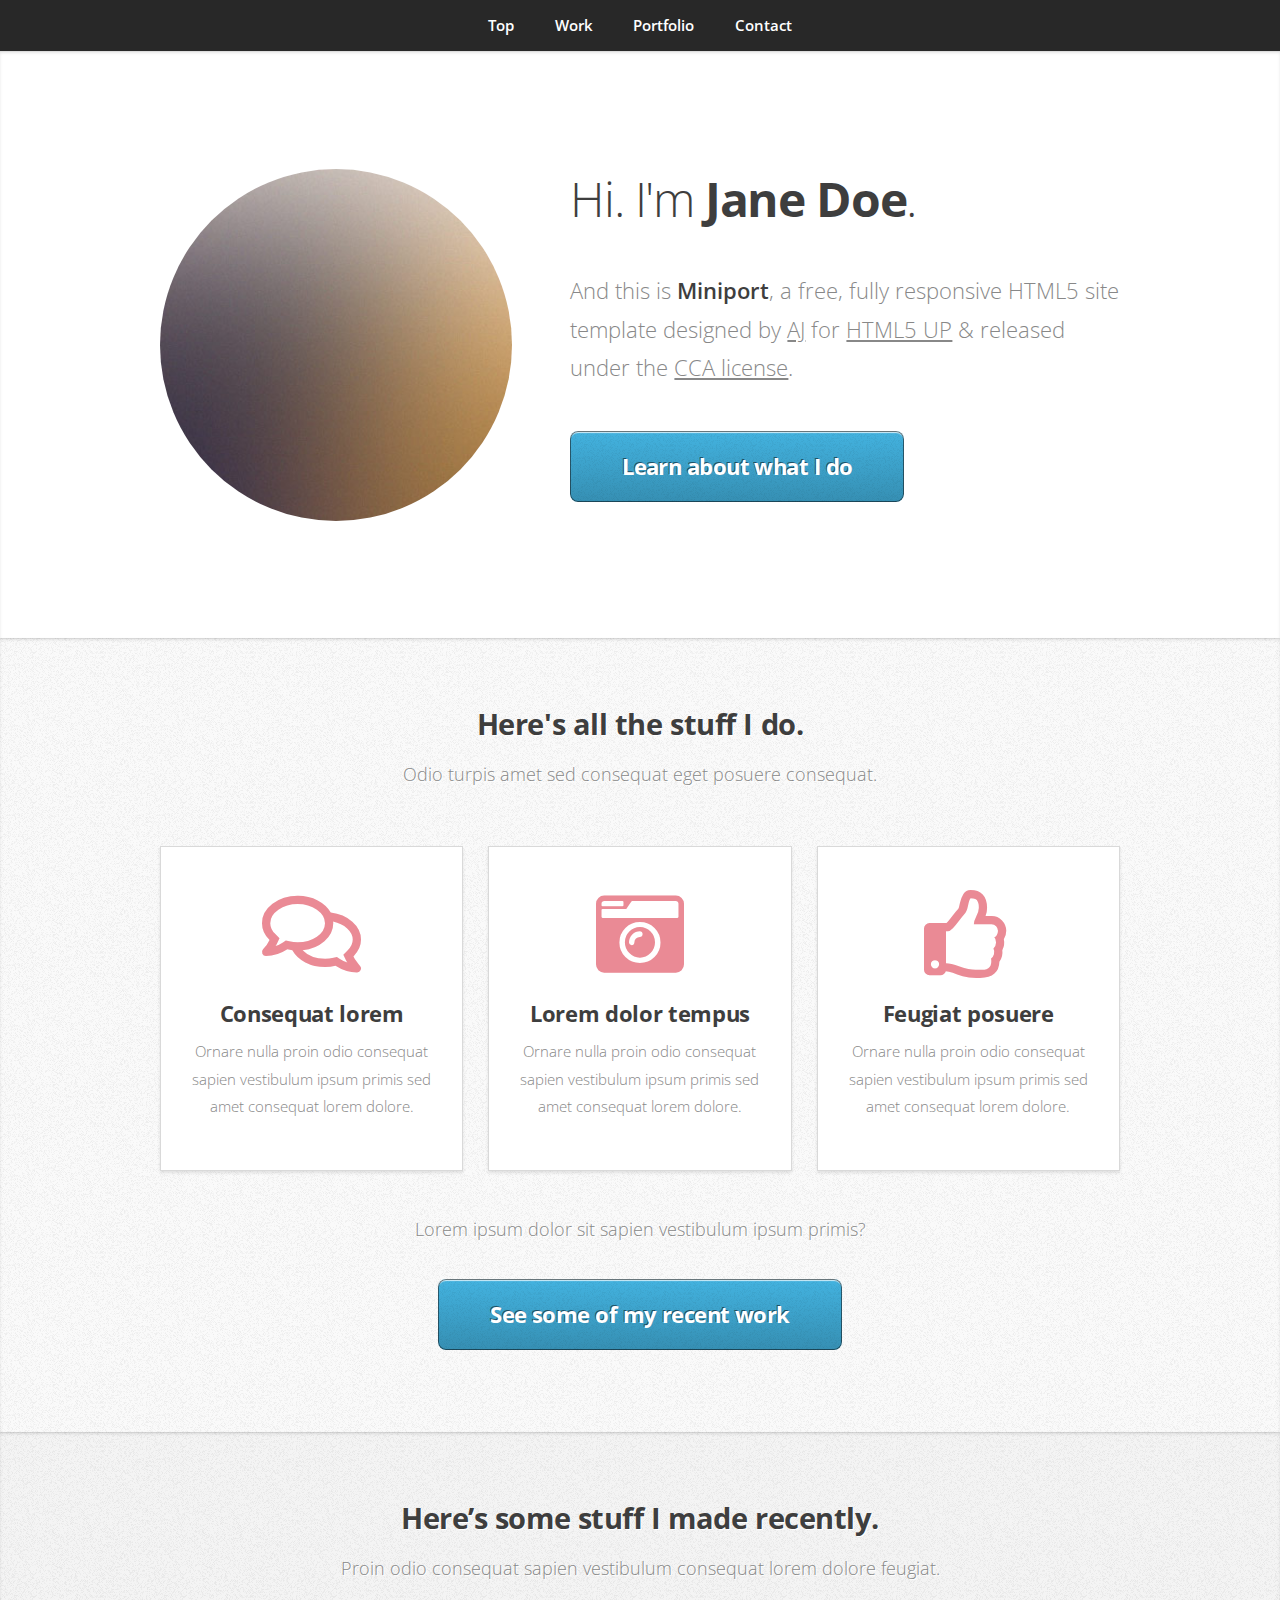
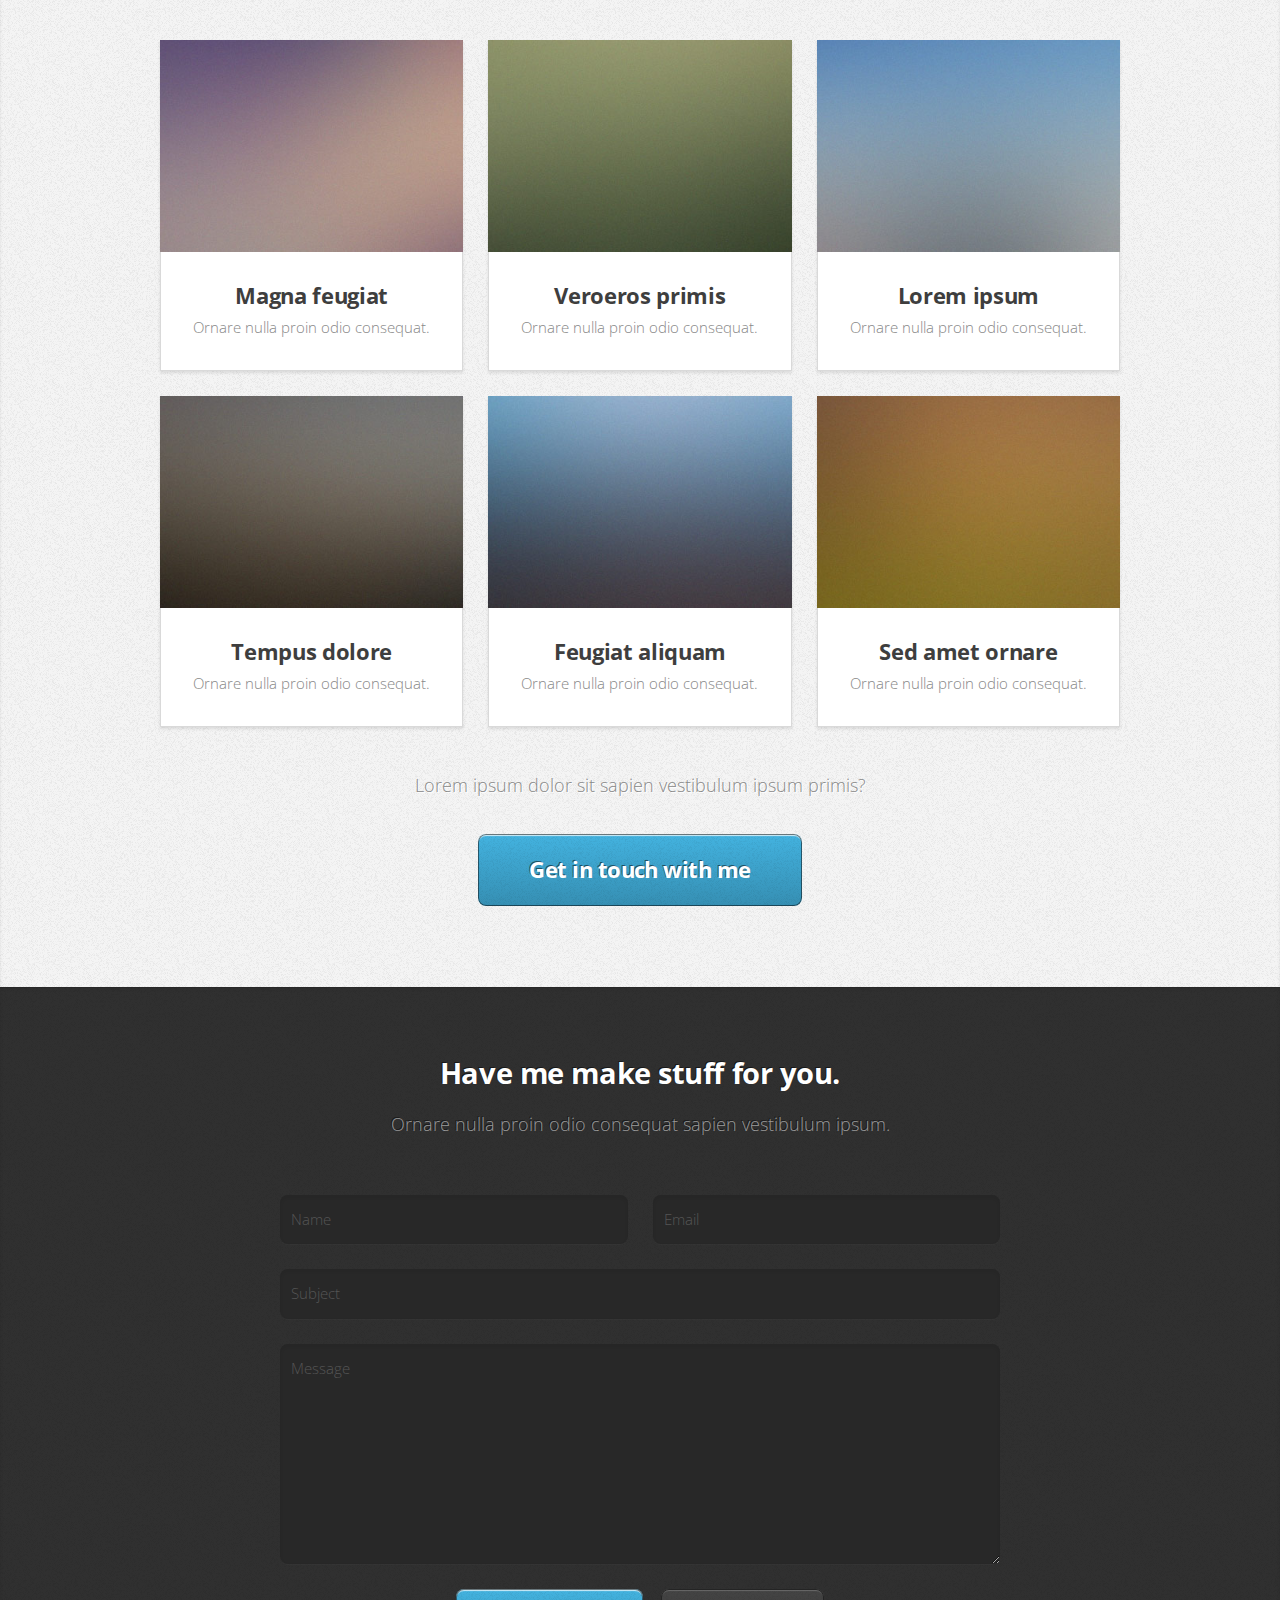
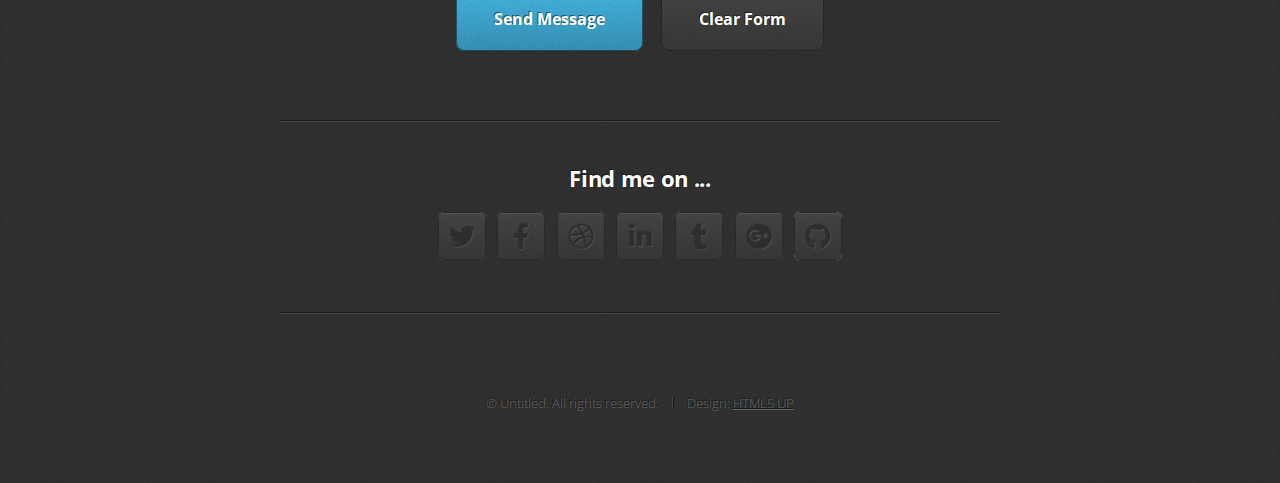
==== index.html @ 238ea759 "set up the new platform" ====
<!DOCTYPE HTML>
<!--
	Miniport by HTML5 UP
	html5up.net | @ajlkn
	Free for personal and commercial use under the CCA 3.0 license (html5up.net/license)
-->
<html>
	<head>
		<title>Miniport by HTML5 UP</title>
		<meta charset="utf-8" />
		<meta name="viewport" content="width=device-width, initial-scale=1, user-scalable=no" />
		<link rel="stylesheet" href="assets/css/main.css" />
	</head>
	<body class="is-preload">

		<!-- Nav -->
			<nav id="nav">
				<ul class="container">
					<li><a href="#top">Top</a></li>
					<li><a href="#work">Work</a></li>
					<li><a href="#portfolio">Portfolio</a></li>
					<li><a href="#contact">Contact</a></li>
				</ul>
			</nav>

		<!-- Home -->
			<article id="top" class="wrapper style1">
				<div class="container">
					<div class="row">
						<div class="col-4 col-5-large col-12-medium">
							<span class="image fit"><img src="images/pic00.jpg" alt="" /></span>
						</div>
						<div class="col-8 col-7-large col-12-medium">
							<header>
								<h1>Hi. I'm <strong>Jane Doe</strong>.</h1>
							</header>
							<p>And this is <strong>Miniport</strong>, a free, fully responsive HTML5 site template designed by <a href="http://twitter.com/ajlkn">AJ</a> for <a href="http://html5up.net">HTML5 UP</a> &amp; released under the <a href="http://html5up.net/license">CCA license</a>.</p>
							<a href="#work" class="button large scrolly">Learn about what I do</a>
						</div>
					</div>
				</div>
			</article>

		<!-- Work -->
			<article id="work" class="wrapper style2">
				<div class="container">
					<header>
						<h2>Here's all the stuff I do.</h2>
						<p>Odio turpis amet sed consequat eget posuere consequat.</p>
					</header>
					<div class="row aln-center">
						<div class="col-4 col-6-medium col-12-small">
							<section class="box style1">
								<span class="icon featured fa-comments"></span>
								<h3>Consequat lorem</h3>
								<p>Ornare nulla proin odio consequat sapien vestibulum ipsum primis sed amet consequat lorem dolore.</p>
							</section>
						</div>
						<div class="col-4 col-6-medium col-12-small">
							<section class="box style1">
								<span class="icon solid featured fa-camera-retro"></span>
								<h3>Lorem dolor tempus</h3>
								<p>Ornare nulla proin odio consequat sapien vestibulum ipsum primis sed amet consequat lorem dolore.</p>
							</section>
						</div>
						<div class="col-4 col-6-medium col-12-small">
							<section class="box style1">
								<span class="icon featured fa-thumbs-up"></span>
								<h3>Feugiat posuere</h3>
								<p>Ornare nulla proin odio consequat sapien vestibulum ipsum primis sed amet consequat lorem dolore.</p>
							</section>
						</div>
					</div>
					<footer>
						<p>Lorem ipsum dolor sit sapien vestibulum ipsum primis?</p>
						<a href="#portfolio" class="button large scrolly">See some of my recent work</a>
					</footer>
				</div>
			</article>

		<!-- Portfolio -->
			<article id="portfolio" class="wrapper style3">
				<div class="container">
					<header>
						<h2>Here’s some stuff I made recently.</h2>
						<p>Proin odio consequat  sapien vestibulum consequat lorem dolore feugiat.</p>
					</header>
					<div class="row">
						<div class="col-4 col-6-medium col-12-small">
							<article class="box style2">
								<a href="#" class="image featured"><img src="images/pic01.jpg" alt="" /></a>
								<h3><a href="#">Magna feugiat</a></h3>
								<p>Ornare nulla proin odio consequat.</p>
							</article>
						</div>
						<div class="col-4 col-6-medium col-12-small">
							<article class="box style2">
								<a href="#" class="image featured"><img src="images/pic02.jpg" alt="" /></a>
								<h3><a href="#">Veroeros primis</a></h3>
								<p>Ornare nulla proin odio consequat.</p>
							</article>
						</div>
						<div class="col-4 col-6-medium col-12-small">
							<article class="box style2">
								<a href="#" class="image featured"><img src="images/pic03.jpg" alt="" /></a>
								<h3><a href="#">Lorem ipsum</a></h3>
								<p>Ornare nulla proin odio consequat.</p>
							</article>
						</div>
						<div class="col-4 col-6-medium col-12-small">
							<article class="box style2">
								<a href="#" class="image featured"><img src="images/pic04.jpg" alt="" /></a>
								<h3><a href="#">Tempus dolore</a></h3>
								<p>Ornare nulla proin odio consequat.</p>
							</article>
						</div>
						<div class="col-4 col-6-medium col-12-small">
							<article class="box style2">
								<a href="#" class="image featured"><img src="images/pic05.jpg" alt="" /></a>
								<h3><a href="#">Feugiat aliquam</a></h3>
								<p>Ornare nulla proin odio consequat.</p>
							</article>
						</div>
						<div class="col-4 col-6-medium col-12-small">
							<article class="box style2">
								<a href="#" class="image featured"><img src="images/pic06.jpg" alt="" /></a>
								<h3><a href="#">Sed amet ornare</a></h3>
								<p>Ornare nulla proin odio consequat.</p>
							</article>
						</div>
					</div>
					<footer>
						<p>Lorem ipsum dolor sit sapien vestibulum ipsum primis?</p>
						<a href="#contact" class="button large scrolly">Get in touch with me</a>
					</footer>
				</div>
			</article>

		<!-- Contact -->
			<article id="contact" class="wrapper style4">
				<div class="container medium">
					<header>
						<h2>Have me make stuff for you.</h2>
						<p>Ornare nulla proin odio consequat sapien vestibulum ipsum.</p>
					</header>
					<div class="row">
						<div class="col-12">
							<form method="post" action="#">
								<div class="row">
									<div class="col-6 col-12-small">
										<input type="text" name="name" id="name" placeholder="Name" />
									</div>
									<div class="col-6 col-12-small">
										<input type="text" name="email" id="email" placeholder="Email" />
									</div>
									<div class="col-12">
										<input type="text" name="subject" id="subject" placeholder="Subject" />
									</div>
									<div class="col-12">
										<textarea name="message" id="message" placeholder="Message"></textarea>
									</div>
									<div class="col-12">
										<ul class="actions">
											<li><input type="submit" value="Send Message" /></li>
											<li><input type="reset" value="Clear Form" class="alt" /></li>
										</ul>
									</div>
								</div>
							</form>
						</div>
						<div class="col-12">
							<hr />
							<h3>Find me on ...</h3>
							<ul class="social">
								<li><a href="#" class="icon brands fa-twitter"><span class="label">Twitter</span></a></li>
								<li><a href="#" class="icon brands fa-facebook-f"><span class="label">Facebook</span></a></li>
								<li><a href="#" class="icon brands fa-dribbble"><span class="label">Dribbble</span></a></li>
								<li><a href="#" class="icon brands fa-linkedin-in"><span class="label">LinkedIn</span></a></li>
								<li><a href="#" class="icon brands fa-tumblr"><span class="label">Tumblr</span></a></li>
								<li><a href="#" class="icon brands fa-google-plus"><span class="label">Google+</span></a></li>
								<li><a href="#" class="icon brands fa-github"><span class="label">Github</span></a></li>
								<!--
								<li><a href="#" class="icon solid fa-rss"><span>RSS</span></a></li>
								<li><a href="#" class="icon brands fa-instagram"><span>Instagram</span></a></li>
								<li><a href="#" class="icon brands fa-foursquare"><span>Foursquare</span></a></li>
								<li><a href="#" class="icon brands fa-skype"><span>Skype</span></a></li>
								<li><a href="#" class="icon brands fa-soundcloud"><span>Soundcloud</span></a></li>
								<li><a href="#" class="icon brands fa-youtube"><span>YouTube</span></a></li>
								<li><a href="#" class="icon brands fa-blogger"><span>Blogger</span></a></li>
								<li><a href="#" class="icon brands fa-flickr"><span>Flickr</span></a></li>
								<li><a href="#" class="icon brands fa-vimeo"><span>Vimeo</span></a></li>
								-->
							</ul>
							<hr />
						</div>
					</div>
					<footer>
						<ul id="copyright">
							<li>&copy; Untitled. All rights reserved.</li><li>Design: <a href="http://html5up.net">HTML5 UP</a></li>
						</ul>
					</footer>
				</div>
			</article>

		<!-- Scripts -->
			<script src="assets/js/jquery.min.js"></script>
			<script src="assets/js/jquery.scrolly.min.js"></script>
			<script src="assets/js/browser.min.js"></script>
			<script src="assets/js/breakpoints.min.js"></script>
			<script src="assets/js/util.js"></script>
			<script src="assets/js/main.js"></script>

	</body>
</html>
---- assets/css/main.css ----
@import url("https://fonts.googleapis.com/css?family=Open+Sans:300,300italic,600,600italic,700");
@import url("fontawesome-all.min.css");

/*
	Miniport by HTML5 UP
	html5up.net | @ajlkn
	Free for personal and commercial use under the CCA 3.0 license (html5up.net/license)
*/

html, body, div, span, applet, object,
iframe, h1, h2, h3, h4, h5, h6, p, blockquote,
pre, a, abbr, acronym, address, big, cite,
code, del, dfn, em, img, ins, kbd, q, s, samp,
small, strike, strong, sub, sup, tt, var, b,
u, i, center, dl, dt, dd, ol, ul, li, fieldset,
form, label, legend, table, caption, tbody,
tfoot, thead, tr, th, td, article, aside,
canvas, details, embed, figure, figcaption,
footer, header, hgroup, menu, nav, output, ruby,
section, summary, time, mark, audio, video {
	margin: 0;
	padding: 0;
	border: 0;
	font-size: 100%;
	font: inherit;
	vertical-align: baseline;}

article, aside, details, figcaption, figure,
footer, header, hgroup, menu, nav, section {
	display: block;}

body {
	line-height: 1;
}

ol, ul {
	list-style: none;
}

blockquote, q {
	quotes: none;
}

	blockquote:before, blockquote:after, q:before, q:after {
		content: '';
		content: none;
	}

table {
	border-collapse: collapse;
	border-spacing: 0;
}

body {
	-webkit-text-size-adjust: none;
}

mark {
	background-color: transparent;
	color: inherit;
}

input::-moz-focus-inner {
	border: 0;
	padding: 0;
}

input, select, textarea {
	-moz-appearance: none;
	-webkit-appearance: none;
	-ms-appearance: none;
	appearance: none;
}

/* Basic */

	html {
		box-sizing: border-box;
	}

	*, *:before, *:after {
		box-sizing: inherit;
	}

	body {
		padding-top: 3.5em;
	}

		body.is-preload *, body.is-preload *:before, body.is-preload *:after {
			-moz-animation: none !important;
			-webkit-animation: none !important;
			-ms-animation: none !important;
			animation: none !important;
			-moz-transition: none !important;
			-webkit-transition: none !important;
			-ms-transition: none !important;
			transition: none !important;
		}

	body, input, textarea, select {
		font-family: 'Open Sans', sans-serif;
		line-height: 1.85em;
		color: #888;
		font-weight: 300;
		font-size: 13pt;
	}

	a {
		-moz-transition: color .2s ease-in-out;
		-webkit-transition: color .2s ease-in-out;
		-ms-transition: color .2s ease-in-out;
		transition: color .2s ease-in-out;
		color: #43B3E0;
		text-decoration: underline;
	}

		a:hover {
			color: #43bff0 !important;
		}

		a img {
			border: 0;
		}

	b, strong {
		font-weight: 600;
		color: #3e3e3e;
	}

	i, em {
		font-style: italic;
	}

	sub {
		position: relative;
		top: 0.5em;
		font-size: 0.8em;
	}

	sup {
		position: relative;
		top: -0.5em;
		font-size: 0.8em;
	}

	blockquote {
		border-left: solid 0.75em #eee;
		padding: 1em 0 1em 1.5em;
		font-style: italic;
	}

	h1, h2, h3, h4, h5, h6 {
		color: #3e3e3e;
		margin: 0 0 0.75em 0;
	}

	h1 a, h2 a, h3 a, h4 a, h5 a, h6 a {
		text-decoration: none;
		color: inherit;
	}

	h2, h3, h4, h5, h6 {
		font-weight: 700;
	}

	h1 {
		font-size: 3.25em;
		letter-spacing: -0.025em;
		font-weight: 300;
	}

		h1 strong {
			font-weight: 700;
		}

	h2 {
		font-size: 2em;
		letter-spacing: -0.015em;
	}

	h3 {
		font-size: 1.5em;
		letter-spacing: -0.015em;
	}

	em, i {
		font-style: italic;
	}

	br.clear {
		clear: both;
	}

	hr {
		border: 0;
		border-top: solid 1px #444;
		border-top-color: rgba(0, 0, 0, 0.35);
		box-shadow: 0px 1px 0px 0px rgba(255, 255, 255, 0.1);
		height: 1px;
		margin: 3em 0;
	}

	p, ul, ol, dl, table {
		margin-bottom: 2em;
	}

	header {
		margin: 0 0 3em 0;
	}

		header > p {
			font-size: 1.25em;
			margin: 0;
		}

	footer {
		margin: 3em 0 0 0;
	}

		footer > p {
			font-size: 1.25em;
		}

/* Container */

	.container {
		margin: 0 auto;
		max-width: calc(100% - 50px);
		width: 1200px;
	}

		.container.medium {
			width: 900px;
		}

		@media screen and (max-width: 1680px) {

			.container {
				width: 1200px;
			}

				.container.medium {
					width: 900px;
				}

		}

		@media screen and (max-width: 1280px) {

			.container {
				width: 960px;
			}

				.container.medium {
					width: 720px;
				}

		}

		@media screen and (max-width: 980px) {

			.container {
				width: 100%;
			}

				.container.medium {
					width: 75%;
				}

		}

		@media screen and (max-width: 736px) {

			.container {
				width: 100%;
				max-width: calc(100% - 30px);
			}

				.container.medium {
					width: 100%;
				}

		}

/* Row */

	.row {
		display: flex;
		flex-wrap: wrap;
		box-sizing: border-box;
		align-items: stretch;
	}

		.row > * {
			box-sizing: border-box;
		}

		.row.gtr-uniform > * > :last-child {
			margin-bottom: 0;
		}

		.row.aln-left {
			justify-content: flex-start;
		}

		.row.aln-center {
			justify-content: center;
		}

		.row.aln-right {
			justify-content: flex-end;
		}

		.row.aln-top {
			align-items: flex-start;
		}

		.row.aln-middle {
			align-items: center;
		}

		.row.aln-bottom {
			align-items: flex-end;
		}

		.row > .imp {
			order: -1;
		}

		.row > .col-1 {
			width: 8.33333%;
		}

		.row > .off-1 {
			margin-left: 8.33333%;
		}

		.row > .col-2 {
			width: 16.66667%;
		}

		.row > .off-2 {
			margin-left: 16.66667%;
		}

		.row > .col-3 {
			width: 25%;
		}

		.row > .off-3 {
			margin-left: 25%;
		}

		.row > .col-4 {
			width: 33.33333%;
		}

		.row > .off-4 {
			margin-left: 33.33333%;
		}

		.row > .col-5 {
			width: 41.66667%;
		}

		.row > .off-5 {
			margin-left: 41.66667%;
		}

		.row > .col-6 {
			width: 50%;
		}

		.row > .off-6 {
			margin-left: 50%;
		}

		.row > .col-7 {
			width: 58.33333%;
		}

		.row > .off-7 {
			margin-left: 58.33333%;
		}

		.row > .col-8 {
			width: 66.66667%;
		}

		.row > .off-8 {
			margin-left: 66.66667%;
		}

		.row > .col-9 {
			width: 75%;
		}

		.row > .off-9 {
			margin-left: 75%;
		}

		.row > .col-10 {
			width: 83.33333%;
		}

		.row > .off-10 {
			margin-left: 83.33333%;
		}

		.row > .col-11 {
			width: 91.66667%;
		}

		.row > .off-11 {
			margin-left: 91.66667%;
		}

		.row > .col-12 {
			width: 100%;
		}

		.row > .off-12 {
			margin-left: 100%;
		}

		.row.gtr-0 {
			margin-top: 0px;
			margin-left: 0px;
		}

			.row.gtr-0 > * {
				padding: 0px 0 0 0px;
			}

			.row.gtr-0.gtr-uniform {
				margin-top: 0px;
			}

				.row.gtr-0.gtr-uniform > * {
					padding-top: 0px;
				}

		.row.gtr-25 {
			margin-top: -6.25px;
			margin-left: -6.25px;
		}

			.row.gtr-25 > * {
				padding: 6.25px 0 0 6.25px;
			}

			.row.gtr-25.gtr-uniform {
				margin-top: -6.25px;
			}

				.row.gtr-25.gtr-uniform > * {
					padding-top: 6.25px;
				}

		.row.gtr-50 {
			margin-top: -12.5px;
			margin-left: -12.5px;
		}

			.row.gtr-50 > * {
				padding: 12.5px 0 0 12.5px;
			}

			.row.gtr-50.gtr-uniform {
				margin-top: -12.5px;
			}

				.row.gtr-50.gtr-uniform > * {
					padding-top: 12.5px;
				}

		.row {
			margin-top: -25px;
			margin-left: -25px;
		}

			.row > * {
				padding: 25px 0 0 25px;
			}

			.row.gtr-uniform {
				margin-top: -25px;
			}

				.row.gtr-uniform > * {
					padding-top: 25px;
				}

		.row.gtr-150 {
			margin-top: -37.5px;
			margin-left: -37.5px;
		}

			.row.gtr-150 > * {
				padding: 37.5px 0 0 37.5px;
			}

			.row.gtr-150.gtr-uniform {
				margin-top: -37.5px;
			}

				.row.gtr-150.gtr-uniform > * {
					padding-top: 37.5px;
				}

		.row.gtr-200 {
			margin-top: -50px;
			margin-left: -50px;
		}

			.row.gtr-200 > * {
				padding: 50px 0 0 50px;
			}

			.row.gtr-200.gtr-uniform {
				margin-top: -50px;
			}

				.row.gtr-200.gtr-uniform > * {
					padding-top: 50px;
				}

		@media screen and (max-width: 1680px) {

			.row {
				display: flex;
				flex-wrap: wrap;
				box-sizing: border-box;
				align-items: stretch;
			}

				.row > * {
					box-sizing: border-box;
				}

				.row.gtr-uniform > * > :last-child {
					margin-bottom: 0;
				}

				.row.aln-left {
					justify-content: flex-start;
				}

				.row.aln-center {
					justify-content: center;
				}

				.row.aln-right {
					justify-content: flex-end;
				}

				.row.aln-top {
					align-items: flex-start;
				}

				.row.aln-middle {
					align-items: center;
				}

				.row.aln-bottom {
					align-items: flex-end;
				}

				.row > .imp-xlarge {
					order: -1;
				}

				.row > .col-1-xlarge {
					width: 8.33333%;
				}

				.row > .off-1-xlarge {
					margin-left: 8.33333%;
				}

				.row > .col-2-xlarge {
					width: 16.66667%;
				}

				.row > .off-2-xlarge {
					margin-left: 16.66667%;
				}

				.row > .col-3-xlarge {
					width: 25%;
				}

				.row > .off-3-xlarge {
					margin-left: 25%;
				}

				.row > .col-4-xlarge {
					width: 33.33333%;
				}

				.row > .off-4-xlarge {
					margin-left: 33.33333%;
				}

				.row > .col-5-xlarge {
					width: 41.66667%;
				}

				.row > .off-5-xlarge {
					margin-left: 41.66667%;
				}

				.row > .col-6-xlarge {
					width: 50%;
				}

				.row > .off-6-xlarge {
					margin-left: 50%;
				}

				.row > .col-7-xlarge {
					width: 58.33333%;
				}

				.row > .off-7-xlarge {
					margin-left: 58.33333%;
				}

				.row > .col-8-xlarge {
					width: 66.66667%;
				}

				.row > .off-8-xlarge {
					margin-left: 66.66667%;
				}

				.row > .col-9-xlarge {
					width: 75%;
				}

				.row > .off-9-xlarge {
					margin-left: 75%;
				}

				.row > .col-10-xlarge {
					width: 83.33333%;
				}

				.row > .off-10-xlarge {
					margin-left: 83.33333%;
				}

				.row > .col-11-xlarge {
					width: 91.66667%;
				}

				.row > .off-11-xlarge {
					margin-left: 91.66667%;
				}

				.row > .col-12-xlarge {
					width: 100%;
				}

				.row > .off-12-xlarge {
					margin-left: 100%;
				}

				.row.gtr-0 {
					margin-top: 0px;
					margin-left: 0px;
				}

					.row.gtr-0 > * {
						padding: 0px 0 0 0px;
					}

					.row.gtr-0.gtr-uniform {
						margin-top: 0px;
					}

						.row.gtr-0.gtr-uniform > * {
							padding-top: 0px;
						}

				.row.gtr-25 {
					margin-top: -6.25px;
					margin-left: -6.25px;
				}

					.row.gtr-25 > * {
						padding: 6.25px 0 0 6.25px;
					}

					.row.gtr-25.gtr-uniform {
						margin-top: -6.25px;
					}

						.row.gtr-25.gtr-uniform > * {
							padding-top: 6.25px;
						}

				.row.gtr-50 {
					margin-top: -12.5px;
					margin-left: -12.5px;
				}

					.row.gtr-50 > * {
						padding: 12.5px 0 0 12.5px;
					}

					.row.gtr-50.gtr-uniform {
						margin-top: -12.5px;
					}

						.row.gtr-50.gtr-uniform > * {
							padding-top: 12.5px;
						}

				.row {
					margin-top: -25px;
					margin-left: -25px;
				}

					.row > * {
						padding: 25px 0 0 25px;
					}

					.row.gtr-uniform {
						margin-top: -25px;
					}

						.row.gtr-uniform > * {
							padding-top: 25px;
						}

				.row.gtr-150 {
					margin-top: -37.5px;
					margin-left: -37.5px;
				}

					.row.gtr-150 > * {
						padding: 37.5px 0 0 37.5px;
					}

					.row.gtr-150.gtr-uniform {
						margin-top: -37.5px;
					}

						.row.gtr-150.gtr-uniform > * {
							padding-top: 37.5px;
						}

				.row.gtr-200 {
					margin-top: -50px;
					margin-left: -50px;
				}

					.row.gtr-200 > * {
						padding: 50px 0 0 50px;
					}

					.row.gtr-200.gtr-uniform {
						margin-top: -50px;
					}

						.row.gtr-200.gtr-uniform > * {
							padding-top: 50px;
						}

		}

		@media screen and (max-width: 1280px) {

			.row {
				display: flex;
				flex-wrap: wrap;
				box-sizing: border-box;
				align-items: stretch;
			}

				.row > * {
					box-sizing: border-box;
				}

				.row.gtr-uniform > * > :last-child {
					margin-bottom: 0;
				}

				.row.aln-left {
					justify-content: flex-start;
				}

				.row.aln-center {
					justify-content: center;
				}

				.row.aln-right {
					justify-content: flex-end;
				}

				.row.aln-top {
					align-items: flex-start;
				}

				.row.aln-middle {
					align-items: center;
				}

				.row.aln-bottom {
					align-items: flex-end;
				}

				.row > .imp-large {
					order: -1;
				}

				.row > .col-1-large {
					width: 8.33333%;
				}

				.row > .off-1-large {
					margin-left: 8.33333%;
				}

				.row > .col-2-large {
					width: 16.66667%;
				}

				.row > .off-2-large {
					margin-left: 16.66667%;
				}

				.row > .col-3-large {
					width: 25%;
				}

				.row > .off-3-large {
					margin-left: 25%;
				}

				.row > .col-4-large {
					width: 33.33333%;
				}

				.row > .off-4-large {
					margin-left: 33.33333%;
				}

				.row > .col-5-large {
					width: 41.66667%;
				}

				.row > .off-5-large {
					margin-left: 41.66667%;
				}

				.row > .col-6-large {
					width: 50%;
				}

				.row > .off-6-large {
					margin-left: 50%;
				}

				.row > .col-7-large {
					width: 58.33333%;
				}

				.row > .off-7-large {
					margin-left: 58.33333%;
				}

				.row > .col-8-large {
					width: 66.66667%;
				}

				.row > .off-8-large {
					margin-left: 66.66667%;
				}

				.row > .col-9-large {
					width: 75%;
				}

				.row > .off-9-large {
					margin-left: 75%;
				}

				.row > .col-10-large {
					width: 83.33333%;
				}

				.row > .off-10-large {
					margin-left: 83.33333%;
				}

				.row > .col-11-large {
					width: 91.66667%;
				}

				.row > .off-11-large {
					margin-left: 91.66667%;
				}

				.row > .col-12-large {
					width: 100%;
				}

				.row > .off-12-large {
					margin-left: 100%;
				}

				.row.gtr-0 {
					margin-top: 0px;
					margin-left: 0px;
				}

					.row.gtr-0 > * {
						padding: 0px 0 0 0px;
					}

					.row.gtr-0.gtr-uniform {
						margin-top: 0px;
					}

						.row.gtr-0.gtr-uniform > * {
							padding-top: 0px;
						}

				.row.gtr-25 {
					margin-top: -6.25px;
					margin-left: -6.25px;
				}

					.row.gtr-25 > * {
						padding: 6.25px 0 0 6.25px;
					}

					.row.gtr-25.gtr-uniform {
						margin-top: -6.25px;
					}

						.row.gtr-25.gtr-uniform > * {
							padding-top: 6.25px;
						}

				.row.gtr-50 {
					margin-top: -12.5px;
					margin-left: -12.5px;
				}

					.row.gtr-50 > * {
						padding: 12.5px 0 0 12.5px;
					}

					.row.gtr-50.gtr-uniform {
						margin-top: -12.5px;
					}

						.row.gtr-50.gtr-uniform > * {
							padding-top: 12.5px;
						}

				.row {
					margin-top: -25px;
					margin-left: -25px;
				}

					.row > * {
						padding: 25px 0 0 25px;
					}

					.row.gtr-uniform {
						margin-top: -25px;
					}

						.row.gtr-uniform > * {
							padding-top: 25px;
						}

				.row.gtr-150 {
					margin-top: -37.5px;
					margin-left: -37.5px;
				}

					.row.gtr-150 > * {
						padding: 37.5px 0 0 37.5px;
					}

					.row.gtr-150.gtr-uniform {
						margin-top: -37.5px;
					}

						.row.gtr-150.gtr-uniform > * {
							padding-top: 37.5px;
						}

				.row.gtr-200 {
					margin-top: -50px;
					margin-left: -50px;
				}

					.row.gtr-200 > * {
						padding: 50px 0 0 50px;
					}

					.row.gtr-200.gtr-uniform {
						margin-top: -50px;
					}

						.row.gtr-200.gtr-uniform > * {
							padding-top: 50px;
						}

		}

		@media screen and (max-width: 980px) {

			.row {
				display: flex;
				flex-wrap: wrap;
				box-sizing: border-box;
				align-items: stretch;
			}

				.row > * {
					box-sizing: border-box;
				}

				.row.gtr-uniform > * > :last-child {
					margin-bottom: 0;
				}

				.row.aln-left {
					justify-content: flex-start;
				}

				.row.aln-center {
					justify-content: center;
				}

				.row.aln-right {
					justify-content: flex-end;
				}

				.row.aln-top {
					align-items: flex-start;
				}

				.row.aln-middle {
					align-items: center;
				}

				.row.aln-bottom {
					align-items: flex-end;
				}

				.row > .imp-medium {
					order: -1;
				}

				.row > .col-1-medium {
					width: 8.33333%;
				}

				.row > .off-1-medium {
					margin-left: 8.33333%;
				}

				.row > .col-2-medium {
					width: 16.66667%;
				}

				.row > .off-2-medium {
					margin-left: 16.66667%;
				}

				.row > .col-3-medium {
					width: 25%;
				}

				.row > .off-3-medium {
					margin-left: 25%;
				}

				.row > .col-4-medium {
					width: 33.33333%;
				}

				.row > .off-4-medium {
					margin-left: 33.33333%;
				}

				.row > .col-5-medium {
					width: 41.66667%;
				}

				.row > .off-5-medium {
					margin-left: 41.66667%;
				}

				.row > .col-6-medium {
					width: 50%;
				}

				.row > .off-6-medium {
					margin-left: 50%;
				}

				.row > .col-7-medium {
					width: 58.33333%;
				}

				.row > .off-7-medium {
					margin-left: 58.33333%;
				}

				.row > .col-8-medium {
					width: 66.66667%;
				}

				.row > .off-8-medium {
					margin-left: 66.66667%;
				}

				.row > .col-9-medium {
					width: 75%;
				}

				.row > .off-9-medium {
					margin-left: 75%;
				}

				.row > .col-10-medium {
					width: 83.33333%;
				}

				.row > .off-10-medium {
					margin-left: 83.33333%;
				}

				.row > .col-11-medium {
					width: 91.66667%;
				}

				.row > .off-11-medium {
					margin-left: 91.66667%;
				}

				.row > .col-12-medium {
					width: 100%;
				}

				.row > .off-12-medium {
					margin-left: 100%;
				}

				.row.gtr-0 {
					margin-top: 0px;
					margin-left: 0px;
				}

					.row.gtr-0 > * {
						padding: 0px 0 0 0px;
					}

					.row.gtr-0.gtr-uniform {
						margin-top: 0px;
					}

						.row.gtr-0.gtr-uniform > * {
							padding-top: 0px;
						}

				.row.gtr-25 {
					margin-top: -6.25px;
					margin-left: -6.25px;
				}

					.row.gtr-25 > * {
						padding: 6.25px 0 0 6.25px;
					}

					.row.gtr-25.gtr-uniform {
						margin-top: -6.25px;
					}

						.row.gtr-25.gtr-uniform > * {
							padding-top: 6.25px;
						}

				.row.gtr-50 {
					margin-top: -12.5px;
					margin-left: -12.5px;
				}

					.row.gtr-50 > * {
						padding: 12.5px 0 0 12.5px;
					}

					.row.gtr-50.gtr-uniform {
						margin-top: -12.5px;
					}

						.row.gtr-50.gtr-uniform > * {
							padding-top: 12.5px;
						}

				.row {
					margin-top: -25px;
					margin-left: -25px;
				}

					.row > * {
						padding: 25px 0 0 25px;
					}

					.row.gtr-uniform {
						margin-top: -25px;
					}

						.row.gtr-uniform > * {
							padding-top: 25px;
						}

				.row.gtr-150 {
					margin-top: -37.5px;
					margin-left: -37.5px;
				}

					.row.gtr-150 > * {
						padding: 37.5px 0 0 37.5px;
					}

					.row.gtr-150.gtr-uniform {
						margin-top: -37.5px;
					}

						.row.gtr-150.gtr-uniform > * {
							padding-top: 37.5px;
						}

				.row.gtr-200 {
					margin-top: -50px;
					margin-left: -50px;
				}

					.row.gtr-200 > * {
						padding: 50px 0 0 50px;
					}

					.row.gtr-200.gtr-uniform {
						margin-top: -50px;
					}

						.row.gtr-200.gtr-uniform > * {
							padding-top: 50px;
						}

		}

		@media screen and (max-width: 736px) {

			.row {
				display: flex;
				flex-wrap: wrap;
				box-sizing: border-box;
				align-items: stretch;
			}

				.row > * {
					box-sizing: border-box;
				}

				.row.gtr-uniform > * > :last-child {
					margin-bottom: 0;
				}

				.row.aln-left {
					justify-content: flex-start;
				}

				.row.aln-center {
					justify-content: center;
				}

				.row.aln-right {
					justify-content: flex-end;
				}

				.row.aln-top {
					align-items: flex-start;
				}

				.row.aln-middle {
					align-items: center;
				}

				.row.aln-bottom {
					align-items: flex-end;
				}

				.row > .imp-small {
					order: -1;
				}

				.row > .col-1-small {
					width: 8.33333%;
				}

				.row > .off-1-small {
					margin-left: 8.33333%;
				}

				.row > .col-2-small {
					width: 16.66667%;
				}

				.row > .off-2-small {
					margin-left: 16.66667%;
				}

				.row > .col-3-small {
					width: 25%;
				}

				.row > .off-3-small {
					margin-left: 25%;
				}

				.row > .col-4-small {
					width: 33.33333%;
				}

				.row > .off-4-small {
					margin-left: 33.33333%;
				}

				.row > .col-5-small {
					width: 41.66667%;
				}

				.row > .off-5-small {
					margin-left: 41.66667%;
				}

				.row > .col-6-small {
					width: 50%;
				}

				.row > .off-6-small {
					margin-left: 50%;
				}

				.row > .col-7-small {
					width: 58.33333%;
				}

				.row > .off-7-small {
					margin-left: 58.33333%;
				}

				.row > .col-8-small {
					width: 66.66667%;
				}

				.row > .off-8-small {
					margin-left: 66.66667%;
				}

				.row > .col-9-small {
					width: 75%;
				}

				.row > .off-9-small {
					margin-left: 75%;
				}

				.row > .col-10-small {
					width: 83.33333%;
				}

				.row > .off-10-small {
					margin-left: 83.33333%;
				}

				.row > .col-11-small {
					width: 91.66667%;
				}

				.row > .off-11-small {
					margin-left: 91.66667%;
				}

				.row > .col-12-small {
					width: 100%;
				}

				.row > .off-12-small {
					margin-left: 100%;
				}

				.row.gtr-0 {
					margin-top: 0px;
					margin-left: 0px;
				}

					.row.gtr-0 > * {
						padding: 0px 0 0 0px;
					}

					.row.gtr-0.gtr-uniform {
						margin-top: 0px;
					}

						.row.gtr-0.gtr-uniform > * {
							padding-top: 0px;
						}

				.row.gtr-25 {
					margin-top: -3.75px;
					margin-left: -3.75px;
				}

					.row.gtr-25 > * {
						padding: 3.75px 0 0 3.75px;
					}

					.row.gtr-25.gtr-uniform {
						margin-top: -3.75px;
					}

						.row.gtr-25.gtr-uniform > * {
							padding-top: 3.75px;
						}

				.row.gtr-50 {
					margin-top: -7.5px;
					margin-left: -7.5px;
				}

					.row.gtr-50 > * {
						padding: 7.5px 0 0 7.5px;
					}

					.row.gtr-50.gtr-uniform {
						margin-top: -7.5px;
					}

						.row.gtr-50.gtr-uniform > * {
							padding-top: 7.5px;
						}

				.row {
					margin-top: -15px;
					margin-left: -15px;
				}

					.row > * {
						padding: 15px 0 0 15px;
					}

					.row.gtr-uniform {
						margin-top: -15px;
					}

						.row.gtr-uniform > * {
							padding-top: 15px;
						}

				.row.gtr-150 {
					margin-top: -22.5px;
					margin-left: -22.5px;
				}

					.row.gtr-150 > * {
						padding: 22.5px 0 0 22.5px;
					}

					.row.gtr-150.gtr-uniform {
						margin-top: -22.5px;
					}

						.row.gtr-150.gtr-uniform > * {
							padding-top: 22.5px;
						}

				.row.gtr-200 {
					margin-top: -30px;
					margin-left: -30px;
				}

					.row.gtr-200 > * {
						padding: 30px 0 0 30px;
					}

					.row.gtr-200.gtr-uniform {
						margin-top: -30px;
					}

						.row.gtr-200.gtr-uniform > * {
							padding-top: 30px;
						}

		}

/* Form */

	form label {
		color: #3e3e3e;
		font-weight: 700;
		display: block;
		margin: 0 0 0.5em 0;
	}

	form input[type=text],
	form input[type=email],
	form input[type=password],
	form select,
	form textarea {
		-moz-transition: background .2s ease-in-out, box-shadow .2s ease-in-out;
		-webkit-transition: background .2s ease-in-out, box-shadow .2s ease-in-out;
		-ms-transition: background .2s ease-in-out, box-shadow .2s ease-in-out;
		transition: background .2s ease-in-out, box-shadow .2s ease-in-out;
		-webkit-appearance: none;
		display: block;
		border: 0;
		padding: 0.75em;
		font-size: 1em;
		border-radius: 8px;
		border: solid 1px #ddd;
		background: #fff;
		color: #bbb;
		box-shadow: inset 0px 2px 3px 1px rgba(0, 0, 0, 0.05), 0px 1px 0px 0px rgba(255, 255, 255, 0.025);
		width: 100%;
	}

		form input[type=text]:focus,
		form input[type=email]:focus,
		form input[type=password]:focus,
		form select:focus,
		form textarea:focus {
			background: #fafafa;
			box-shadow: inset 0px 2px 5px 0px rgba(0, 0, 0, 0.05), 0px 1px 0px 0px rgba(255, 255, 255, 0.025), inset 0px 0px 2px 1px #43bff0;
		}

	form textarea {
		height: 15em;
	}

	form .actions:last-child {
		margin-bottom: 0;
	}

	form ::-webkit-input-placeholder {
		color: #555 !important;
	}

	form :-moz-placeholder {
		color: #555 !important;
	}

	form ::-moz-placeholder {
		color: #555 !important;
	}

	form :-ms-input-placeholder {
		color: #555 !important;
	}

	form ::-moz-focus-inner {
		border: 0;
	}

/* Tables */

	table {
		width: 100%;
	}

		table.default {
			width: 100%;
		}

			table.default tr {
				border-top: solid 1px #eee;
			}

				table.default tr:first-child {
					border-top: 0;
				}

			table.default td {
				padding: 0.5em 1em 0.5em 1em;
			}

			table.default th {
				text-align: left;
				padding: 0.5em 1em 0.5em 1em;
				font-weight: 600;
				margin: 0 0 1em 0;
			}

			table.default thead {
				background: #4f4f4f;
				color: #fff;
			}

/* Section/Article */

	section, article {
		margin-bottom: 3em;
	}

	section > :last-child,
	article > :last-child,
	section:last-child,
	article:last-child {
		margin-bottom: 0;
	}

/* Image */

	.image {
		display: inline-block;
		position: relative;
	}

		.image img {
			display: block;
			width: 100%;
		}

		.image.fit {
			display: block;
			width: 100%;
		}

		.image.featured {
			display: block;
			width: 100%;
			margin: 0 0 2em 0;
		}

		.image.left {
			float: left;
			margin: 0 2em 2em 0;
		}

		.image.centered {
			display: block;
			margin: 0 0 2em 0;
		}

			.image.centered img {
				margin: 0 auto;
				width: auto;
			}

/* Button */

	input[type="button"],
	input[type="submit"],
	input[type="reset"],
	button,
	.button {
		background-image: url("images/bg.png"), -moz-linear-gradient(top, rgba(0, 0, 0, 0), rgba(0, 0, 0, 0.2));
		background-image: url("images/bg.png"), -webkit-linear-gradient(top, rgba(0, 0, 0, 0), rgba(0, 0, 0, 0.2));
		background-image: url("images/bg.png"), -ms-linear-gradient(top, rgba(0, 0, 0, 0), rgba(0, 0, 0, 0.2));
		background-image: url("images/bg.png"), linear-gradient(top, rgba(0, 0, 0, 0), rgba(0, 0, 0, 0.2));
		-moz-transition: background-color .2s ease-in-out;
		-webkit-transition: background-color .2s ease-in-out;
		-ms-transition: background-color .2s ease-in-out;
		transition: background-color .2s ease-in-out;
		-webkit-appearance: none;
		position: relative;
		display: inline-block;
		color: #fff !important;
		text-decoration: none;
		font-weight: 700;
		border: 0;
		outline: 0;
		cursor: pointer;
		border-radius: 8px;
		text-shadow: -1px -1px 0.5px rgba(0, 0, 0, 0.5);
		overflow: hidden;
		box-shadow: inset 0px 0px 0px 1px rgba(0, 0, 0, 0.5), inset 0px 2px 1px 0px rgba(255, 255, 255, 0.75);
		background-color: #43B3E0;
		padding: 1em 2.35em 1em 2.35em;
		font-size: 1.1em;
		max-width: 24em;
	}

		input[type="button"]:hover,
		input[type="submit"]:hover,
		input[type="reset"]:hover,
		button:hover,
		.button:hover {
			background-color: #43bff0;
			color: #fff !important;
		}

		input[type="button"]:active,
		input[type="submit"]:active,
		input[type="reset"]:active,
		button:active,
		.button:active {
			background-color: #3BA8D3;
			top: 1px;
		}

		input[type="button"].large,
		input[type="submit"].large,
		input[type="reset"].large,
		button.large,
		.button.large {
			font-size: 1.5em;
			letter-spacing: -0.025em;
		}

		input[type="button"].alt,
		input[type="submit"].alt,
		input[type="reset"].alt,
		button.alt,
		.button.alt {
			background-color: #444;
			box-shadow: inset 0px 0px 0px 1px #242424, inset 0px 2px 1px 0px rgba(255, 255, 255, 0.2);
		}

			input[type="button"].alt:hover,
			input[type="submit"].alt:hover,
			input[type="reset"].alt:hover,
			button.alt:hover,
			.button.alt:hover {
				background-color: #4f4f4f;
				color: #fff !important;
			}

			input[type="button"].alt:active,
			input[type="submit"].alt:active,
			input[type="reset"].alt:active,
			button.alt:active,
			.button.alt:active {
				background-color: #3f3f3f;
			}

/* List */

	ul {
		list-style: disc;
		padding-left: 1em;
	}

		ul li {
			padding-left: 0.5em;
		}

	ol {
		list-style: decimal;
		padding-left: 1.25em;
	}

		ol li {
			padding-left: 0.25em;
		}

/* Social */

	ul.social {
		cursor: default;
		margin: 0;
		list-style: none;
		padding-left: 0;
	}

		ul.social li {
			position: relative;
			display: inline-block;
			margin: 0.25em;
			top: 0;
			padding-left: 0;
		}

			ul.social li a {
				-moz-transition: top .2s ease-in-out;
				-webkit-transition: top .2s ease-in-out;
				-ms-transition: top .2s ease-in-out;
				transition: top .2s ease-in-out;
				display: block;
				width: 48px;
				height: 48px;
				border-radius: 6px;
				top: 0;
				position: relative;
			}

				ul.social li a:before {
					background-image: url("images/bg.png"), -moz-linear-gradient(top, rgba(0, 0, 0, 0), rgba(0, 0, 0, 0.2));
					background-image: url("images/bg.png"), -webkit-linear-gradient(top, rgba(0, 0, 0, 0), rgba(0, 0, 0, 0.2));
					background-image: url("images/bg.png"), -ms-linear-gradient(top, rgba(0, 0, 0, 0), rgba(0, 0, 0, 0.2));
					background-image: url("images/bg.png"), linear-gradient(top, rgba(0, 0, 0, 0), rgba(0, 0, 0, 0.2));
					-moz-transition: background-color .2s ease-in-out;
					-webkit-transition: background-color .2s ease-in-out;
					-ms-transition: background-color .2s ease-in-out;
					transition: background-color .2s ease-in-out;
					background-color: #444;
					border-radius: 6px;
					box-shadow: inset 0px 0px 0px 1px #282828, inset 0px 2px 1px 0px rgba(255, 255, 255, 0.1);
					color: #2E2E2E !important;
					display: block;
					font-size: 26px;
					height: 48px;
					line-height: 48px;
					text-align: center;
					outline: 0;
					overflow: hidden;
					text-shadow: 1px 1px 0px rgba(255, 255, 255, 0.1);
					width: 48px;
				}

				ul.social li a.fa-twitter {
					background-color: #2DAAE4;
				}

				ul.social li a.fa-facebook-f {
					background-color: #3C5A98;
				}

				ul.social li a.fa-dribbble {
					background-color: #C4376B;
				}

				ul.social li a.fa-linkedin-in {
					background-color: #006599;
				}

				ul.social li a.fa-tumblr {
					background-color: #51718A;
				}

				ul.social li a.fa-google-plus {
					background-color: #DA2713;
				}

				ul.social li a.fa-github {
					background-color: #FAFAFA;
				}

				ul.social li a.fa-rss {
					background-color: #F2600B;
				}

				ul.social li a.fa-instagram {
					background-color: #E0D7C8;
				}

				ul.social li a.fa-foursquare {
					background-color: #39A3D4;
				}

				ul.social li a.fa-skype {
					background-color: #10BEF1;
				}

				ul.social li a.fa-soundcloud {
					background-color: #FE5419;
				}

				ul.social li a.fa-youtube {
					background-color: #BF2E25;
				}

				ul.social li a.fa-blogger {
					background-color: #FF6501;
				}

				ul.social li a.fa-flickr {
					background-color: #0062DB;
				}

				ul.social li a.fa-vimeo {
					background-color: #4C8AB0;
				}

				ul.social li a:hover {
					top: -5px;
				}

					ul.social li a:hover:before {
						background-color: transparent;
					}

/* Actions */

	ul.actions {
		list-style: none;
		padding-left: 0;
	}

		ul.actions li {
			display: inline-block;
			margin: 0 0 0 1em;
			padding-left: 0;
		}

			ul.actions li:first-child {
				margin-left: 0;
			}

/* Box */

	.box {
		background: #fff;
		box-shadow: inset 0px 0px 0px 1px rgba(0, 0, 0, 0.15), 0px 2px 3px 0px rgba(0, 0, 0, 0.1);
		text-align: center;
		padding: 2em;
	}

		.box.style1 {
			padding: 3em 2em 3.5em 2em;
		}

			.box.style1 h3 {
				margin-bottom: 0.5em;
			}

		.box.style2 h3 {
			margin-bottom: 0.25em;
		}

		.box.style2 .image {
			position: relative;
			left: 2em;
			top: 2em;
			margin: -4em 0 4em -4em;
			width: auto;
		}

/* Icons */

	.icon {
		text-decoration: none;
		text-decoration: none;
	}

		.icon:before {
			-moz-osx-font-smoothing: grayscale;
			-webkit-font-smoothing: antialiased;
			display: inline-block;
			font-style: normal;
			font-variant: normal;
			text-rendering: auto;
			line-height: 1;
			text-transform: none !important;
			font-family: 'Font Awesome 5 Free';
			font-weight: 400;
		}

		.icon:before {
			font-size: 1.25em;
		}

		.icon > .label {
			display: none;
		}

		.icon.solid:before {
			font-weight: 900;
		}

		.icon.brands:before {
			font-family: 'Font Awesome 5 Brands';
		}

		.icon.featured {
			color: #EA8A95;
			display: block;
			margin: 0 0 1.5em 0;
			cursor: default;
		}

			.icon.featured:before {
				font-size: 6em;
			}

/* Wrappers */

	.wrapper {
		background-image: url("images/bg.png");
		box-shadow: inset 0px 1px 0px 0px rgba(0, 0, 0, 0.05), inset 0px 2px 3px 0px rgba(0, 0, 0, 0.1);
		padding: 8em 0 8em 0;
		text-align: center;
	}

		.wrapper.style1 {
			background-image: none;
			background-color: #fff;
		}

		.wrapper.style2 {
			background-color: #fafafa;
			text-shadow: 1px 1px 0px #fff;
		}

		.wrapper.style3 {
			background-color: #f4f4f4;
			text-shadow: 1px 1px 0px #fff;
		}

		.wrapper.style4 {
			background-color: #303030;
			color: #999;
			text-shadow: -1px -1px 0px #181818;
		}

			.wrapper.style4 h1, .wrapper.style4 h2, .wrapper.style4 h3, .wrapper.style4 h4, .wrapper.style4 h5, .wrapper.style4 h6 {
				color: #fff;
			}

			.wrapper.style4 form input[type=text],
			.wrapper.style4 form input[type=password],
			.wrapper.style4 form select,
			.wrapper.style4 form textarea {
				border: none;
				background: #282828;
			}

				.wrapper.style4 form input[type=text]:focus,
				.wrapper.style4 form input[type=password]:focus,
				.wrapper.style4 form select:focus,
				.wrapper.style4 form textarea:focus {
					background: #252525;
				}

/* Nav */

	#nav {
		background-color: #282828;
		text-align: center;
		position: fixed;
		left: 0;
		top: 0;
		width: 100%;
		z-index: 10000;
		cursor: default;
		height: 3.5em;
		line-height: 3.5em;
	}

		#nav ul {
			margin-bottom: 0;
			list-style: none;
			padding-left: 0;
		}

		#nav li {
			display: inline-block;
			padding-left: 0;
		}

		#nav a {
			-moz-transition: background-color .2s ease-in-out;
			-webkit-transition: background-color .2s ease-in-out;
			-ms-transition: background-color .2s ease-in-out;
			transition: background-color .2s ease-in-out;
			position: relative;
			display: block;
			color: #fff;
			text-decoration: none;
			outline: 0;
			font-weight: 600;
			border-radius: 8px;
			color: #fff;
			height: 2.5em;
			line-height: 2.5em;
			padding: 0 1.25em;
		}

			#nav a:hover {
				color: #fff !important;
				background: #383838;
			}

			#nav a.active {
				background: #484848;
			}

				#nav a.active:before {
					content: '';
					display: block;
					position: absolute;
					bottom: -0.6em;
					left: 50%;
					margin-left: -0.75em;
					border-left: solid 0.75em transparent;
					border-right: solid 0.75em transparent;
					border-top: solid 0.6em #282828;
				}

/* Articles */

	body > article {
		margin-bottom: 0;
	}

	#top {
		padding: 10em 0 10em 0;
		text-align: left;
	}

		#top .image {
			border-radius: 100%;
			width: 20em;
			height: 20em;
			margin: 0;
		}

			#top .image img {
				border-radius: 100%;
			}

		#top h1 {
			margin-top: 0.35em;
		}

		#top p {
			font-size: 1.5em;
			line-height: 1.75em;
		}

			#top p a {
				color: inherit;
			}

	#contact footer {
		font-size: 0.9em;
	}

/* Copyright */

	#copyright {
		color: #666;
		font-size: 1em;
		line-height: 1em;
		list-style: none;
		padding-left: 0;
		margin-bottom: 0;
	}

		#copyright li {
			display: inline-block;
			border-left: solid 1px rgba(0, 0, 0, 0.5);
			box-shadow: -1px 0px 0px 0px rgba(255, 255, 255, 0.1);
			padding: 0 0 0 1em;
			margin: 0 0 0 1em;
		}

			#copyright li:first-child {
				border: 0;
				box-shadow: none;
				padding-left: 0;
				margin-left: 0;
			}

		#copyright a {
			-moz-transition: color .2s ease-in-out;
			-webkit-transition: color .2s ease-in-out;
			-ms-transition: color .2s ease-in-out;
			transition: color .2s ease-in-out;
			color: inherit;
		}

			#copyright a:hover {
				color: #777;
			}

/* Large */

	@media screen and (max-width: 1280px) {

		/* Basic */

			body {
				font-size: 11pt;
			}

			input, textarea, select {
				font-size: 11pt;
			}

			header {
				margin: 0 0 4em 0;
			}

		/* Wrappers */

			.wrapper {
				padding: 5em 0 5em 0;
				text-align: center;
			}

				.wrapper.style4 .row-special {
					margin: 2em 0 0 0;
					padding: 2em 0 2em 0;
				}

		/* Articles */

			#top {
				padding: 8em 0;
			}

				#top .image {
					width: 24em;
					height: 24em;
					margin: 0;
				}

	}

/* Medium */

	@media screen and (max-width: 980px) {

		/* Articles */

			#top {
				text-align: center;
				padding: 5em 0;
			}

				#top .image {
					margin: 0 auto 2em auto;
				}

	}

/* Small */

	@media screen and (max-width: 736px) {

		/* Basic */

			body {
				padding-top: 44px;
			}

			body, input, textarea, select {
				line-height: 1.75em;
				font-size: 10pt;
				letter-spacing: 0;
			}

			h1, h2, h3, h4, h5, h6 {
				font-size: 1.25em;
				margin: 0 0 0.4em 0;
			}

			h1 {
				font-size: 2.25em;
				line-height: 1.25em;
			}

			header {
				margin: 0 0 2em 0;
			}

				header > p {
					font-size: 1.25em;
				}

			footer {
				margin: 2.5em 0 0 0;
			}

				footer > p {
					font-size: 1.25em;
				}

			hr {
				margin: 1.5em 0 2em 0;
			}

		/* Section/Article */

			section, article {
				clear: both;
			}

		/* Button */

			input[type="button"],
			input[type="submit"],
			input[type="reset"],
			button,
			.button {
				text-align: center;
				font-size: 1.2em;
				width: 100%;
				padding: 1em 0 1em 0;
			}

				input[type="button"].large,
				input[type="submit"].large,
				input[type="reset"].large,
				button.large,
				.button.large {
					font-size: 1.2em;
					letter-spacing: 0;
				}

		/* Social */

			ul.social {
				padding: 1em 0.5em 0 0.5em;
			}

				ul.social li {
					margin: 0.5em 0.5em 0.5em 0.5em;
				}

					ul.social li a {
						top: 0 !important;
					}

						ul.social li a:before {
							background-color: transparent !important;
						}

		/* Actions */

			ul.actions {
				margin: 0;
			}

				ul.actions li {
					display: block;
					margin: 15px 0 0 0;
				}

					ul.actions li:first-child {
						margin-top: 0;
					}

		/* Box */

			.box {
				padding: 30px 20px 30px 20px;
				margin: 0 0 20px 0 !important;
			}

				.box h3 {
					margin-bottom: 0.25em;
				}

				.box .image.centered {
					margin-bottom: 1em;
				}

				.box .image.featured {
					position: relative;
					left: 20px;
					top: 20px;
					margin: -50px 0 50px -40px;
					width: auto;
				}

				.box.style1 {
					max-width: 32em;
					margin-left: auto !important;
					margin-right: auto !important;
				}

				.box.style2 {
					max-width: 32em;
					margin-left: auto !important;
					margin-right: auto !important;
				}

		/* Wrappers */

			.wrapper {
				padding: 3em 0;
				text-align: center;
			}

		/* Nav */

			#nav {
				height: 44px;
				line-height: 44px;
			}

				#nav a {
					padding: 0 0.75em;
					height: inherit;
					line-height: inherit;
					border-radius: 0;
				}

					#nav a:hover {
						background-color: transparent;
					}

		/* Articles */

			#top {
				padding: 3em 0;
			}

				#top .image {
					width: 15em;
					height: 15em;
					margin-bottom: 0;
				}

				#top p {
					font-size: 1em;
				}

			#contact footer {
				margin: 0;
			}

		/* Copyright */

			#copyright {
				font-size: 1em;
				margin: 0;
			}

				#copyright li {
					display: block;
					margin: 1em 0 0 0;
					padding: 0;
					box-shadow: none;
					border-left: 0;
				}

					#copyright li:first-child {
						margin-top: 0;
					}

	}
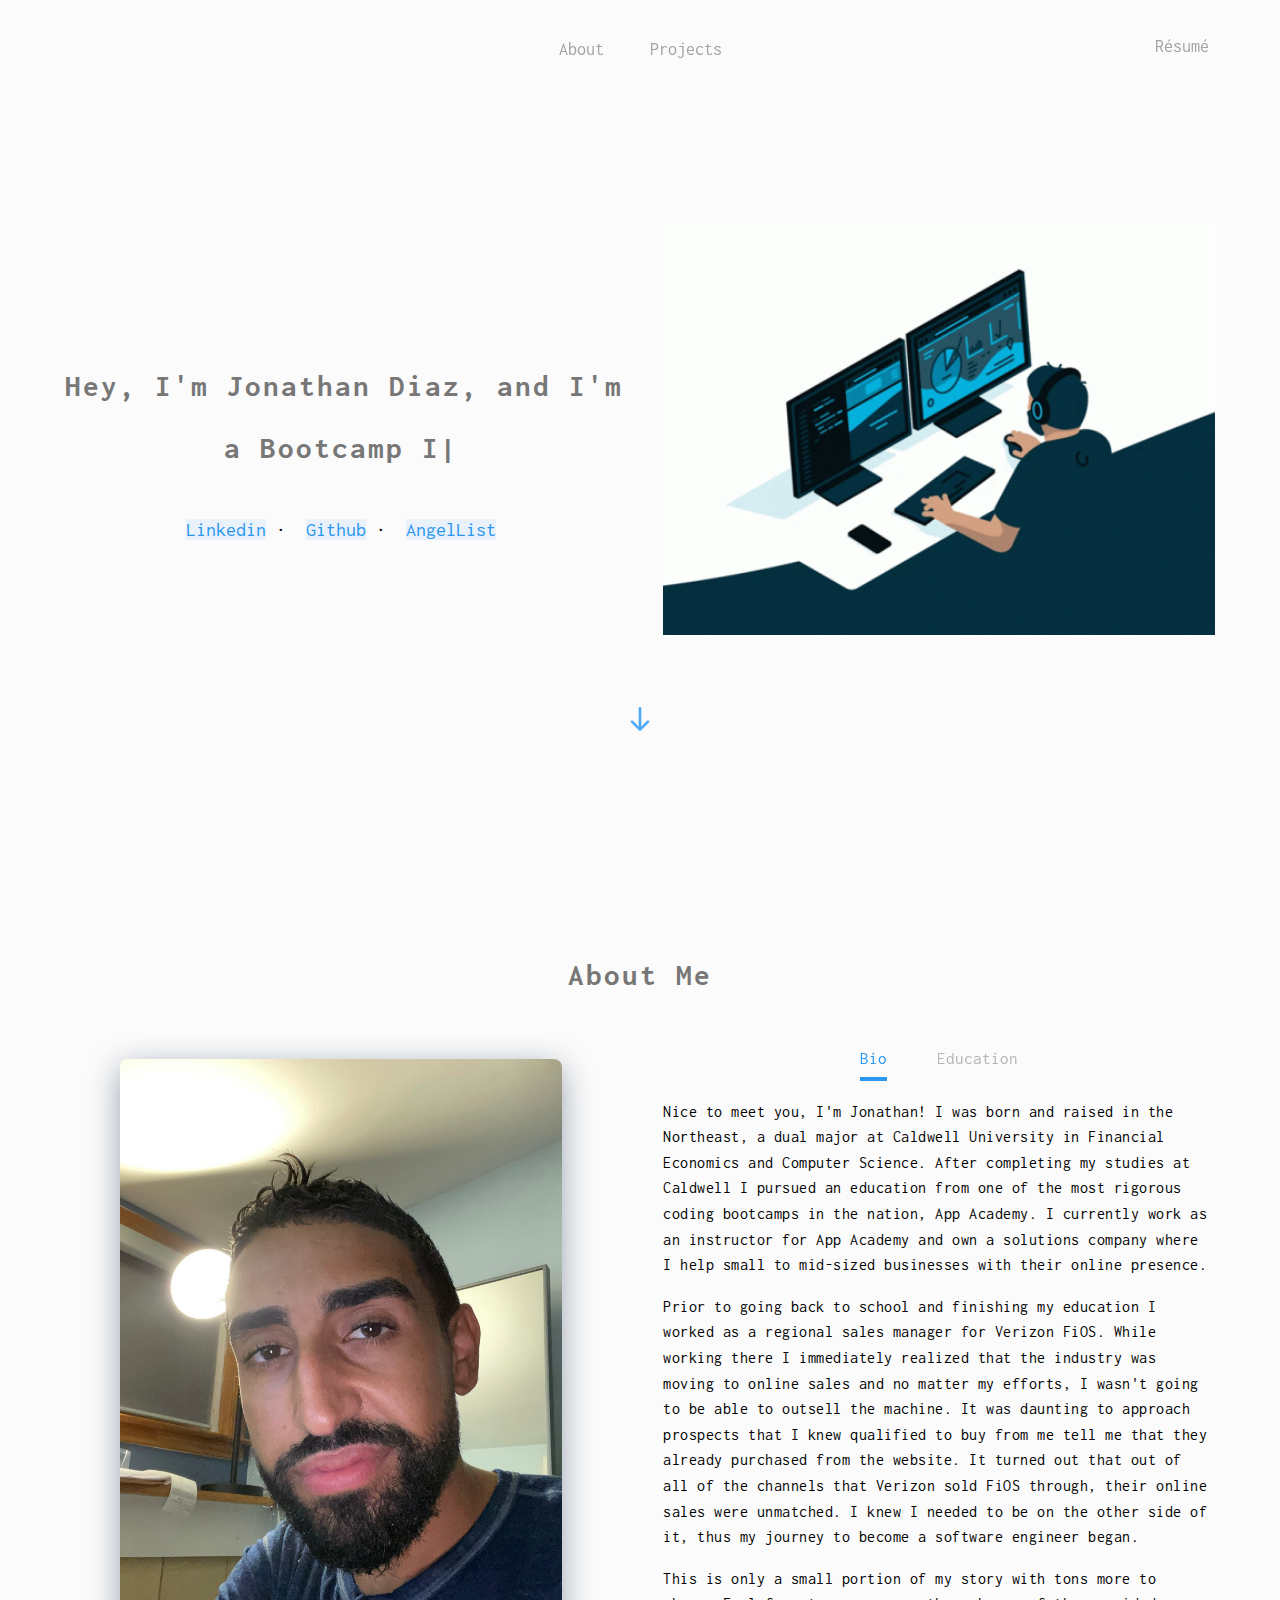
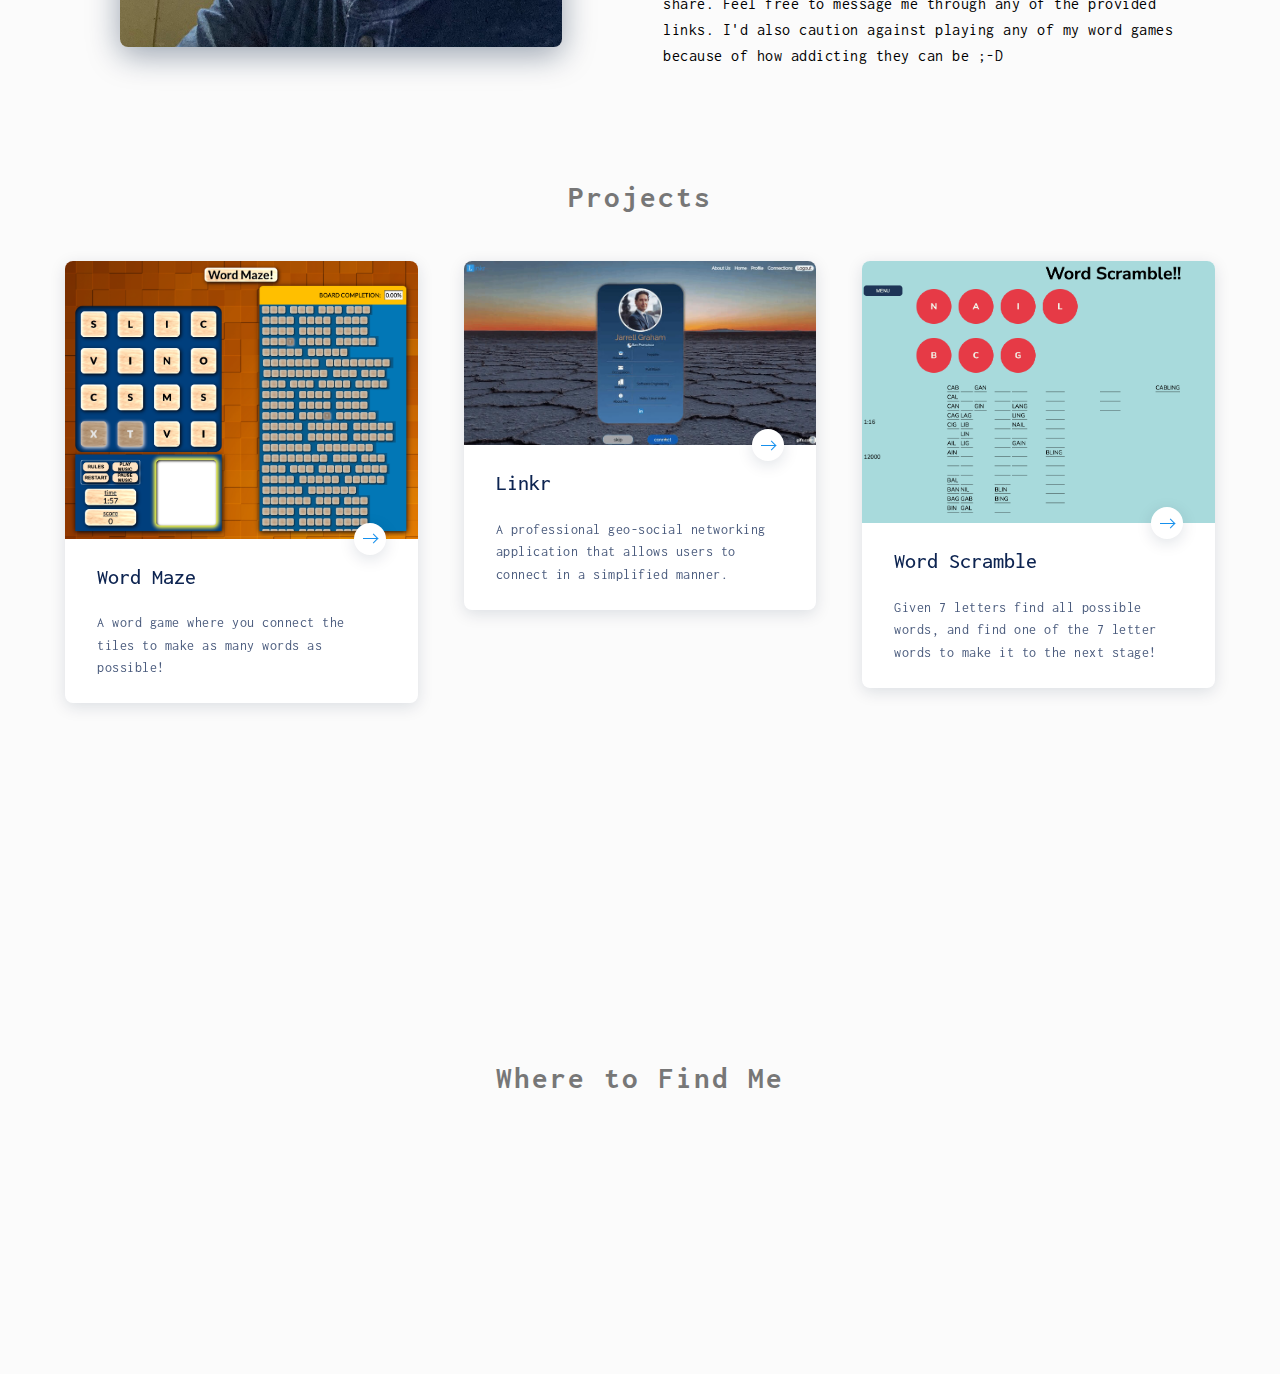
==== commit fb007a7e: "set up project with proper template" ====
--- a/index.html
+++ b/index.html
@@ -1,214 +1,201 @@
-<!DOCTYPE HTML>
-<!--
-	Miniport by HTML5 UP
-	html5up.net | @ajlkn
-	Free for personal and commercial use under the CCA 3.0 license (html5up.net/license)
--->
-<html>
-	<head>
-		<title>Miniport by HTML5 UP</title>
-		<meta charset="utf-8" />
-		<meta name="viewport" content="width=device-width, initial-scale=1, user-scalable=no" />
-		<link rel="stylesheet" href="assets/css/main.css" />
-	</head>
-	<body class="is-preload">
-
-		<!-- Nav -->
-			<nav id="nav">
-				<ul class="container">
-					<li><a href="#top">Top</a></li>
-					<li><a href="#work">Work</a></li>
-					<li><a href="#portfolio">Portfolio</a></li>
-					<li><a href="#contact">Contact</a></li>
-				</ul>
-			</nav>
-
-		<!-- Home -->
-			<article id="top" class="wrapper style1">
-				<div class="container">
-					<div class="row">
-						<div class="col-4 col-5-large col-12-medium">
-							<span class="image fit"><img src="images/pic00.jpg" alt="" /></span>
-						</div>
-						<div class="col-8 col-7-large col-12-medium">
-							<header>
-								<h1>Hi. I'm <strong>Jane Doe</strong>.</h1>
-							</header>
-							<p>And this is <strong>Miniport</strong>, a free, fully responsive HTML5 site template designed by <a href="http://twitter.com/ajlkn">AJ</a> for <a href="http://html5up.net">HTML5 UP</a> &amp; released under the <a href="http://html5up.net/license">CCA license</a>.</p>
-							<a href="#work" class="button large scrolly">Learn about what I do</a>
-						</div>
-					</div>
-				</div>
-			</article>
-
-		<!-- Work -->
-			<article id="work" class="wrapper style2">
-				<div class="container">
-					<header>
-						<h2>Here's all the stuff I do.</h2>
-						<p>Odio turpis amet sed consequat eget posuere consequat.</p>
-					</header>
-					<div class="row aln-center">
-						<div class="col-4 col-6-medium col-12-small">
-							<section class="box style1">
-								<span class="icon featured fa-comments"></span>
-								<h3>Consequat lorem</h3>
-								<p>Ornare nulla proin odio consequat sapien vestibulum ipsum primis sed amet consequat lorem dolore.</p>
-							</section>
-						</div>
-						<div class="col-4 col-6-medium col-12-small">
-							<section class="box style1">
-								<span class="icon solid featured fa-camera-retro"></span>
-								<h3>Lorem dolor tempus</h3>
-								<p>Ornare nulla proin odio consequat sapien vestibulum ipsum primis sed amet consequat lorem dolore.</p>
-							</section>
-						</div>
-						<div class="col-4 col-6-medium col-12-small">
-							<section class="box style1">
-								<span class="icon featured fa-thumbs-up"></span>
-								<h3>Feugiat posuere</h3>
-								<p>Ornare nulla proin odio consequat sapien vestibulum ipsum primis sed amet consequat lorem dolore.</p>
-							</section>
-						</div>
-					</div>
-					<footer>
-						<p>Lorem ipsum dolor sit sapien vestibulum ipsum primis?</p>
-						<a href="#portfolio" class="button large scrolly">See some of my recent work</a>
-					</footer>
-				</div>
-			</article>
-
-		<!-- Portfolio -->
-			<article id="portfolio" class="wrapper style3">
-				<div class="container">
-					<header>
-						<h2>Here’s some stuff I made recently.</h2>
-						<p>Proin odio consequat  sapien vestibulum consequat lorem dolore feugiat.</p>
-					</header>
-					<div class="row">
-						<div class="col-4 col-6-medium col-12-small">
-							<article class="box style2">
-								<a href="#" class="image featured"><img src="images/pic01.jpg" alt="" /></a>
-								<h3><a href="#">Magna feugiat</a></h3>
-								<p>Ornare nulla proin odio consequat.</p>
-							</article>
-						</div>
-						<div class="col-4 col-6-medium col-12-small">
-							<article class="box style2">
-								<a href="#" class="image featured"><img src="images/pic02.jpg" alt="" /></a>
-								<h3><a href="#">Veroeros primis</a></h3>
-								<p>Ornare nulla proin odio consequat.</p>
-							</article>
-						</div>
-						<div class="col-4 col-6-medium col-12-small">
-							<article class="box style2">
-								<a href="#" class="image featured"><img src="images/pic03.jpg" alt="" /></a>
-								<h3><a href="#">Lorem ipsum</a></h3>
-								<p>Ornare nulla proin odio consequat.</p>
-							</article>
-						</div>
-						<div class="col-4 col-6-medium col-12-small">
-							<article class="box style2">
-								<a href="#" class="image featured"><img src="images/pic04.jpg" alt="" /></a>
-								<h3><a href="#">Tempus dolore</a></h3>
-								<p>Ornare nulla proin odio consequat.</p>
-							</article>
-						</div>
-						<div class="col-4 col-6-medium col-12-small">
-							<article class="box style2">
-								<a href="#" class="image featured"><img src="images/pic05.jpg" alt="" /></a>
-								<h3><a href="#">Feugiat aliquam</a></h3>
-								<p>Ornare nulla proin odio consequat.</p>
-							</article>
-						</div>
-						<div class="col-4 col-6-medium col-12-small">
-							<article class="box style2">
-								<a href="#" class="image featured"><img src="images/pic06.jpg" alt="" /></a>
-								<h3><a href="#">Sed amet ornare</a></h3>
-								<p>Ornare nulla proin odio consequat.</p>
-							</article>
-						</div>
-					</div>
-					<footer>
-						<p>Lorem ipsum dolor sit sapien vestibulum ipsum primis?</p>
-						<a href="#contact" class="button large scrolly">Get in touch with me</a>
-					</footer>
-				</div>
-			</article>
-
-		<!-- Contact -->
-			<article id="contact" class="wrapper style4">
-				<div class="container medium">
-					<header>
-						<h2>Have me make stuff for you.</h2>
-						<p>Ornare nulla proin odio consequat sapien vestibulum ipsum.</p>
-					</header>
-					<div class="row">
-						<div class="col-12">
-							<form method="post" action="#">
-								<div class="row">
-									<div class="col-6 col-12-small">
-										<input type="text" name="name" id="name" placeholder="Name" />
-									</div>
-									<div class="col-6 col-12-small">
-										<input type="text" name="email" id="email" placeholder="Email" />
-									</div>
-									<div class="col-12">
-										<input type="text" name="subject" id="subject" placeholder="Subject" />
-									</div>
-									<div class="col-12">
-										<textarea name="message" id="message" placeholder="Message"></textarea>
-									</div>
-									<div class="col-12">
-										<ul class="actions">
-											<li><input type="submit" value="Send Message" /></li>
-											<li><input type="reset" value="Clear Form" class="alt" /></li>
-										</ul>
-									</div>
-								</div>
-							</form>
-						</div>
-						<div class="col-12">
-							<hr />
-							<h3>Find me on ...</h3>
-							<ul class="social">
-								<li><a href="#" class="icon brands fa-twitter"><span class="label">Twitter</span></a></li>
-								<li><a href="#" class="icon brands fa-facebook-f"><span class="label">Facebook</span></a></li>
-								<li><a href="#" class="icon brands fa-dribbble"><span class="label">Dribbble</span></a></li>
-								<li><a href="#" class="icon brands fa-linkedin-in"><span class="label">LinkedIn</span></a></li>
-								<li><a href="#" class="icon brands fa-tumblr"><span class="label">Tumblr</span></a></li>
-								<li><a href="#" class="icon brands fa-google-plus"><span class="label">Google+</span></a></li>
-								<li><a href="#" class="icon brands fa-github"><span class="label">Github</span></a></li>
-								<!--
-								<li><a href="#" class="icon solid fa-rss"><span>RSS</span></a></li>
-								<li><a href="#" class="icon brands fa-instagram"><span>Instagram</span></a></li>
-								<li><a href="#" class="icon brands fa-foursquare"><span>Foursquare</span></a></li>
-								<li><a href="#" class="icon brands fa-skype"><span>Skype</span></a></li>
-								<li><a href="#" class="icon brands fa-soundcloud"><span>Soundcloud</span></a></li>
-								<li><a href="#" class="icon brands fa-youtube"><span>YouTube</span></a></li>
-								<li><a href="#" class="icon brands fa-blogger"><span>Blogger</span></a></li>
-								<li><a href="#" class="icon brands fa-flickr"><span>Flickr</span></a></li>
-								<li><a href="#" class="icon brands fa-vimeo"><span>Vimeo</span></a></li>
-								-->
-							</ul>
-							<hr />
-						</div>
-					</div>
-					<footer>
-						<ul id="copyright">
-							<li>&copy; Untitled. All rights reserved.</li><li>Design: <a href="http://html5up.net">HTML5 UP</a></li>
-						</ul>
-					</footer>
-				</div>
-			</article>
-
-		<!-- Scripts -->
-			<script src="assets/js/jquery.min.js"></script>
-			<script src="assets/js/jquery.scrolly.min.js"></script>
-			<script src="assets/js/browser.min.js"></script>
-			<script src="assets/js/breakpoints.min.js"></script>
-			<script src="assets/js/util.js"></script>
-			<script src="assets/js/main.js"></script>
-
-	</body>
-</html>+<!DOCTYPE html>
+
+<!-- ORIGINAL PORTFOLIO CREATED BY BRIAN HO https://github.com/mrbrianhobo -->
+
+<!--[if IE 8]>      <html class="ie ie8"> <![endif]-->
+<!--[if IE 9]>      <html class="ie ie9"> <![endif]-->
+<!--[if gt IE 9]><!-->  <html lang="en"> <!--<![endif]-->
+<head>
+	<meta charset="utf-8">
+	<title>Jonathan Diaz</title>
+	<meta name="robots" content="noindex, nofollow" />
+	<meta name="description" content="" />
+	<meta name="keywords" content="" />
+	<meta name="viewport" content="width=device-width, initial-scale=1.0">
+	<link rel="stylesheet" href="css/animate.css">
+	<link rel="stylesheet" href="css/normalize.css">
+	<link rel="stylesheet" href="css/font-awesome.min.css">
+	<!-- <link rel="stylesheet" href="css/styles.min.css"> -->
+	<link rel="stylesheet" href="css/main.css">
+	<link rel="stylesheet" href="https://cdnjs.cloudflare.com/ajax/libs/font-awesome/6.1.1/css/all.min.css" integrity="sha512-KfkfwYDsLkIlwQp6LFnl8zNdLGxu9YAA1QvwINks4PhcElQSvqcyVLLD9aMhXd13uQjoXtEKNosOWaZqXgel0g==" crossorigin="anonymous" referrerpolicy="no-referrer" />
+
+	<!-- <link rel="stylesheet" href="https://use.fontawesome.com/releases/v5.1.0/css/all.css" integrity="sha384-lKuwvrZot6UHsBSfcMvOkWwlCMgc0TaWr+30HWe3a4ltaBwTZhyTEggF5tJv8tbt" crossorigin="anonymous"> -->
+	<link rel="stylesheet" href="https://fonts.googleapis.com/css?family=Inconsolata:400,700">
+	<link rel="shortcut icon" href="img/heh.jpeg">
+
+	<!-- Global site tag (gtag.js) - Google Analytics -->
+	<script async src="https://www.googletagmanager.com/gtag/js?id=UA-52373357-3"></script>
+	<script>
+	window.dataLayer = window.dataLayer || [];
+	function gtag(){dataLayer.push(arguments);}
+	gtag('js', new Date());
+
+	gtag('config', 'UA-52373357-3');
+	</script>
+</head>
+<body>
+	<svg xmlns="http://www.w3.org/2000/svg" style="position: absolute; width: 0px; height: 0px; display: none;"><symbol viewBox="0 0 24 24" id="icon--add"><path d="M13 11V5a1 1 0 0 0-2 0v6H5a1 1 0 0 0 0 2h6v6a1 1 0 0 0 2 0v-6h6a1 1 0 0 0 0-2h-6z"></path></symbol><symbol viewBox="0 0 24 24" id="icon--apple-filled"><path d="M17.822 13.288c.029 3.296 2.89 4.392 2.924 4.408-.026.077-.458 1.563-1.51 3.1-.908 1.328-1.85 2.65-3.334 2.676-1.461.027-1.929-.865-3.598-.865-1.668 0-2.189.838-3.57.892-1.432.055-2.525-1.432-3.439-2.755-1.873-2.707-3.304-7.648-1.383-10.982.953-1.657 2.659-2.704 4.51-2.733 1.406-.025 2.737.949 3.595.949.862 0 2.476-1.171 4.173-.999.71.03 2.705.287 3.986 2.159-.104.066-2.381 1.39-2.354 4.15zm-2.567-9.115c-.804.971-2.121 1.728-3.412 1.628-.174-1.323.477-2.698 1.221-3.56.83-.972 2.232-1.694 3.389-1.741.147 1.348-.395 2.699-1.198 3.673z"></path></symbol><symbol viewBox="0 0 24 24" id="icon--apple"><path d="M16.106 8.977l-.118-.008c-.377-.038-.849.069-1.618.364.203-.078-.748.295-.98.375-.5.174-.913.27-1.373.27-.456 0-.875-.091-1.356-.254a10.03 10.03 0 0 1-.5-.184l-.442-.174c-.632-.248-.99-.342-1.266-.337-1.127.017-2.196.667-2.808 1.731-1.26 2.188-.556 6.17 1.296 8.847.558.809.902 1.249 1.246 1.571.272.254.418.324.469.323.214-.009.37-.054.759-.218l.163-.07c.99-.42 1.683-.606 2.726-.606 1.015 0 1.691.184 2.647.596.085.038.085.038.162.07.388.167.526.204.754.2.334-.007.76-.404 1.719-1.807.257-.376.485-.77.683-1.17a7.164 7.164 0 0 1-.363-.322c-1.277-1.214-2.066-2.85-2.084-4.867A6.54 6.54 0 0 1 17.19 9.2a3.348 3.348 0 0 0-1.084-.224zm-1.744.36zm3.46 3.951c.029 3.296 2.89 4.392 2.924 4.408-.026.077-.458 1.563-1.51 3.1-.908 1.328-1.85 2.65-3.334 2.676-1.461.027-1.929-.865-3.598-.865-1.668 0-2.189.838-3.57.892-1.432.055-2.525-1.432-3.439-2.755-1.873-2.707-3.304-7.648-1.383-10.982.953-1.657 2.659-2.704 4.51-2.733 1.406-.025 2.737.949 3.595.949.862 0 2.476-1.171 4.173-.999.71.03 2.705.287 3.986 2.159-.104.066-2.381 1.39-2.354 4.15zM14.471 1.112A4.975 4.975 0 0 1 16.01.548L16.453.5l.023.557a4.75 4.75 0 0 1-.293 1.497c-.547.141-1.209.53-1.605.994-.459.531-.757 1.244-.763 1.798a4.254 4.254 0 0 1-.659.282l-1.313.173.115-1.486a4.89 4.89 0 0 1 .166-.506c.497-.023 1.146-.375 1.59-.91.44-.536.713-1.187.757-1.787zm.784 3.061c-.804.971-2.121 1.728-3.412 1.628-.174-1.323.477-2.698 1.221-3.56.83-.972 2.232-1.694 3.389-1.741.147 1.348-.395 2.699-1.198 3.673z"></path></symbol><symbol viewBox="0 0 24 24" id="icon--arrow-bottom"><path d="M13 17.586l4.293-4.293a1 1 0 0 1 1.414 1.414l-6 6a1 1 0 0 1-1.414 0l-6-6a1 1 0 0 1 1.414-1.414L11 17.586V4a1 1 0 0 1 2 0v13.586z"></path></symbol><symbol viewBox="0 0 24 24" id="icon--arrow-left"><path d="M6.414 13H20a1 1 0 0 0 0-2H6.414l4.293-4.293a1 1 0 1 0-1.414-1.414l-6 6a1 1 0 0 0 0 1.414l6 6a1 1 0 1 0 1.414-1.414L6.414 13z"></path></symbol><symbol viewBox="0 0 24 24" id="icon--arrow-right"><path d="M17.586 11H4a1 1 0 0 0 0 2h13.586l-4.293 4.293a1 1 0 0 0 1.414 1.414l6-6a1 1 0 0 0 0-1.414l-6-6a1 1 0 0 0-1.414 1.414L17.586 11z"></path></symbol><symbol viewBox="0 0 24 24" id="icon--arrow-top"><path d="M11 6.414l-4.293 4.293a1 1 0 1 1-1.414-1.414l6-6a1 1 0 0 1 1.414 0l6 6a1 1 0 1 1-1.414 1.414L13 6.414V20a1 1 0 0 1-2 0V6.414z"></path></symbol><symbol viewBox="0 0 24 24" id="icon--assign-to-me"><path d="M17 21a1 1 0 0 1-2 0v-2a3 3 0 0 0-3-3H5a3 3 0 0 0-3 3v2a1 1 0 0 1-2 0v-2a5 5 0 0 1 5-5h7a5 5 0 0 1 5 5v2zm-8.5-9a5 5 0 1 1 0-10 5 5 0 0 1 0 10zm0-2a3 3 0 1 0 0-6 3 3 0 0 0 0 6zm9.207.293L19 11.586l3.293-3.293a1 1 0 0 1 1.414 1.414l-4 4a1 1 0 0 1-1.414 0l-2-2a1 1 0 0 1 1.414-1.414z"></path></symbol><symbol viewBox="0 0 24 24" id="icon--attachment"><path d="M20.733 10.343l-9.19 9.19a5.003 5.003 0 1 1-7.076-7.076l9.19-9.19a3.002 3.002 0 0 1 4.246 4.246l-9.2 9.19a1.001 1.001 0 1 1-1.416-1.416l8.49-8.48a1 1 0 0 0-1.414-1.415l-8.49 8.48a3.001 3.001 0 1 0 4.244 4.245l9.2-9.19a5.002 5.002 0 1 0-7.074-7.074l-9.19 9.19a7.003 7.003 0 0 0 9.904 9.904l9.19-9.19a1 1 0 0 0-1.414-1.414z"></path></symbol><symbol viewBox="0 0 24 24" id="icon--award"><path fill-rule="evenodd" d="M9.015 15.425l-.75 5.65 3.22-1.932a1 1 0 0 1 1.03 0l3.22 1.932-.749-5.65A7.978 7.978 0 0 1 12 16a7.978 7.978 0 0 1-2.985-.575zm-1.876-1.07a8 8 0 1 1 9.722 0l1.13 8.513a1 1 0 0 1-1.505.99L12 21.165l-4.486 2.691a1 1 0 0 1-1.505-.989l1.13-8.513zm8.192-1.364A6 6 0 1 0 12 14a5.97 5.97 0 0 0 3.17-.905.995.995 0 0 1 .16-.104z"></path></symbol><symbol viewBox="0 0 24 24" id="icon--back"><path d="M6.414 8H16a5 5 0 0 1 5 5v7a1 1 0 0 1-2 0v-7a3 3 0 0 0-3-3H6.414l3.293 3.293a1 1 0 1 1-1.414 1.414l-5-5a1 1 0 0 1 0-1.414l5-5a1 1 0 0 1 1.414 1.414L6.414 8z"></path></symbol><symbol viewBox="0 0 24 24" id="icon--backlog"><path fill-rule="evenodd" d="M3 5a1 1 0 1 1 0-2h14a1 1 0 0 1 0 2H3zm4 5a1 1 0 1 1 0-2h14a1 1 0 0 1 0 2H7zm-4 5a1 1 0 0 1 0-2h14a1 1 0 0 1 0 2H3zm0 5a1 1 0 0 1 0-2h14a1 1 0 0 1 0 2H3z"></path></symbol><symbol viewBox="0 0 24 24" id="icon--billing"><path d="M13 4h4a1 1 0 0 1 0 2h-4v5h1.5a4.5 4.5 0 0 1 0 9H13v3a1 1 0 0 1-2 0v-3H6a1 1 0 0 1 0-2h5v-5H9.5a4.5 4.5 0 1 1 0-9H11V1a1 1 0 0 1 2 0v3zm0 9v5h1.5a2.5 2.5 0 0 0 0-5H13zm-2-2V6H9.5a2.5 2.5 0 1 0 0 5H11z"></path></symbol><symbol viewBox="0 0 24 24" id="icon--bold"><path d="M6 11h9a5 5 0 0 1 0 10H6a1 1 0 0 1-1-1v-8a1 1 0 0 1 1-1zm1 2v6h8a3 3 0 0 0 0-6H7zM6 3h8a5 5 0 0 1 0 10H6a1 1 0 0 1-1-1V4a1 1 0 0 1 1-1zm1 2v6h7a3 3 0 0 0 0-6H7z"></path></symbol><symbol viewBox="0 0 24 24" id="icon--bug"><path d="M22 10h-3.685a6.978 6.978 0 0 0-.262-.5L21 7.535V4h-2v2.465l-2.192 1.461A7.027 7.027 0 0 0 14.583 6.5c.258-.443.417-.951.417-1.5 0-1.654-1.346-3-3-3S9 3.346 9 5c0 .549.159 1.057.417 1.5a6.998 6.998 0 0 0-2.225 1.426L5 6.465V4H3v3.535L5.947 9.5c-.094.162-.18.33-.262.5H2v2h3.08c-.047.328-.08.66-.08 1 0 .34.033.672.08 1H2v2h3.685c.096.201.201.396.315.586l-2 2V22h2v-2.586l1.27-1.27a6.958 6.958 0 0 0 9.46.001l1.27 1.27V22h2v-3.414l-2-2c.114-.189.219-.385.314-.586H22v-2h-3.08c.047-.328.08-.66.08-1 0-.34-.033-.672-.08-1H22v-2zM11 5c0-.551.449-1 1-1 .551 0 1 .449 1 1 0 .551-.449 1-1 1-.551 0-1-.449-1-1zm1 13c-2.776 0-5-2.349-5-5 0-2.757 2.243-5 5-5s5 2.243 5 5c0 2.652-2.224 5-5 5z"></path></symbol><symbol viewBox="0 0 24 24" id="icon--calendar"><path fill-rule="evenodd" d="M20 9V6a1 1 0 0 0-1-1h-2v1a1 1 0 0 1-2 0V5H9v1a1 1 0 1 1-2 0V5H5a1 1 0 0 0-1 1v3h16zm0 2H4v9a1 1 0 0 0 1 1h14a1 1 0 0 0 1-1v-9zM9 3h6V2a1 1 0 0 1 2 0v1h2a3 3 0 0 1 3 3v14a3 3 0 0 1-3 3H5a3 3 0 0 1-3-3V6a3 3 0 0 1 3-3h2V2a1 1 0 1 1 2 0v1z"></path></symbol><symbol viewBox="0 0 24 24" id="icon--check-circle"><path d="M21 11.07a1 1 0 0 1 2 0V12a11 11 0 1 1-6.523-10.053 1 1 0 0 1-.814 1.826A9 9 0 1 0 21 12v-.93zm-9 1.516L22.293 2.293a1 1 0 0 1 1.414 1.414l-11 11a1 1 0 0 1-1.414 0l-3-3a1 1 0 0 1 1.414-1.414L12 12.586z"></path></symbol><symbol viewBox="0 0 24 24" id="icon--check"><path d="M4.707 11.293a1 1 0 1 0-1.414 1.414l5 5a1 1 0 0 0 1.414 0l11-11a1 1 0 1 0-1.414-1.414L9 15.586l-4.293-4.293z"></path></symbol><symbol viewBox="0 0 24 24" id="icon--clear-formatting"><path d="M21.414 8.394l-4.95-4.951c-.755-.752-2.071-.754-2.828.001L1.615 15.465c-.78.78-.78 2.049 0 2.828L3.322 20h9.313l8.778-8.778c.379-.378.587-.88.587-1.414 0-.534-.208-1.037-.586-1.414zM11.808 18H4.15l-1.121-1.121 4.804-4.804 4.95 4.951-.975.974zm2.389-2.389l-4.95-4.95 5.804-5.803L20 9.808l-5.803 5.803z"></path></symbol><symbol viewBox="0 0 24 24" id="icon--close"><path d="M13.414 12l5.293 5.293a1 1 0 0 1-1.414 1.414L12 13.414l-5.293 5.293a1 1 0 1 1-1.414-1.414L10.586 12 5.293 6.707a1 1 0 0 1 1.414-1.414L12 10.586l5.293-5.293a1 1 0 0 1 1.414 1.414L13.414 12z"></path></symbol><symbol viewBox="0 0 24 24" id="icon--command"><path d="M14 10h-4v4h4v-4zm0 4h4a4 4 0 1 1-4 4v-4zm-4 0v4a4 4 0 1 1-4-4h4zm0-4H6a4 4 0 1 1 4-4v4zm4 0V6a4 4 0 1 1 4 4h-4zm2-2v8H8V8h8zM8 8V6a2 2 0 1 0-2 2h2zm0 8H6a2 2 0 1 0 2 2v-2zm8 0v2a2 2 0 1 0 2-2h-2zm0-8h2a2 2 0 1 0-2-2v2z"></path></symbol><symbol viewBox="0 0 24 24" id="icon--comment"><path fill-rule="evenodd" d="M22 11.499a9.376 9.376 0 0 1-1.005 4.248A9.5 9.5 0 0 1 12.503 21a9.38 9.38 0 0 1-3.87-.824L3.317 21.95a1 1 0 0 1-1.265-1.265l1.773-5.318a9.498 9.498 0 0 1 4.424-12.36A9.377 9.377 0 0 1 12.5 2l.555.002C17.88 2.268 21.732 6.12 22 11v.499zm-17.419 7.92l3.803-1.268a1 1 0 0 1 .767.056A7.382 7.382 0 0 0 12.5 19a7.502 7.502 0 0 0 6.707-4.15A7.38 7.38 0 0 0 20 11.502l.002-.448C19.792 7.248 16.752 4.21 13 4h-.503a7.385 7.385 0 0 0-3.35.795A7.5 7.5 0 0 0 5 11.503a7.38 7.38 0 0 0 .793 3.346 1 1 0 0 1 .056.767L4.58 19.42z"></path></symbol><symbol viewBox="0 0 24 24" id="icon--construction"><path d="M4 6a1 1 0 0 0-1 1v4a1 1 0 0 0 1 1h16a1 1 0 0 0 1-1V7a1 1 0 0 0-1-1H4zm0-2h16a3 3 0 0 1 3 3v4a3 3 0 0 1-3 3H4a3 3 0 0 1-3-3V7a3 3 0 0 1 3-3zm-1.293 9.707l-1.414-1.414 8-8 1.414 1.414-8 8zm6 0l-1.414-1.414 8-8 1.414 1.414-8 8zm6 0l-1.414-1.414 8-8 1.414 1.414-8 8zM4 19h2a.5.5 0 1 0 1 0h2a2.5 2.5 0 1 1-5 0zm11 0h2a.5.5 0 1 0 1 0h2a2.5 2.5 0 1 1-5 0zM4 14a1 1 0 0 1 2 0v5a1 1 0 0 1-2 0v-5zm3 0a1 1 0 0 1 2 0v5a1 1 0 0 1-2 0v-5zm8 0a1 1 0 0 1 2 0v5a1 1 0 0 1-2 0v-5zm3 0a1 1 0 0 1 2 0v5a1 1 0 0 1-2 0v-5z"></path></symbol><symbol viewBox="0 0 24 24" id="icon--cookie"><path d="M21.453 9.998a.994.994 0 0 1 .455.717A9.8 9.8 0 0 1 22 12c0 5.515-4.486 10-10 10S2 17.515 2 12a9.984 9.984 0 0 1 9.492-9.975.998.998 0 1 1 .918 1.494A2.97 2.97 0 0 0 12 5c0 1.654 1.346 3 3 3 .531 0 1.045-.147 1.529-.436a1 1 0 0 1 1.504.718A2.002 2.002 0 0 0 20 10c.184 0 .377-.035.61-.109.282-.091.591-.052.843.107zM12 20c4.411 0 8-3.589 8-8a4.007 4.007 0 0 1-3.566-2.218A4.881 4.881 0 0 1 15 10c-2.757 0-5-2.243-5-5 0-.253.02-.504.059-.752A7.986 7.986 0 0 0 4 12c0 4.411 3.589 8 8 8zM8 9c1.654 0 3 1.346 3 3s-1.346 3-3 3-3-1.346-3-3 1.346-3 3-3zm0 4c.551 0 1-.449 1-1 0-.551-.449-1-1-1-.551 0-1 .449-1 1 0 .551.449 1 1 1zm8.001 2a1 1 0 1 0 0-2 1 1 0 0 0 0 2zM16 4a1 1 0 1 0 0-2 1 1 0 0 0 0 2zm5 2a1 1 0 1 0 0-2 1 1 0 0 0 0 2zm-9 12a1 1 0 1 0 0-2 1 1 0 0 0 0 2z"></path></symbol><symbol viewBox="0 0 24 24" id="icon--copy"><path d="M11 10a1 1 0 0 0-1 1v9a1 1 0 0 0 1 1h9a1 1 0 0 0 1-1v-9a1 1 0 0 0-1-1h-9zm0-2h9a3 3 0 0 1 3 3v9a3 3 0 0 1-3 3h-9a3 3 0 0 1-3-3v-9a3 3 0 0 1 3-3zm-6 6a1 1 0 0 1 0 2H4a3 3 0 0 1-3-3V4a3 3 0 0 1 3-3h9a3 3 0 0 1 3 3v1a1 1 0 0 1-2 0V4a1 1 0 0 0-1-1H4a1 1 0 0 0-1 1v9a1 1 0 0 0 1 1h1z"></path></symbol><symbol viewBox="0 0 24 24" id="icon--coupon"><path d="M23 10a1 1 0 0 0 1-1V4a1 1 0 0 0-1-1H1a1 1 0 0 0-1 1v5a1 1 0 0 0 1 1c1.104 0 2 .898 2 2 0 1.103-.896 2-2 2a1 1 0 0 0-1 1v5a1 1 0 0 0 1 1h22a1 1 0 0 0 1-1v-5a1 1 0 0 0-1-1c-1.104 0-2-.897-2-2 0-1.102.896-2 2-2zm-1 5.874V19h-4v-2h-2v2H2v-3.126A4.01 4.01 0 0 0 5 12a4.01 4.01 0 0 0-3-3.874V5h14v2h2V5h4v3.126A4.01 4.01 0 0 0 19 12a4.01 4.01 0 0 0 3 3.874zM16 9h2v2h-2V9zm0 4h2v2h-2v-2zm-9.707 1.293l7-7 1.413 1.414-7 7-1.413-1.414zM8 11a2 2 0 1 0 0-4 2 2 0 0 0 0 4zm5 5a2 2 0 1 0 0-4 2 2 0 0 0 0 4z"></path></symbol><symbol viewBox="0 0 24 24" id="icon--delete"><path d="M17 5h4a1 1 0 0 1 0 2h-1v13a3 3 0 0 1-3 3H7a3 3 0 0 1-3-3V7H3a1 1 0 1 1 0-2h4V4a3 3 0 0 1 3-3h4a3 3 0 0 1 3 3v1zm-2 0V4a1 1 0 0 0-1-1h-4a1 1 0 0 0-1 1v1h6zm3 2H6v13a1 1 0 0 0 1 1h10a1 1 0 0 0 1-1V7z"></path></symbol><symbol viewBox="0 0 24 24" id="icon--download"><path d="M13 13.586l2.293-2.293a1 1 0 0 1 1.414 1.414l-4 4a1 1 0 0 1-1.414 0l-4-4a1 1 0 0 1 1.414-1.414L11 13.586V2a1 1 0 0 1 2 0v11.586zM2 17a1 1 0 0 1 2 0v3a1 1 0 0 0 1 1h14a1 1 0 0 0 1-1v-3a1 1 0 0 1 2 0v3a3 3 0 0 1-3 3H5a3 3 0 0 1-3-3v-3z"></path></symbol><symbol viewBox="0 0 24 24" id="icon--dropdown"><path d="M12 13.586L6.707 8.293a1 1 0 0 0-1.414 1.414l6 6a1 1 0 0 0 1.414 0l6-6a1 1 0 1 0-1.414-1.414L12 13.586z"></path></symbol><symbol viewBox="0 0 24 24" id="icon--edit"><path d="M19 14.66a1 1 0 0 1 2 0V20a3 3 0 0 1-3 3H4a3 3 0 0 1-3-3V6a3 3 0 0 1 3-3h5.34a1 1 0 1 1 0 2H4a1 1 0 0 0-1 1v14a1 1 0 0 0 1 1h14a1 1 0 0 0 1-1v-5.34zm-.293-13.367l4 4a1 1 0 0 1 0 1.414l-10 10A1 1 0 0 1 12 17H8a1 1 0 0 1-1-1v-4a1 1 0 0 1 .293-.707l10-10a1 1 0 0 1 1.414 0zM9 12.414V15h2.586l9-9L18 3.414l-9 9z"></path></symbol><symbol viewBox="0 0 24 24" id="icon--file"><path fill-rule="evenodd" d="M19 10h-6a1 1 0 0 1-1-1V3H6a1 1 0 0 0-1 1v16a1 1 0 0 0 1 1h12a1 1 0 0 0 1-1V10h1a1 1 0 0 0 1-1v11a3 3 0 0 1-3 3H6a3 3 0 0 1-3-3V4a3 3 0 0 1 3-3h7a1 1 0 0 1 .707.293l7 7a1 1 0 0 1 .217.324zm-5-5.586V8h3.586L14 4.414z"></path></symbol><symbol viewBox="0 0 24 24" id="icon--franz"><path d="M17.324 16.917c1.829 0 3.411-.21 4.673-.608-.143.608-.38 1.334-.752 1.983-.72 1.262-2.524 1.118-3.318 1.118s-1.37-.289-1.37-.83v-1.706c.255.028.511.043.767.043zm2.454-5.762a5.818 5.818 0 0 1-.506-.467c.082-.08.163-.155.242-.223C20.777 9.383 20.524 5 21.534 5c.397 0 .36 1.136.36 2.399 0 .677.084 2.714.16 4.52-.686-.012-1.78-.378-2.276-.764zm-17.55.743c.077-1.801.16-3.825.16-4.5C2.387 6.137 2.35 5 2.747 5c1.01 0 .757 4.383 2.02 5.465l.095.085a7.08 7.08 0 0 1-.64.605c-.434.337-1.32.658-1.995.743zm4.449 5.019c.349 0 .699-.027 1.049-.08v1.743c0 .541-.577.83-1.371.83s-2.597.144-3.318-1.118c-.353-.617-.585-1.303-.73-1.892 1.209.339 2.685.517 4.37.517zm16.602-4.197c.302 0 .557.158.666.413.133.313.022.699-.297 1.03-1.009 1.048-3.314 1.648-6.324 1.648-1.977 0-3.762-1.037-4.773-2.007a.795.795 0 0 0-.524-.207h-.007l-.036.003-.01-.003h-.001c-.052 0-.32.01-.524.207-1.011.97-2.796 2.007-4.772 2.007-3.011 0-5.316-.6-6.325-1.648-.319-.331-.43-.717-.297-1.03.109-.255.364-.413.666-.413.213 0 .44.074.674.218.034.02.17.088.513.088.927 0 2.297-.457 2.993-.999.347-.27.778-.726 1.234-1.21C7.093 9.8 7.999 8.84 8.783 8.84c.556 0 1.198.26 1.818.51.517.21 1.051.426 1.399.426.348 0 .882-.217 1.399-.426.62-.25 1.262-.51 1.819-.51.783 0 1.689.96 2.647 1.977.456.484.887.94 1.234 1.21.696.542 2.066.999 2.993.999.344 0 .48-.067.513-.088.234-.144.46-.218.674-.218z"></path></symbol><symbol viewBox="0 0 24 24" id="icon--git"><path d="M9.884 18.961A4.002 4.002 0 0 1 2 18a4.002 4.002 0 0 1 3-3.874V3a1 1 0 1 1 2 0v11.126a4.007 4.007 0 0 1 2.862 2.828 8.003 8.003 0 0 0 7.092-7.092A4.002 4.002 0 0 1 18 2a4 4 0 0 1 .961 7.884 10.003 10.003 0 0 1-9.077 9.077zM18 8a2 2 0 1 0 0-4 2 2 0 0 0 0 4zM6 20a2 2 0 1 0 0-4 2 2 0 0 0 0 4z"></path></symbol><symbol viewBox="0 0 24 24" id="icon--headline-1"><path fill-rule="evenodd" d="M13 13H4v7a1 1 0 0 1-2 0V4a1 1 0 1 1 2 0v7h9V4a1 1 0 0 1 2 0v16a1 1 0 0 1-2 0v-7zm6.044 2.894l-.847.846L17 15.543l2.292-2.293a.842.842 0 0 1 .923-.185.85.85 0 0 1 .523.784v7.185h-1.694v-5.14z"></path></symbol><symbol viewBox="0 0 24 24" id="icon--headline-2"><path fill-rule="evenodd" d="M13 13H4v7a1 1 0 0 1-2 0V4a1 1 0 1 1 2 0v7h9V4a1 1 0 0 1 2 0v16a1 1 0 0 1-2 0v-7zm6.5 0c1.38 0 2.5 1.077 2.5 2.4 0 1.18-1.232 2.826-2.27 4H22V21h-4.167a.83.83 0 0 1-.768-.494.775.775 0 0 1 .18-.872c1.485-1.428 3.09-3.452 3.09-4.234 0-.442-.375-.8-.835-.8-.458 0-.833.358-.833.8v.8H17v-.8c0-1.323 1.122-2.4 2.5-2.4z"></path></symbol><symbol viewBox="0 0 24 24" id="icon--help"><path fill-rule="evenodd" d="M12 23C5.925 23 1 18.075 1 12S5.925 1 12 1s11 4.925 11 11-4.925 11-11 11zm0-2a9 9 0 1 0 0-18 9 9 0 0 0 0 18zm-.08-3.3a1.1 1.1 0 1 1 0-2.2 1.1 1.1 0 0 1 0 2.2zm-1.887-8.368a1 1 0 1 1-1.886-.664A4 4 0 0 1 15.92 10c0 1.28-.758 2.29-1.945 3.082a7.575 7.575 0 0 1-1.739.867 1 1 0 1 1-.632-1.898 5.988 5.988 0 0 0 1.262-.633c.687-.459 1.054-.948 1.054-1.42a2 2 0 0 0-3.887-.666z"></path></symbol><symbol viewBox="0 0 24 24" id="icon--inbox"><path fill-rule="evenodd" d="M22.905 12.574A.993.993 0 0 1 23 13v5a3 3 0 0 1-3 3H4a3 3 0 0 1-3-3v-5a1 1 0 0 1 .095-.426l3.46-7.79A3 3 0 0 1 7.3 3h9.4a3 3 0 0 1 2.744 1.784l3.461 7.79zM20.461 12l-2.845-6.405A1 1 0 0 0 16.7 5H7.3a1 1 0 0 0-.916.595L3.54 12H8a1 1 0 0 1 .832.445L10.535 15h2.93l1.703-2.555A1 1 0 0 1 16 12h4.461zM21 14h-4.465l-1.703 2.555A1 1 0 0 1 14 17h-4a1 1 0 0 1-.832-.445L7.465 14H3v4a1 1 0 0 0 1 1h16a1 1 0 0 0 1-1v-4z"></path></symbol><symbol viewBox="0 0 24 24" id="icon--info"><path d="M12 23C5.925 23 1 18.075 1 12S5.925 1 12 1s11 4.925 11 11-4.925 11-11 11zm0-2a9 9 0 1 0 0-18 9 9 0 0 0 0 18zm1-5a1 1 0 0 1-2 0v-4a1 1 0 0 1 2 0v4zm-1-6.8A1.1 1.1 0 1 1 12 7a1.1 1.1 0 0 1 0 2.2z"></path></symbol><symbol viewBox="0 0 24 24" id="icon--italic"><path d="M15.693 5l-5.25 14H14a1 1 0 0 1 0 2H5a1 1 0 0 1 0-2h3.307l5.25-14H10a1 1 0 1 1 0-2h9a1 1 0 0 1 0 2h-3.307z"></path></symbol><symbol viewBox="0 0 24 24" id="icon--join"><path d="M12.586 13H3a1 1 0 0 1 0-2h9.586l-2.293-2.293a1 1 0 0 1 1.414-1.414l4 4a1 1 0 0 1 0 1.414l-4 4a1 1 0 0 1-1.414-1.414L12.586 13zM14 23a1 1 0 0 1 0-2h5a1 1 0 0 0 1-1V4a1 1 0 0 0-1-1h-5a1 1 0 0 1 0-2h5a3 3 0 0 1 3 3v16a3 3 0 0 1-3 3h-5z"></path></symbol><symbol viewBox="0 0 24 24" id="icon--layout"><path d="M5 4a1 1 0 0 0-1 1v14a1 1 0 0 0 1 1h14a1 1 0 0 0 1-1V5a1 1 0 0 0-1-1H5zm0-2h14a3 3 0 0 1 3 3v14a3 3 0 0 1-3 3H5a3 3 0 0 1-3-3V5a3 3 0 0 1 3-3zm-2 8a1 1 0 1 1 0-2h18a1 1 0 0 1 0 2H3zm7 11a1 1 0 0 1-2 0V9a1 1 0 1 1 2 0v12z"></path></symbol><symbol viewBox="0 0 24 24" id="icon--leave"><path d="M18.586 13H9a1 1 0 0 1 0-2h9.586l-2.293-2.293a1 1 0 1 1 1.414-1.414l4 4a1 1 0 0 1 0 1.414l-4 4a1 1 0 0 1-1.414-1.414L18.586 13zM10 21a1 1 0 0 1 0 2H5a3 3 0 0 1-3-3V4a3 3 0 0 1 3-3h5a1 1 0 0 1 0 2H5a1 1 0 0 0-1 1v16a1 1 0 0 0 1 1h5z"></path></symbol><symbol viewBox="0 0 24 24" id="icon--link"><path d="M9.2 13.599a1 1 0 0 1 1.6-1.198 4 4 0 0 0 6.033.432l2.988-2.988a4 4 0 0 0-.049-5.607 3.997 3.997 0 0 0-5.597-.059l-1.72 1.71a1 1 0 1 1-1.41-1.418l1.73-1.72a6 6 0 0 1 8.472 8.496l-3 3a6 6 0 0 1-9.048-.648zm5.6-3.198a1 1 0 1 1-1.6 1.198 4 4 0 0 0-6.033-.432L4.18 14.155a4 4 0 0 0 .049 5.607c1.543 1.543 4.038 1.565 5.595.06l1.71-1.71a1 1 0 0 1 1.414 1.415l-1.722 1.722a6 6 0 0 1-8.472-8.496l3-3a6 6 0 0 1 9.048.648z"></path></symbol><symbol viewBox="0 0 24 24" id="icon--loading"><path d="M21.433 8.666a1 1 0 0 1-1.886.668A8 8 0 0 0 13.771 4.2a8.015 8.015 0 0 0-7.446 2.169l-4.64 4.36A1 1 0 0 1 .315 9.27l4.618-4.338a10 10 0 0 1 16.5 3.733zm.882 4.605a1 1 0 0 1 1.37 1.458l-4.618 4.338a10 10 0 0 1-16.5-3.733 1 1 0 0 1 1.886-.668 8 8 0 0 0 5.776 5.134 8.015 8.015 0 0 0 7.446-2.169l4.64-4.36zM2 9h5a1 1 0 1 1 0 2H1a1 1 0 0 1-1-1V4a1 1 0 1 1 2 0v5zm20 6h-5a1 1 0 0 1 0-2h6a1 1 0 0 1 1 1v6a1 1 0 0 1-2 0v-5z"></path></symbol><symbol viewBox="0 0 24 24" id="icon--mention"><path d="M15 8a1 1 0 0 1 2 0v5a2 2 0 1 0 4 0v-1a9 9 0 1 0-3.528 7.146 1 1 0 1 1 1.216 1.588A11 11 0 1 1 23 12v1a4 4 0 0 1-7.26 2.318A5 5 0 1 1 15 8zm-3 7a3 3 0 1 0 0-6 3 3 0 0 0 0 6z"></path></symbol><symbol viewBox="0 0 24 24" id="icon--menu"><path d="M3 13a1 1 0 0 1 0-2h18a1 1 0 0 1 0 2H3zm0-6a1 1 0 1 1 0-2h18a1 1 0 0 1 0 2H3zm0 12a1 1 0 0 1 0-2h18a1 1 0 0 1 0 2H3z"></path></symbol><symbol viewBox="0 0 24 24" id="icon--more-horizontal"><path fill-rule="evenodd" d="M9.5 12a2.5 2.5 0 1 1 5 0 2.5 2.5 0 0 1-5 0zm-9 0a2.5 2.5 0 1 1 5 0 2.5 2.5 0 0 1-5 0zm18 0a2.5 2.5 0 1 1 5 0 2.5 2.5 0 0 1-5 0z"></path></symbol><symbol viewBox="0 0 24 24" id="icon--more"><path fill-rule="evenodd" d="M12.5 15a2.5 2.5 0 1 1 0-5 2.5 2.5 0 0 1 0 5zm0 9a2.5 2.5 0 1 1 0-5 2.5 2.5 0 0 1 0 5zm0-18a2.5 2.5 0 1 1 0-5 2.5 2.5 0 0 1 0 5z"></path></symbol><symbol viewBox="0 0 24 24" id="icon--notes"><path d="M17 9a1 1 0 0 1 0 2H3a1 1 0 0 1 0-2h14zm4-4a1 1 0 0 1 0 2H3a1 1 0 1 1 0-2h18zm0 8a1 1 0 0 1 0 2H3a1 1 0 0 1 0-2h18zm-4 4a1 1 0 0 1 0 2H3a1 1 0 0 1 0-2h14z"></path></symbol><symbol viewBox="0 0 24 24" id="icon--notification"><path d="M18 14V9A6 6 0 0 0 6 9v5c0 .729-.195 1.412-.535 2h13.07A3.982 3.982 0 0 1 18 14zm-8 6.036a1.001 1.001 0 0 0-.595 1.466 3 3 0 0 0 5.19 0c.34-.585.01-1.3-.595-1.466V20h-4v.036zM22 18H2c-1.333 0-1.333-2 0-2a2 2 0 0 0 2-2V9a8 8 0 0 1 16 0v5a2 2 0 0 0 2 2c1.333 0 1.333 2 0 2z"></path></symbol><symbol viewBox="0 0 24 24" id="icon--ordered-list"><path d="M4.32 3.869l-.547.546L3 3.642l1.48-1.481a.544.544 0 0 1 .596-.119.55.55 0 0 1 .338.506V7.47H4.32V3.869zM11 6a1 1 0 0 1 0-2h10a1 1 0 0 1 0 2H11zm0 7a1 1 0 0 1 0-2h10a1 1 0 0 1 0 2H11zm0 7a1 1 0 0 1 0-2h10a1 1 0 0 1 0 2H11zM4.5 9c.828 0 1.5.673 1.5 1.5 0 .738-.739 1.766-1.362 2.5H6v1H3.5a.497.497 0 0 1-.461-.309.499.499 0 0 1 .108-.545c.891-.892 1.854-2.157 1.854-2.646A.501.501 0 0 0 4 10.5v.5H3v-.5C3 9.673 3.673 9 4.5 9zm0 7.442a1.502 1.502 0 0 1 1.117 2.5 1.502 1.502 0 0 1-1.117 2.5H3.001l-.001-1h1.5a.5.5 0 0 0 0-1H4v-1h.5a.5.5 0 0 0 0-1l-1.499.001-.001-1 1.5-.001z"></path></symbol><symbol viewBox="0 0 24 24" id="icon--progress"><path d="M4 9a1 1 0 0 0-1 1v4a1 1 0 0 0 1 1h16a1 1 0 0 0 1-1v-4a1 1 0 0 0-1-1H4zm0-2h16a3 3 0 0 1 3 3v4a3 3 0 0 1-3 3H4a3 3 0 0 1-3-3v-4a3 3 0 0 1 3-3zm2 6h7a1 1 0 0 0 0-2H6a1 1 0 0 0 0 2z"></path></symbol><symbol viewBox="0 0 24 24" id="icon--projects"><path fill="#212529" d="M4 9h5V4H4v5zM3 2h7a1 1 0 0 1 1 1v7a1 1 0 0 1-1 1H3a1 1 0 0 1-1-1V3a1 1 0 0 1 1-1zm12 7h5V4h-5v5zm-1-7h7a1 1 0 0 1 1 1v7a1 1 0 0 1-1 1h-7a1 1 0 0 1-1-1V3a1 1 0 0 1 1-1zm1 18h5v-5h-5v5zm-1-7h7a1 1 0 0 1 1 1v7a1 1 0 0 1-1 1h-7a1 1 0 0 1-1-1v-7a1 1 0 0 1 1-1zM4 20h5v-5H4v5zm-1-7h7a1 1 0 0 1 1 1v7a1 1 0 0 1-1 1H3a1 1 0 0 1-1-1v-7a1 1 0 0 1 1-1z"></path></symbol><symbol viewBox="0 0 24 24" id="icon--read"><path fill-rule="evenodd" d="M.106 11.553c.14-.281.404-.75.788-1.346a20.492 20.492 0 0 1 2.251-2.89C5.661 4.631 8.62 3 12 3c3.38 0 6.339 1.632 8.855 4.316a20.492 20.492 0 0 1 2.25 2.891c.385.596.649 1.065.79 1.346a1 1 0 0 1 0 .894c-.141.281-.405.75-.79 1.346a20.492 20.492 0 0 1-2.25 2.89C18.339 19.369 15.38 21 12 21c-3.38 0-6.339-1.632-8.855-4.316a20.492 20.492 0 0 1-2.25-2.891 15.188 15.188 0 0 1-.79-1.346 1 1 0 0 1 0-.894zm2.468 1.154c.575.89 1.254 1.781 2.03 2.61C6.777 17.631 9.255 19 12 19s5.224-1.368 7.395-3.684A18.513 18.513 0 0 0 21.86 12a18.513 18.513 0 0 0-2.464-3.316C17.224 6.368 14.745 5 12 5S6.776 6.368 4.605 8.684A18.513 18.513 0 0 0 2.14 12c.126.218.27.455.433.707zM12 16a4 4 0 1 1 0-8 4 4 0 0 1 0 8zm0-2a2 2 0 1 0 0-4 2 2 0 0 0 0 4z"></path></symbol><symbol viewBox="0 0 24 24" id="icon--refresh"><path d="M4.525 9l2.8-2.631a8.01 8.01 0 0 1 9.544-1.361 8 8 0 1 1-11.416 9.66 1 1 0 1 0-1.886.664 10 10 0 1 0 2.366-10.4L3 7.688V4a1 1 0 1 0-2 0v5.998A1 1 0 0 0 2.003 11H8a1 1 0 0 0 0-2H4.525z"></path></symbol><symbol viewBox="0 0 24 24" id="icon--review"><path d="M20.29 15.5a1 1 0 0 1 1.842.78A11 11 0 1 1 7.601 1.912a1 1 0 0 1 .8 1.834A9 9 0 1 0 20.29 15.5zM23 12a1 1 0 0 1-1 1H12a1 1 0 0 1-1-1V2a1 1 0 0 1 1-1 11 11 0 0 1 11 11zm-4.636-6.364A9 9 0 0 0 13 3.056V11h7.944a9 9 0 0 0-2.58-5.364z"></path></symbol><symbol viewBox="0 0 24 24" id="icon--search"><path fill-rule="evenodd" d="M17.176 15.762l4.531 4.53a1 1 0 0 1-1.414 1.415l-4.531-4.531a8.5 8.5 0 1 1 1.414-1.414zm-2.016-.73a6.5 6.5 0 1 0-.128.128 1.013 1.013 0 0 1 .128-.128z"></path></symbol><symbol viewBox="0 0 24 24" id="icon--server"><path d="M4 1h16a3 3 0 0 1 3 3v4a3 3 0 0 1-3 3H4a3 3 0 0 1-3-3V4a3 3 0 0 1 3-3zm0 12h16a3 3 0 0 1 3 3v4a3 3 0 0 1-3 3H4a3 3 0 0 1-3-3v-4a3 3 0 0 1 3-3zm0 2a1 1 0 0 0-1 1v4a1 1 0 0 0 1 1h16a1 1 0 0 0 1-1v-4a1 1 0 0 0-1-1H4zM4 3a1 1 0 0 0-1 1v4a1 1 0 0 0 1 1h16a1 1 0 0 0 1-1V4a1 1 0 0 0-1-1H4zm2 4a1 1 0 1 1 0-2 1 1 0 0 1 0 2zm0 12a1 1 0 1 1 0-2 1 1 0 0 1 0 2z"></path></symbol><symbol viewBox="0 0 24 24" id="icon--settings"><path fill-rule="evenodd" d="M20.299 8.715A.647.647 0 0 0 20.83 9H21a3 3 0 0 1 0 6h-.086a.65.65 0 0 0-.595.394.65.65 0 0 0 .118.719l.06.06a3 3 0 1 1-4.244 4.244l-.052-.052a.654.654 0 0 0-.727-.126.649.649 0 0 0-.394.591V21a3 3 0 0 1-6 0 .698.698 0 0 0-.484-.685.647.647 0 0 0-.709.122l-.06.06a3 3 0 1 1-4.244-4.244l.052-.052a.654.654 0 0 0 .126-.727.649.649 0 0 0-.591-.394H3a3 3 0 0 1 0-6 .698.698 0 0 0 .685-.484.647.647 0 0 0-.122-.709l-.06-.06a3 3 0 1 1 4.244-4.244l.052.052a.65.65 0 0 0 .717.13 1 1 0 0 1 .2-.064A.647.647 0 0 0 9 3.17V3a3 3 0 0 1 6 0v.086c.001.26.156.493.404.6a.647.647 0 0 0 .709-.123l.06-.06a3 3 0 1 1 4.244 4.244l-.052.052a.65.65 0 0 0-.13.717 1 1 0 0 1 .064.2zM9.129 5.672a2.655 2.655 0 0 1-2.736-.615l-.06-.06a1 1 0 1 0-1.416 1.416l.068.068c.757.774.967 1.932.554 2.864A2.657 2.657 0 0 1 3.09 11.08H3a1 1 0 0 0 0 2h.174a2.646 2.646 0 0 1 2.42 1.596 2.654 2.654 0 0 1-.537 2.931l-.06.06a1 1 0 1 0 1.416 1.416l.068-.068c.774-.757 1.932-.967 2.864-.554a2.657 2.657 0 0 1 1.735 2.449V21a1 1 0 0 0 2 0v-.174a2.646 2.646 0 0 1 1.596-2.42 2.654 2.654 0 0 1 2.931.537l.06.06a1 1 0 1 0 1.416-1.416l-.068-.068a2.65 2.65 0 0 1-.53-2.923A2.648 2.648 0 0 1 20.91 13H21a1 1 0 0 0 0-2h-.174a2.65 2.65 0 0 1-2.425-1.606 1 1 0 0 1-.073-.264 2.655 2.655 0 0 1 .615-2.737l.06-.06a1 1 0 1 0-1.416-1.416l-.068.068a2.646 2.646 0 0 1-2.913.534A2.651 2.651 0 0 1 13 3.09V3a1 1 0 0 0-2 0v.174a2.65 2.65 0 0 1-1.606 2.425 1 1 0 0 1-.264.073zM12 16a4 4 0 1 1 0-8 4 4 0 0 1 0 8zm0-2a2 2 0 1 0 0-4 2 2 0 0 0 0 4z"></path></symbol><symbol viewBox="0 0 24 24" id="icon--sprint"><path d="M8 2.5h2v19H8v-19zm6 0h2v19h-2v-19zM5 4a1 1 0 0 0-1 1v14a1 1 0 0 0 1 1h14a1 1 0 0 0 1-1V5a1 1 0 0 0-1-1H5zm0-2h14a3 3 0 0 1 3 3v14a3 3 0 0 1-3 3H5a3 3 0 0 1-3-3V5a3 3 0 0 1 3-3z"></path></symbol><symbol viewBox="0 0 24 24" id="icon--star"><path d="M9.808 8.703a1 1 0 0 1-.752.546l-4.906.718 3.549 3.457a1 1 0 0 1 .288.885l-.838 4.883 4.387-2.307a1 1 0 0 1 .93 0l4.387 2.307-.838-4.883a1 1 0 0 1 .288-.885l3.55-3.457-4.907-.718a1 1 0 0 1-.752-.546l-2.193-4.444-2.193 4.444zM8.247 7.346l2.857-5.789a1 1 0 0 1 1.794 0l2.857 5.79 6.39.934a1 1 0 0 1 .554 1.705l-4.623 4.503 1.09 6.362a1 1 0 0 1-1.45 1.054L12 18.9l-5.714 3.005a1 1 0 0 1-1.452-1.054l1.092-6.362-4.624-4.503a1 1 0 0 1 .553-1.705l6.39-.935z"></path></symbol><symbol viewBox="0 0 24 24" id="icon--start"><path fill-rule="evenodd" d="M12 23C5.925 23 1 18.075 1 12S5.925 1 12 1s11 4.925 11 11-4.925 11-11 11zm0-2a9 9 0 1 0 0-18 9 9 0 0 0 0 18zM10.555 7.168l6 4a1 1 0 0 1 0 1.664l-6 4A1 1 0 0 1 9 16V8a1 1 0 0 1 1.555-.832zm.445 2.7v4.263L14.197 12 11 9.869z"></path></symbol><symbol viewBox="0 0 24 24" id="icon--subscription"><path fill-rule="evenodd" d="M14.707.293l4 4a1 1 0 0 1 0 1.414l-11 11A1 1 0 0 1 7 17H3a1 1 0 0 1-1-1v-4a1 1 0 0 1 .293-.707l11-11a1 1 0 0 1 1.414 0zM14 2.414l-10 10V15h2.586l10-10L14 2.414zM3 22a1 1 0 0 1 0-2h18a1 1 0 0 1 0 2H3z"></path></symbol><symbol viewBox="0 0 24 24" id="icon--subtasks"><path d="M11 6a1 1 0 0 1 0-2h10a1 1 0 0 1 0 2H11zm0 7a1 1 0 0 1 0-2h10a1 1 0 0 1 0 2H11zm0 7a1 1 0 0 1 0-2h10a1 1 0 0 1 0 2H11zM5 2c1.654 0 3 1.346 3 3S6.654 8 5 8 2 6.655 2 5s1.346-3 3-3zm0 7c1.654 0 3 1.346 3 3s-1.346 3-3 3-3-1.346-3-3 1.346-3 3-3zm0 7c1.654 0 3 1.346 3 3s-1.346 3-3 3-3-1.346-3-3 1.346-3 3-3zM5 6a1.001 1.001 0 0 0 0-2c-.551 0-1 .449-1 1 0 .551.449 1 1 1zm0 7a1.001 1.001 0 0 0 0-2c-.551 0-1 .449-1 1 0 .551.449 1 1 1zm0 7a1.001 1.001 0 0 0 0-2c-.551 0-1 .449-1 1 0 .551.449 1 1 1z"></path></symbol><symbol viewBox="0 0 24 24" id="icon--target"><path fill-rule="evenodd" d="M12 23C5.925 23 1 18.075 1 12S5.925 1 12 1s11 4.925 11 11-4.925 11-11 11zm0-2a9 9 0 1 0 0-18 9 9 0 0 0 0 18zm0-2a7 7 0 1 1 0-14 7 7 0 0 1 0 14zm0-2a5 5 0 1 0 0-10 5 5 0 0 0 0 10zm0-2a3 3 0 1 1 0-6 3 3 0 0 1 0 6zm0-2a1 1 0 1 0 0-2 1 1 0 0 0 0 2z"></path></symbol><symbol viewBox="0 0 24 24" id="icon--thumbs-up"><path d="M15 8h4.649a3 3 0 0 1 3 3.452l-1.38 8.998A2.997 2.997 0 0 1 18.28 23H7a1 1 0 0 1-1-1V11a1 1 0 0 1 .086-.406l4-9A1 1 0 0 1 11 1a4 4 0 0 1 4 4v3zm3.291 13a1 1 0 0 0 1-.852l1.38-8.998A1 1 0 0 0 19.66 10H14a1 1 0 0 1-1-1V5a2 2 0 0 0-1.392-1.906L8 11.212V21h10.291zM6 12H4a1 1 0 0 0-1 1v7a1 1 0 0 0 1 1h2v-9zm1 11H4a3 3 0 0 1-3-3v-7a3 3 0 0 1 3-3h3a1 1 0 0 1 1 1v11a1 1 0 0 1-1 1z"></path></symbol><symbol viewBox="0 0 24 24" id="icon--unordered-list"><path d="M11 6a1 1 0 0 1 0-2h10a1 1 0 0 1 0 2H11zm0 7a1 1 0 0 1 0-2h10a1 1 0 0 1 0 2H11zm0 7a1 1 0 0 1 0-2h10a1 1 0 0 1 0 2H11zM5 2c1.654 0 3 1.346 3 3S6.654 8 5 8 2 6.655 2 5s1.346-3 3-3zm0 7c1.654 0 3 1.346 3 3s-1.346 3-3 3-3-1.346-3-3 1.346-3 3-3zm0 7c1.654 0 3 1.346 3 3s-1.346 3-3 3-3-1.346-3-3 1.346-3 3-3zM5 6a1.001 1.001 0 0 0 0-2c-.551 0-1 .449-1 1 0 .551.449 1 1 1zm0 7a1.001 1.001 0 0 0 0-2c-.551 0-1 .449-1 1 0 .551.449 1 1 1zm0 7a1.001 1.001 0 0 0 0-2c-.551 0-1 .449-1 1 0 .551.449 1 1 1z"></path></symbol><symbol viewBox="0 0 24 24" id="icon--unread"><path fill-rule="evenodd" d="M5.987 7.401a17.45 17.45 0 0 0-3.844 4.602 18.513 18.513 0 0 0 2.462 3.313C6.776 17.632 9.255 19 11.984 19a9.07 9.07 0 0 0 4.387-1.214l-2.321-2.322A4 4 0 0 1 8.536 9.95L5.987 7.401zm12.648 9.82a1 1 0 0 1 .022.022l5.05 5.05a1 1 0 0 1-1.414 1.414l-4.467-4.467A11.089 11.089 0 0 1 12 21c-3.38 0-6.339-1.632-8.855-4.316a20.492 20.492 0 0 1-2.25-2.891 15.188 15.188 0 0 1-.79-1.346 1 1 0 0 1 .014-.92 19.45 19.45 0 0 1 4.45-5.544L.292 1.707A1 1 0 1 1 1.707.293L6.755 5.34a1 1 0 0 1 .022.022l3.806 3.806.007.007 4.234 4.234.007.007 3.804 3.804zm-8.607-5.779a1.999 1.999 0 0 0 2.53 2.53l-2.53-2.53zm10.047 3.104a17.5 17.5 0 0 0 1.783-2.548 18.513 18.513 0 0 0-2.463-3.314C17.224 6.368 14.745 5 11.998 5a8.12 8.12 0 0 0-1.87.214 1 1 0 0 1-.456-1.948A10.115 10.115 0 0 1 12 3c3.38 0 6.339 1.632 8.855 4.316a20.492 20.492 0 0 1 2.25 2.891c.385.596.649 1.065.79 1.346a1 1 0 0 1-.013.918 19.5 19.5 0 0 1-2.277 3.363 1 1 0 0 1-1.53-1.288z"></path></symbol><symbol viewBox="0 0 24 24" id="icon--users"><path d="M18 21a1 1 0 0 1-2 0v-2a3 3 0 0 0-3-3H5a3 3 0 0 0-3 3v2a1 1 0 0 1-2 0v-2a5 5 0 0 1 5-5h8a5 5 0 0 1 5 5v2zm-9-9A5 5 0 1 1 9 2a5 5 0 0 1 0 10zm0-2a3 3 0 1 0 0-6 3 3 0 0 0 0 6zm15 11a1 1 0 0 1-2 0v-2a3 3 0 0 0-2.25-2.902 1 1 0 1 1 .5-1.936A5 5 0 0 1 24 19v2zM15.752 4.099a1 1 0 1 1 .496-1.938 5 5 0 0 1 0 9.688 1 1 0 0 1-.496-1.938 3 3 0 0 0 0-5.812z"></path></symbol><symbol viewBox="0 0 24 24" id="icon--windows"><path d="M14.821 22.5c-1.782 0-4.159-1.465-4.155-1.463l2.03-7.048c.617.494 2.048 1.431 4.401 1.431 1.081 0 2.359-.2 3.845-.731l-1.957 6.84c-1.686.695-3.036.971-4.164.971zm-6.45-2.214c-1.127-.75-2.322-1.416-4.045-1.416-1.044 0-2.288.249-3.826.868l2.036-7.06c1.614-.659 3.121-.93 4.033-.93 1.62 0 2.894.718 3.909 1.349-.269.923-1.689 5.772-2.107 7.189zm4.561-17.2v.005c-.418 1.432-1.656 5.675-2.072 7.087-1.089-.722-2.258-1.38-3.91-1.398-1.346 0-2.688.405-3.947.919l2.006-7.043c1.52-.621 2.757-.87 3.789-.889 1.311.001 2.339.245 4.134 1.319zm4.626 9.416c-1.774 0-3.246-.611-4.378-1.368-.006-.004-.016-.01-.021-.016L15.217 4c.649.506 2.12 1.456 4.35 1.456 1.123 0 2.436-.24 3.934-.895l-2.029 6.989-.01.005c-.002.002-.002.005-.002.009-1.426.671-2.73.938-3.902.938z"></path></symbol></svg>
+	<!--menu-->
+	<div class="container nav">
+		<nav class="animated fadeIn">
+			<ul class="centernav" style="display: flex;">
+				<li class="smoothscroll"><a href="#about">About</a></li>
+				<li class="smoothscroll"><a href="#projects">Projects</a></li>
+			</ul>
+			<ul class="sidenav">
+				<li><a href="https://drive.google.com/file/d/11V4JZ9bCMEYkVE5b7pq-dr98O9gNIByD/preview">Résumé</a></li>
+				<!-- https://drive.google.com/file/d/11V4JZ9bCMEYkVE5b7pq-dr98O9gNIByD/view?usp=sharing -->
+				<!-- <li>
+					<iframe src="JD_Resume.pdf" frameborder="0"></iframe>
+				</li> -->
+				<!-- <iframe src="https://drive.google.com/file/d/11V4JZ9bCMEYkVE5b7pq-dr98O9gNIByD/preview" width="640" height="480" allow="autoplay"></iframe> -->
+			</ul>
+		</nav>
+	</div>
+	<!--/menu-->
+	<!--Header-->
+	<div class="container">
+		<header class="header" data-top="margin-top: 0px; margin-bottom:50px; opacity:1;" data-top-bottom="margin-top: -200px; margin-bottom:450px; opacity:0;">
+			<div class="section group"  id="section-one" >
+				<div class="col span_6_of_12 animated fadeInUp">
+					<div class="typed">
+						<h1>Hey, I'm Jonathan Diaz, and I'm</h1>
+						<h1><span id="typed"></span></h1>
+					</div>
+					<div class="links">
+						<a href="https://www.linkedin.com/in/jonathan-diaz-72033315/">Linkedin</a>&#183;
+						<a href="https://github.com/KingApe714">Github</a>&#183;
+						<a href="https://angel.co/u/jonathan-diaz-24">AngelList</a>
+					</div>
+				</div>
+				<div class="col span_6_of_12">
+					<img class="clip" src="img/coding.gif"></img>
+				</div>
+			</div>
+			<div class="smoothscroll">
+				<a href="#about">
+					<button class="m-home-banner__scroll-button" type="button">
+						<div class="o-icon  ">
+							<svg class="o-icon__svg">
+								<use xmlns:xlink="http://www.w3.org/1999/xlink" xlink:href="#icon--arrow-bottom"></use>
+							</svg>
+						</div>
+					</button>
+				</a>
+			</div>
+		</header>
+
+		<section id="about" data-top="margin-top: 200px; margin-bottom:0px; opacity:1;" data-top-bottom="margin-top: -250px; margin-bottom:300px; opacity:0;">
+			<div>
+				<h1>About Me</h1>
+			</div>
+			<div class="section group">
+				<div class="col span_6_of_12 animated fadeIn">
+					<img class="headshot" src="img/me.jpeg"></img>
+				</div>
+				<div class="col span_6_of_12 animated fadeIn">
+					<nav class="menu menu--prospero">
+						<ul class="menu__list">
+							<li class="menu__item menu__item--current"><a  id="bio" class="menu__link">Bio</a></li>
+							<li class="menu__item"><a id="edu" class="menu__link">Education</a></li>
+							<!-- <li id="work" class="menu__item"><a class="menu__link">Work</a></li> -->
+							<li class="menu__line"></li>
+						</ul>
+					</nav>
+					<div class="about">
+						<p>Nice to meet you, I'm Jonathan! I was born and raised in the Northeast, a dual major at Caldwell University in Financial Economics and Computer Science. After completing my studies at Caldwell I pursued an education from one of the most rigorous coding bootcamps in the nation, App Academy. I currently work as an instructor for App Academy and own a solutions company where I help small to mid-sized businesses with their online presence.</p>
+						<p>Prior to going back to school and finishing my education I worked as a regional sales manager for Verizon FiOS. While working there I immediately realized that the industry was moving to online sales and no matter my efforts, I wasn't going to be able to outsell the machine. It was daunting to approach prospects that I knew qualified to buy from me tell me that they already purchased from the website. It turned out that out of all of the channels that Verizon sold FiOS through, their online sales were unmatched. I knew I needed to be on the other side of it, thus my journey to become a software engineer began.</p>
+						<p>This is only a small portion of my story with tons more to share. Feel free to message me through any of the provided links. I'd also caution against playing any of my word games because of how addicting they can be ;-D</p>
+					</div>
+				</div>
+			</div>
+		</section>
+	
+		<section id="projects" data-top="margin-bottom:300px; opacity:1;" data-top-bottom="margin-bottom:300px; opacity:0;">
+			<div>
+				<h1>Projects</h1>
+			</div>
+			<div class="section group">
+				<div class="col span_4_of_12">
+					<article class="card">
+						<a href="https://kingape714.github.io/wordmaze/" class="card__link">
+							<figure class="card__image">
+								<img src="img/word-maze.png"></img>
+							</figure>
+							<div class="card__text">
+								<div class="card__icon">
+									<span class="card__arrow"></span>
+								</div>
+								<h3 class="card__title">Word Maze</h3>
+								<p class="card__description">A word game where you connect the tiles to make as many words as possible!</p>
+							</div>
+						</a>
+					</article>
+				</div>
+				<div class="col span_4_of_12">
+					<article class="card">
+						<a href="https://linkr-mern.herokuapp.com/#/" class="card__link">
+							<figure class="card__image">
+								<img src="img/linkr.jpeg"></img>
+							</figure>
+							<div class="card__text">
+								<div class="card__icon">
+									<span class="card__arrow"></span>
+								</div>
+								<h3 class="card__title">Linkr</h3>
+								<p class="card__description">A professional geo-social networking application that allows users to connect in a simplified manner.</p>
+							</div>
+						</a>
+					</article>
+				</div>
+				<div class="col span_4_of_12">
+					<article class="card">
+						<a href="https://kingape714.github.io/Word-Scramble/" class="card__link">
+							<figure class="card__image">
+								<img src="img/word-scramble.png"></img>
+							</figure>
+							<div class="card__text">
+								<div class="card__icon">
+									<span class="card__arrow"></span>
+								</div>
+								<h3 class="card__title">Word Scramble</h3>
+								<p class="card__description">Given 7 letters find all possible words, and find one of the 7 letter words to make it to the next stage!</p>
+							</div>
+						</a>
+					</article>
+				</div>
+			</div>
+			
+		</section>
+		<!--footer-->
+		<footer>
+			<div class="footer-content">
+				<div class="section group">
+					<div class="col span_12_of_12">
+						<div class="content">
+							<h1>Where to Find Me</h1>
+							<div class="icons">
+								<a href="https://www.linkedin.com/in/jonathan-diaz-72033315/"><i class="fab fa-linkedin"></i></a>
+								<a href="https://github.com/KingApe714"><i class="fab fa-github"></i></a>
+								<a href="https://angel.co/u/jonathan-diaz-24"><i class="fab fa-angellist"></i></a>
+								<a href="mailto: jonathan.diaz714@gmail.com"><i class="fas fa-envelope"></i></a>
+							</div>
+						</div>
+					</div>
+				</div>
+
+				<!-- <div class="bottom-footer">
+					<p class="thinking">Original Template by <a href="https://github.com/mrbrianhobo">Brian Ho</a></p>
+				</div> -->
+			</div>
+		</footer>
+	</div>
+	<!--/footer-->
+	<script type="text/javascript" src="js/jquery.min.js"></script>
+	<script type="text/javascript" src="js/js.cookie.js"></script>
+	<script type="text/javascript" src="js/skrollr.min.js"></script>
+	<script type="text/javascript" src="js/typed.min.js"></script>
+	<script type="text/javascript" src="js/classie.js"></script>
+	<script type="text/javascript" src="js/scripts.js"></script>
+</body>
+</html>
--- a/css/styles.min.css
+++ b/css/styles.min.css
@@ -0,0 +1 @@
+.group:after,.section{clear:both}nav,nav a{color:#000}.menu__link:focus,.menu__link:hover,button:focus{outline:0}.about img,.o-icon{vertical-align:middle}.container{width:1150px;margin-left:auto;margin-right:auto;position:relative}.container:after{content:" ";display:block;clear:both}@media screen and (max-width:1200px){.container{width:85%;margin-left:auto;margin-right:auto}}@media screen and (max-width:600px){.container{width:88%;margin-left:auto;margin-right:auto}}.section{padding:0;margin:0}.col{display:block;float:left;margin:1% 0 1% 4%}.col:first-child{margin-left:0}.group:after,.group:before{content:"";display:table}nav .logo,nav ul li{display:inline-block}.group{zoom:1}.span_12_of_12{width:100%}.span_11_of_12{width:91.33%}@media screen and (max-width:750px){.col{margin:1% 0}.span_11_of_12{width:100%;margin-bottom:30px}.span_11_of_12:last-child{margin-bottom:0}}.span_10_of_12{width:82.66%}@media screen and (max-width:750px){.span_10_of_12{width:100%;margin-bottom:30px}.span_10_of_12:last-child{margin-bottom:0}}.span_9_of_12{width:74%}@media screen and (max-width:750px){.span_9_of_12{width:100%;margin-bottom:30px}.span_9_of_12:last-child{margin-bottom:0}}.span_8_of_12{width:65.33%}@media screen and (max-width:750px){.span_8_of_12{width:100%;margin-bottom:30px}.span_8_of_12:last-child{margin-bottom:0}}.span_7_of_12{width:56.66%}@media screen and (max-width:750px){.span_7_of_12{width:100%;margin-bottom:30px}.span_7_of_12:last-child{margin-bottom:0}}.span_6_of_12{width:48%}@media screen and (max-width:750px){.span_6_of_12{width:100%;margin-bottom:30px}.span_6_of_12:last-child{margin-bottom:0}}.span_5_of_12{width:39.33%}@media screen and (max-width:750px){.span_5_of_12{width:100%;margin-bottom:30px}.span_5_of_12:last-child{margin-bottom:0}}.span_4_of_12{width:30.66%}@media screen and (max-width:750px){.span_4_of_12{width:100%;margin-bottom:30px}.span_4_of_12:last-child{margin-bottom:0}}.span_3_of_12{width:22%}@media screen and (max-width:750px){.span_3_of_12{width:100%;margin-bottom:30px}.span_3_of_12:last-child{margin-bottom:0}}.span_2_of_12{width:13.33%}@media screen and (max-width:750px){.span_2_of_12{width:100%;margin-bottom:30px}.span_2_of_12:last-child{margin-bottom:0}}.span_1_of_12{width:4.666%}.span_5_of_5{width:100%}@media screen and (max-width:750px){.span_1_of_12{width:100%;margin-bottom:30px}.span_1_of_12:last-child{margin-bottom:0}.span_5_of_5{width:100%;margin-bottom:30px}.span_5_of_5:last-child{margin-bottom:0}}.span_4_of_5{width:79.6%}@media screen and (max-width:750px){.span_4_of_5{width:100%;margin-bottom:30px}.span_4_of_5:last-child{margin-bottom:0}}.span_3_of_5{width:59.2%}@media screen and (max-width:750px){.span_3_of_5{width:100%;margin-bottom:30px}.span_3_of_5:last-child{margin-bottom:0}}.span_2_of_5{width:38.8%}@media screen and (max-width:750px){.span_2_of_5{width:100%;margin-bottom:30px}.span_2_of_5:last-child{margin-bottom:0}}.span_1_of_5{width:18.4%}@media screen and (max-width:750px){.span_1_of_5{width:100%;margin-bottom:30px}.span_1_of_5:last-child{margin-bottom:0}}body,nav ul{margin:0}body{height:100%;background-color:#fbfbfb;font-family:Inconsolata,monospace;padding:0;-moz-osx-font-smoothing:grayscale;-webkit-font-smoothing:antialiased;-moz-font-smoothing:antialiased;-o-font-smoothing:antialiased;font-weight:400}.about a,.header a,.m-home-banner__scroll-button:after,nav ul li a:hover{background-color:rgba(77,171,247,.1)}h1{font-size:31px;color:#777;font-weight:700;text-align:center;line-height:2;letter-spacing:2px}@media screen and (max-width:1010px){h1{font-size:25px}}@media screen and (max-width:560px){h1{font-size:20px}}h2{font-size:20px}p{font-size:16px;letter-spacing:.5px;line-height:1.6}.container.nav{position:absolute;z-index:999999;left:50%;-webkit-transform:translateX(-50%);-ms-transform:translateX(-50%);transform:translateX(-50%)}nav{margin-top:40px;font-size:18px}.emoji,.header h4,.links{font-size:20px}@media screen and (max-width:745px){nav{margin-bottom:150px}}nav .logo{font-weight:500;position:absolute;float:left}nav ul li{margin-left:40px}nav ul li a{color:rgba(138,140,142,.8);-webkit-transition:all .4s ease-in-out;-moz-transition:all .4s ease-in-out;-o-transition:all .4s ease-in-out;transition:all .4s ease-in-out}nav ul li a:hover{color:#2b97ef}nav ul.centernav{text-align:center;margin:0 auto;display:block;padding:0}nav ul.centernav li:first-child{margin-left:0}nav ul.sidenav{float:right;margin-top:-21px}nav ul.sidenav a{color:rgba(138,140,142,.8);-webkit-transition:all .4s ease-in-out;-moz-transition:all .4s ease-in-out;-o-transition:all .4s ease-in-out;transition:all .4s ease-in-out}nav ul.sidenav a:hover{color:#2b97ef}#about{margin-top:150px;padding-bottom:50px}.about{animation-duration:2.5s}.about .role{padding-left:10px;margin-bottom:5px;display:inline-block}.about .date{margin-left:60px;margin-top:-5px}@media screen and (max-width:1010px){.about .role{padding-left:0}.about .date{margin:0}.about .logo{display:none}}.about a,.header a{color:#2b97ef}.about a:hover,.header a:hover{color:#777;background-color:rgba(138,140,142,.1);transition:all .3s ease-in-out}.about .logo,.headshot{border-radius:.5em;transition:all .3s cubic-bezier(.16,.68,.43,.99)}.about .logo{float:left;margin-top:10px;height:50px;width:50px;background-color:#fff;box-shadow:0 .25em 1em rgba(7,29,63,.25)}.about .logo:hover{-webkit-transform:translateY(-.25em);transform:translateY(-.25em);box-shadow:0 .5em 2em rgba(7,29,63,.25)}.about .consensys{background-color:#2c56dd;}.about .udacity{background-color:#02b3e4;}.about .bab{background-color:#3d3d3d;}.clip{display:block;margin:-30px auto 0;width:100%}.headshot{width:80%;box-shadow:0 .5em 2em rgba(7,29,63,.4);display:block;margin:20px auto}.headshot:hover{-webkit-transform:translateY(-1em);transform:translateY(-1em);box-shadow:0 1em 4em rgba(7,29,63,.4)}.first-elem{margin-bottom:0}.last-elem{margin-top:0}.justify{text-align:justify}.header h4,.links,footer .content{text-align:center}.course,.course p{margin:0}.links{margin-top:2em}.links a{margin:0 10px}.typed{white-space:nowrap}.thought{padding-left:25px;margin-bottom:0}.thinking{margin-top:0}.emoji{line-height:0}.header{padding-top:240px;margin-bottom:150px;height:400px}.header h1{width:70%;margin:0 auto;animation-duration:4s;-webkit-animation-delay:.5s}@media screen and (max-width:1200px){.header h1{width:85%}}@media screen and (max-width:836px){.header h1{width:95%}}@media screen and (max-width:745px){.header h1{width:100%}.header h4{font-size:18px}}.header .work-line{-webkit-animation-delay:1s}.header .vertcial-line{margin:50px auto 30px;width:60%;height:40px;position:relative;text-align:center}.header .vertcial-line:after{content:"";position:absolute;z-index:-1;top:0;bottom:0;left:50%;border-left:2px solid #000}.header h4{letter-spacing:1px}footer .icons{font-size:2em}footer .content{padding-bottom:100px}.content a{color:rgba(138,140,142,.8);-webkit-transition:all .4s ease-in-out;-moz-transition:all .4s ease-in-out;-o-transition:all .4s ease-in-out;transition:all .4s ease-in-out}.content a:hover{color:#2b97ef}footer .footer-content{margin-top:150px;margin-bottom:100px}@media screen and (max-width:750px){.header{padding-top:160px}footer .footer-content{margin-top:100px;margin-bottom:80px}}@media screen and (max-width:550px){nav ul.centernav li{opacity:0}footer .footer-content{margin-top:60px;margin-bottom:40px}}footer .bottom-footer{margin-top:80px}@media screen and (max-width:750px){footer .bottom-footer{margin-top:40px}}footer .bottom-footer p{font-size:14px}footer p{line-height:2}footer p.about-text{width:90%}footer h3{text-align:left;font-size:22px;margin-top:0;margin-bottom:30px}footer ul{float:right;margin:0;padding:0}footer ul li{list-style-type:none;display:inline-block;margin-left:40px}footer ul li:first-child{margin-left:0}@media screen and (max-width:750px){footer ul{float:none;padding-bottom:20px}}footer a{color:#000}.menu{line-height:1;margin:0 auto 1em}.menu__list{position:relative;display:-webkit-flex;display:flex;-webkit-flex-wrap:wrap;flex-wrap:wrap;margin:0;padding:0;list-style:none;align-items:center;justify-content:center}.menu__item{display:block;margin:1em 0;font-size:16px}.menu__link{font-size:1.05em;display:block;padding:1em;cursor:pointer;-webkit-user-select:none;-moz-user-select:none;-ms-user-select:none;user-select:none;-webkit-touch-callout:none;-khtml-user-select:none;-webkit-tap-highlight-color:transparent}.menu--prospero .menu__link{position:relative;display:block;margin:0 1.5em;padding:.75em 0;text-align:center;color:#b5b5b5;-webkit-transition:color .3s;transition:color .3s}.o-icon,.o-icon__svg{display:inline-block}.menu--prospero .menu__link:focus,.menu--prospero .menu__link:hover{color:#929292;background-color:transparent}.menu--prospero .menu__item--current .menu__link{color:#2b97ef}.menu--prospero .menu__link::before{content:'';position:absolute;bottom:0;left:0;width:100%;height:4px;background:#2b97ef;-webkit-transform:scale3d(0,1,1);transform:scale3d(0,1,1);-webkit-transition:-webkit-transform .1s;transition:transform .1s}.menu--prospero .menu__item--current .menu__link::before{-webkit-transform:scale3d(1,1,1);transform:scale3d(1,1,1);-webkit-transition-timing-function:cubic-bezier(.4,0,.2,1);transition-timing-function:cubic-bezier(.4,0,.2,1);-webkit-transition-duration:.3s;transition-duration:.3s}button{font:inherit;border:1px solid #212529;color:inherit;line-height:inherit;background:0 0}.o-icon{position:relative;width:1.2rem;height:1.2rem;margin:0 .3rem;top:-.1rem;fill:currentColor}.o-icon__svg{vertical-align:top;width:100%;height:100%}.o-icon:first-child{margin-left:0}.o-icon:last-child{margin-right:0}.o-icon use>svg circle,.o-icon use>svg g,.o-icon use>svg path,.o-icon use>svg rect,body>svg circle,body>svg g,body>svg path,body>svg rect,symbol circle,symbol g,symbol path,symbol rect{fill:currentColor;stroke:none}.o-icon use>svg [d="M0 0h24v24H0z"],body>svg [d="M0 0h24v24H0z"],symbol [d="M0 0h24v24H0z"]{display:none}@-webkit-keyframes scrollButton{0%{-webkit-transform:translateY(0);transform:translateY(0)}to{-webkit-transform:translateY(-20%);transform:translateY(-20%)}}@keyframes scrollButton{0%{-webkit-transform:translateY(0);transform:translateY(0)}to{-webkit-transform:translateY(-20%);transform:translateY(-20%)}}.m-home-banner__scroll-button{margin-top:50px;position:relative;display:block;text-indent:4;bottom:0;left:50%;width:3rem;height:3rem;margin-left:-1.5rem;color:#4dabf7;border:none;padding:.5rem;-webkit-animation:scrollButton 1s infinite alternate cubic-bezier(.175,.885,.32,1.4);animation:scrollButton 1s infinite alternate cubic-bezier(.175,.885,.32,1.4)}.card__image img,.m-home-banner__scroll-button .o-icon{width:100%;height:100%}.m-home-banner__scroll-button:after{content:"";display:block;position:absolute;top:0;left:0;width:100%;height:100%;border-radius:50%;-webkit-transform:scale(0);-ms-transform:scale(0);transform:scale(0);-webkit-transition:-webkit-transform .2s cubic-bezier(.175,.885,.32,1.4);transition:-webkit-transform .2s cubic-bezier(.175,.885,.32,1.4);transition:transform .2s cubic-bezier(.175,.885,.32,1.4);transition:transform .2s cubic-bezier(.175,.885,.32,1.4),-webkit-transform .2s cubic-bezier(.175,.885,.32,1.4)}.card,.card__icon{background-color:#FFF}.m-home-banner__scroll-button:hover:after{-webkit-transform:scale(1);-ms-transform:scale(1);transform:scale(1)}.card{margin-bottom:1.5em;border-radius:.5em;box-shadow:0 .25em 1em rgba(7,29,63,.125);transition:all .3s cubic-bezier(.16,.68,.43,.99)}li:last-child .card{margin-bottom:0}.card__image{margin:0;position:relative;display:flex;overflow:hidden;border-top-left-radius:.5em;border-top-right-radius:.5em}.card__arrow,.card__arrow:after,.card__arrow:before{display:inline-block;vertical-align:middle;box-sizing:initial}.card__image img{transition:-webkit-transform .6s cubic-bezier(.16,.68,.43,.99);transition:transform .6s cubic-bezier(.16,.68,.43,.99);transition:transform .6s cubic-bezier(.16,.68,.43,.99),-webkit-transform .6s cubic-bezier(.16,.68,.43,.99)}.card__text{position:relative;padding:1em 1.5em 1.25em}@media only screen and (min-width:40.0625em){.card{margin-bottom:0}.card__text{padding:1.25em 1.5em}.card__title{min-height:3.4375rem}}@media only screen and (min-width:75.0625em){.card:hover{-webkit-transform:translateY(-.5em);transform:translateY(-.5em);box-shadow:0 .5em 2em rgba(7,29,63,.125)}.card:hover .card__image img{-webkit-transform:scale(1.125);transform:scale(1.125)}.card__text{padding:1.5em 2em}}.card__icon{position:absolute;overflow:hidden;top:-1em;right:2em;width:2em;height:2em;border-radius:50%;box-shadow:0 .25em 1em rgba(7,29,63,.125)}.card__arrow{margin-top:.35em;margin-left:.125em}.card:hover .card__arrow{-webkit-animation:arrowLoop 450ms;animation:arrowLoop 450ms}@-webkit-keyframes arrowLoop{0%,100%{-webkit-transform:translateX(0);transform:translateX(0);opacity:1}49%{-webkit-transform:translateX(1em);transform:translateX(1em);opacity:0}50%{-webkit-transform:translateX(-1em);transform:translateX(-1em);opacity:0}}@keyframes arrowLoop{0%,100%{-webkit-transform:translateX(0);transform:translateX(0);opacity:1}49%{-webkit-transform:translateX(1em);transform:translateX(1em);opacity:0}50%{-webkit-transform:translateX(-1em);transform:translateX(-1em);opacity:0}}.card__arrow:after,.card__arrow:before{content:"";position:relative}.card__arrow:before{right:-7px;width:14px;height:1px;background-color:#1690ed}.card__arrow:after{width:6px;height:6px;background-color:transparent;border-top:1px solid #1690ed;border-right:1px solid #1690ed;-webkit-transform:rotate(45deg);transform:rotate(45deg)}.card__title{margin-top:0;color:#0D2451;font-size:1.375rem;font-weight:500;line-height:1.25}@media only screen and (min-width:60.0625em){.card__title{min-height:initial}}.card__description{margin-bottom:0;color:#4A5B7D;font-size:.875rem;font-weight:400}--- a/css/main.css
+++ b/css/main.css
@@ -0,0 +1,957 @@
+/* ORIGINAL PORTFOLIO CREATED BY BRIAN HO https://github.com/mrbrianhobo */
+
+/* Grid Elements */
+.span_12_of_12 {
+	width: 100%;
+}
+
+.span_11_of_12 {
+	width: 91.33%;
+}
+
+@media screen and (max-width: 750px) {
+	.span_11_of_12 {
+		width: 100%;
+		margin-bottom: 30px;
+	}
+	.span_11_of_12:last-child {
+		margin-bottom: 0px;
+	}
+}
+
+.span_10_of_12 {
+	width: 82.66%;
+}
+
+@media screen and (max-width: 750px) {
+	.span_10_of_12 {
+		width: 100%;
+		margin-bottom: 30px;
+	}
+	.span_10_of_12:last-child {
+		margin-bottom: 0px;
+	}
+}
+
+.span_9_of_12 {
+	width: 74%;
+}
+
+@media screen and (max-width: 750px) {
+	.span_9_of_12 {
+		width: 100%;
+		margin-bottom: 30px;
+	}
+	.span_9_of_12:last-child {
+		margin-bottom: 0px;
+	}
+}
+
+.span_8_of_12 {
+	width:65.33%;
+}
+
+@media screen and (max-width: 750px) {
+	.span_8_of_12 {
+		width: 100%;
+		margin-bottom: 30px;
+	}
+	.span_8_of_12:last-child {
+		margin-bottom: 0px;
+	}
+}
+
+.span_7_of_12 {
+	width: 56.66%;
+}
+
+@media screen and (max-width: 750px) {
+	.span_7_of_12 {
+		width: 100%;
+		margin-bottom: 30px;
+	}
+	.span_7_of_12:last-child {
+		margin-bottom: 0px;
+	}
+}
+
+.span_6_of_12 {
+	width: 48%;
+}
+
+@media screen and (max-width: 750px) {
+	.span_6_of_12 {
+		width: 100%;
+		margin-bottom: 30px;
+	}
+	.span_6_of_12:last-child {
+		margin-bottom: 0px;
+	}
+}
+
+.span_5_of_12 {
+	width: 39.33%;
+}	
+
+@media screen and (max-width: 750px) {
+	.span_5_of_12 {
+		width: 100%;
+		margin-bottom: 30px;		
+	}
+	.span_5_of_12:last-child {
+		margin-bottom: 0px;
+	}
+}
+.span_4_of_12 {
+	width: 30.66%;
+}
+
+@media screen and (max-width: 750px) {
+	.span_4_of_12 {
+		width: 100%;
+		margin-bottom: 30px;
+	}
+	.span_4_of_12:last-child {
+		margin-bottom: 0px;
+	}
+}
+
+.span_3_of_12 {
+	width: 22%;
+}
+
+@media screen and (max-width: 750px) {
+	.span_3_of_12 {
+		width: 100%;
+		margin-bottom: 30px;
+	}
+	.span_3_of_12:last-child {
+		margin-bottom: 0px;
+	}
+}
+
+.span_2_of_12 {
+	width: 13.33%;
+}
+
+@media screen and (max-width: 750px) {
+	.span_2_of_12 {
+		width: 100%;
+		margin-bottom: 30px;
+	}
+	.span_2_of_12:last-child {
+		margin-bottom: 0px;
+	}
+}
+
+.span_1_of_12 {
+	width: 4.666%;
+}
+
+@media screen and (max-width: 750px) {
+	.span_1_of_12 {
+		width: 100%;
+		margin-bottom: 30px;
+	}
+	.span_1_of_12:last-child {
+		margin-bottom: 0px;
+	}
+}
+
+.span_5_of_5 {
+	width: 100%;
+}
+
+@media screen and (max-width: 750px) {
+	.span_5_of_5 {
+		width: 100%;
+		margin-bottom: 30px;
+	}
+	.span_5_of_5:last-child {
+		margin-bottom: 0px;
+	}
+}
+
+.span_4_of_5 {
+	width: 79.6%;
+}
+
+@media screen and (max-width: 750px) {
+	.span_4_of_5 {
+		width: 100%;
+		margin-bottom: 30px;
+	}
+	.span_4_of_5:last-child {
+		margin-bottom: 0px;
+	}
+}
+
+.span_3_of_5 {
+	width: 59.2%;
+}
+
+@media screen and (max-width: 750px) {
+	.span_3_of_5 {
+		width: 100%;
+		margin-bottom: 30px;
+	}
+	.span_3_of_5:last-child {
+		margin-bottom: 0px;
+	}
+}
+
+.span_2_of_5 {
+	width: 38.8%;
+}
+
+@media screen and (max-width: 750px) {
+	.span_2_of_5 {
+		width: 100%;
+		margin-bottom: 30px;
+	}
+	.span_2_of_5:last-child {
+		margin-bottom: 0px;
+	}
+}
+
+.span_1_of_5 {
+	width: 18.4%;
+}
+
+@media screen and (max-width: 750px) {
+	.span_1_of_5 {
+		width: 100%;
+		margin-bottom: 30px;
+	}
+
+	.span_1_of_5:last-child {
+		margin-bottom: 0px;
+	}
+}
+
+.container {
+	width: 1150px;
+	margin-left: auto;
+	margin-right: auto;
+	position: relative;
+}
+
+.container:after {
+	content: " ";
+	display: block;
+	clear: both;
+} 
+
+@media screen and (max-width: 1200px) {
+	.container {
+		width: 85%;
+		margin-left: auto;
+		margin-right: auto;
+	}
+}
+
+@media screen and (max-width: 600px) {
+	.container {
+		width: 88%;
+		margin-left: auto;
+		margin-right: auto;
+	}
+}
+
+.container.nav {
+	position: absolute;
+	z-index: 999999;
+	left: 50%;
+	-webkit-transform: translateX(-50%);
+	-ms-transform: translateX(-50%);
+	transform: translateX(-50%)
+}
+
+.section {
+	clear: both;
+	padding: 0px;
+	margin: 0px;
+}
+
+.col {
+	display: block;
+	float: left;
+	margin: 1% 0 1% 4%;
+}
+
+.col:first-child {
+	margin-left: 0;
+}
+
+#section-one .col:first-child{
+	margin-top: 10%;
+}
+
+.school-names {
+	display: flex;
+	align-items: center;
+	justify-content: center;
+	font-size: large;
+}
+
+#about .section.group .col:first-child {
+	position: sticky;
+    top: 30vh;
+}
+
+.section.group .col:nth-child(2) {
+	
+}
+
+@media screen and (max-width: 750px) {
+	.col {
+		margin: 1% 0 1% 0%;
+	}
+
+	#about .section.group .col:first-child {
+		position: static;
+	}
+
+	.container > section {
+		margin-top: 200px;
+	}
+}
+
+.group:before,.group:after {
+	content: "";
+	display: table;
+}
+
+.group:after {
+	clear: both;
+}
+
+.group {
+	zoom: 1;
+}
+
+/* HTML Elements */
+body {
+	height: 100%;
+	background-color: #fbfbfb;
+	/*font-family:'Work Sans',sans-serif;*/
+	font-family: 'Inconsolata', monospace;
+	margin: 0;
+	padding: 0;
+	-moz-osx-font-smoothing: grayscale;
+	-webkit-font-smoothing: antialiased;
+	-moz-font-smoothing: antialiased;
+	-o-font-smoothing: antialiased;
+	font-weight: 400;
+}
+
+h1 {
+	font-size: 31px;
+	color: #777777;
+	font-weight: 700;
+	text-align: center;
+	line-height: 2;
+	letter-spacing: 2px;
+}
+
+@media screen and (max-width: 1010px) {
+	h1 {
+		font-size: 25px;
+	}
+}
+
+@media screen and (max-width: 560px) {
+	h1 {
+		font-size: 20px;
+	}
+}
+
+h2 {
+	font-size: 20px
+}
+
+p {
+	font-size: 16px;
+	letter-spacing: 0.5px;
+	line-height: 1.6;
+}
+
+nav {
+	margin-top: 40px;
+	color: black;
+	font-size: 18px
+}
+
+@media screen and (max-width: 745px) {
+	nav {
+		margin-bottom: 150px;
+	}
+}
+
+nav a {
+	color: black;
+}
+
+nav .logo {
+	display: inline-block;
+	font-weight: 500;
+	position: absolute;
+	float: left;
+}
+
+nav ul {
+	margin: 0px;
+}
+
+nav ul li {
+	display: inline-block;
+}
+
+nav ul li a {
+	color: rgba(138, 140, 142,.8);
+	padding: 6px;
+	-webkit-transition: all 0.4s ease-in-out;
+	-moz-transition: all 0.4s ease-in-out;
+	-o-transition: all 0.4s ease-in-out;
+	transition: all 0.4s ease-in-out;
+}
+
+nav ul li a:hover {
+	color: #2b97ef;
+	background-color: rgba(77,171,247,.1);
+}
+
+nav ul.centernav {
+	display: flex;
+	justify-content: space-between;
+	align-items: center;
+	width: 175px;
+	text-align: center;
+	margin: 0px auto;
+	display: block;
+	padding: 0px;
+}
+
+@media screen and (max-width: 550px) {
+	nav ul.centernav li {
+		opacity: 0;
+	}
+}
+
+nav ul.centernav li:first-child {
+	margin-left: 0;
+}
+
+nav ul.sidenav {
+	float: right;
+	margin-top: -21px;
+}
+
+nav ul.sidenav a {
+	color: rgba(138, 140, 142,.8);
+	-webkit-transition: all 0.4s ease-in-out;
+	-moz-transition: all 0.4s ease-in-out;
+	-o-transition: all 0.4s ease-in-out;
+	transition: all 0.4s ease-in-out;
+}
+
+nav ul.sidenav a:hover {
+	color: #2b97ef;
+}
+
+/* Header Section */
+.header {
+	padding-top: 240px;
+	margin-bottom: 150px;
+	height: fit-content;
+} 
+
+@media screen and (max-width: 750px) {
+	.header {
+		padding-top: 160px;
+	}
+}
+
+.header h1 {
+	width: 100%;
+	align-items: center;
+	margin: 0px;
+	animation-duration: 4s;
+	-webkit-animation-delay: 0.5s
+}
+
+@media screen and (max-width: 1200px) {
+	.header h1 {
+		width: 100%;
+	}
+}
+
+/* @media screen and (min-width: 1200px) {
+	.container > section {
+		margin-top: 600px !important;
+	}
+} */
+
+@media screen and (max-width: 836px) {
+	.header h1 {
+		width: 95%;
+	}
+}
+
+@media screen and (max-width: 745px) {
+	.header h1 {
+		width: 100%;
+	}
+}
+
+.header .work-line {
+	-webkit-animation-delay: 1s;
+}
+
+.header .vertcial-line {
+	margin: 50px auto 30px auto;
+	width: 60%;
+	height: 40px;
+	position: relative;
+	text-align: center;
+}
+
+.header .vertcial-line:after {
+	content: "";
+	position: absolute;
+	z-index: -1;
+	top: 0;
+	bottom: 0;
+	left: 50%;
+	border-left: 2px solid black;
+}
+
+.header h4 {
+	font-size: 20px;
+	text-align: center;
+	letter-spacing: 1px;
+}
+
+@media screen and (max-width: 745px) {
+	.header h4 {
+		font-size: 18px;
+	}
+}
+
+.clip {
+	display: block;
+	margin: -30px auto 0 auto;
+	width: 100%;
+}
+
+.links {
+	font-size: 20px;
+	margin-top: 2em;
+	text-align: center;
+}
+
+.links a {
+	margin: 0 10px;
+}
+
+.typed {
+	white-space: nowrap;
+}
+
+/* About Section */
+#about {
+	margin-top: 150px;
+	padding-bottom: 50px;
+	height: fit-content;
+}
+
+.about {
+	animation-duration: 2.5s;
+}
+
+.about .role {
+	padding-left: 10px;
+	margin-bottom: 5px;
+	display: inline-block;
+}
+
+@media screen and (max-width: 1010px) {
+	.about .role {
+		padding-left: 0px;
+	}
+}
+
+.about .date {
+	margin-left: 60px;
+	margin-top: -5px;	
+}
+
+@media screen and (max-width: 1010px) {
+	.about .date {
+		margin: 0px;
+	}
+}
+
+.about img {
+	vertical-align: middle;
+}
+
+.about a,.header a {
+	color: #2b97ef;
+	background-color: rgba(77,171,247,.1);
+}
+
+.about a:hover,.header a:hover {
+	color: #777777;
+	background-color: rgba(138, 140, 142,.1);
+	transition: all .3s ease-in-out;
+}
+
+.about .logo {
+	float: left;
+	margin-top: 10px;
+	height: 50px;
+	width: 50px;
+	background-color: #fff;
+	border-radius: 0.5em;
+	box-shadow: 0 0.25em 1em rgba(7,29,63,0.25);
+	transition: all 300ms cubic-bezier(0.16, 0.68, 0.43, 0.99);
+}
+
+.about .logo:hover {
+	-webkit-transform: translateY(-0.25em);
+	transform: translateY(-0.25em);
+	box-shadow: 0 0.5em 2em rgba(7,29,63,0.25);
+}
+
+.about .consensys {
+	background-color: #2c56dd;
+}
+
+.about .udacity {
+	background-color: #02b3e4;
+}
+
+.about .bab {
+	background-color: #3d3d3d;
+}
+
+.about .innod {
+	background-color: #0693c0;
+	/*background-color: #4a4a4a;*/
+}
+
+@media screen and (max-width: 1010px) {
+	.about .logo {
+		display: none;
+	}
+}
+
+.headshot {
+	width: 80%;
+	border-radius: 0.5em;
+	box-shadow: 0 0.5em 2em rgba(7,29,63,0.4);
+	display: block;
+	margin: 20px auto;
+	transition: all 300ms cubic-bezier(0.16, 0.68, 0.43, 0.99);
+}
+
+.headshot:hover {
+	-webkit-transform: translateY(-1em);
+	transform: translateY(-1em);
+	box-shadow: 0 1em 4em rgba(7,29,63,0.4);
+}
+
+.first-elem {
+	margin-bottom: 0px;
+}
+
+.elem {
+	margin-top: 0px;
+	margin-bottom: 0px;
+}
+
+.last-elem {
+	margin-top: 0px;
+}
+
+.justify {
+	text-align: justify;
+}
+
+.courses {
+	margin: 0px;
+	animation-duration: 1s;
+}
+
+.course {
+	margin: 0px;
+}
+
+.course p {
+	margin: 0px;
+}
+
+/* Footer Section*/
+footer a {
+	color: black;
+}
+
+footer h3 {
+	text-align: left;
+	font-size: 22px;
+	margin-top: 0px;
+	margin-bottom: 30px;
+}
+
+footer p {
+	line-height: 2;
+}
+
+footer p.about-text {
+	width: 90%;
+}
+
+footer ul {
+	float: right;
+	margin: 0px;
+	padding: 0px;
+}
+
+footer ul li {
+	list-style-type: none;
+	display: inline-block;
+	margin-left: 40px;
+}
+
+footer ul li:first-child {
+	margin-left: 0px;
+}
+
+@media screen and (max-width: 750px) {
+	footer ul {
+		float: none;
+		padding-bottom: 20px;
+	}
+}
+
+footer .footer-content {
+	margin-top: 150px;
+	margin-bottom: 100px;
+} 
+
+@media screen and (max-width: 750px) {
+	footer .footer-content {
+		margin-top: 100px;
+		margin-bottom: 80px;
+	}
+}
+
+@media screen and (max-width: 550px) {
+	footer .footer-content {
+		margin-top: 60px;
+		margin-bottom: 40px;
+	}
+}
+
+footer .bottom-footer {
+	margin-top: 80px;
+}
+
+@media screen and (max-width: 750px) {
+	footer .bottom-footer {
+		margin-top: 40px;
+	}
+}
+
+footer .bottom-footer p {
+	font-size: 14px;
+}
+
+footer .icons {
+	font-size: 2em;
+}
+
+footer .content {
+	padding-bottom: 100px;
+	text-align: center;
+}
+
+.content a {
+	color: rgba(138, 140, 142,.8);
+	-webkit-transition: all 0.4s ease-in-out;
+	-moz-transition: all 0.4s ease-in-out;
+	-o-transition: all 0.4s ease-in-out;
+	transition: all 0.4s ease-in-out;
+}
+
+.content a:hover {
+	color: #2b97ef;
+}
+
+.thought {
+	padding-left: 25px;
+	margin-bottom: 0px;
+}
+
+.thinking {
+	margin-top: 0px;
+}
+
+.emoji {
+	line-height: 0px;
+	font-size: 20px;
+}
+
+/* Common styles for all menus */
+.menu {
+	line-height: 1;
+	margin: 0 auto 1em;
+}
+
+.menu__list {
+	position: relative;
+	display: -webkit-flex;
+	display: flex;
+	-webkit-flex-wrap: wrap;
+	flex-wrap: wrap;
+	margin: 0;
+	padding: 0;
+	list-style: none;
+	align-items: center;
+	justify-content: center;
+}
+
+.menu__item {
+	display: block;
+	font-size: 16px;
+}
+
+.menu__link {
+	font-size: 1.05em;
+	display: block;
+	padding: 1em;
+	cursor: pointer;
+	-webkit-user-select: none;
+	-moz-user-select: none;
+	-ms-user-select: none;
+	user-select: none;
+	-webkit-touch-callout: none;
+	-khtml-user-select: none;
+	-webkit-tap-highlight-color: rgba(0, 0, 0, 0);
+}
+
+.menu__link:hover,
+.menu__link:focus {
+	outline: none;
+}
+
+/* Prospero */
+.menu--prospero .menu__link {
+	position: relative;
+	display: block;
+	margin: 0 1.5em;
+	padding: 0.75em 0;
+	text-align: center;
+	color: #b5b5b5;
+	-webkit-transition: color 0.3s;
+	transition: color 0.3s;
+}
+
+.menu--prospero .menu__link:hover,
+.menu--prospero .menu__link:focus {
+	color: #929292;
+	background-color: transparent;
+}
+
+.menu--prospero .menu__item--current .menu__link {
+	color: #2b97ef;
+}
+
+.menu--prospero .menu__link::before {
+	content: '';
+	position: absolute;
+	bottom: 0;
+	left: 0;
+	width: 100%;
+	height: 4px;
+	background: #2b97ef;
+	-webkit-transform: scale3d(0, 1, 1);
+	transform: scale3d(0, 1, 1);
+	-webkit-transition: -webkit-transform 0.1s;
+	transition: transform 0.1s;
+}
+
+.menu--prospero .menu__item--current .menu__link::before {
+	-webkit-transform: scale3d(1, 1, 1);
+	transform: scale3d(1, 1, 1);
+	-webkit-transition-timing-function: cubic-bezier(0.4, 0, 0.2, 1);
+	transition-timing-function: cubic-bezier(0.4, 0, 0.2, 1);
+	-webkit-transition-duration: 0.3s;
+	transition-duration: 0.3s;
+}
+
+/* Scroll Down Button */
+button{font:inherit;border:1px solid #212529;color:inherit;line-height:inherit;background:none}
+button:focus{outline:none}
+
+.o-icon{position:relative;display:inline-block;vertical-align:middle;width:1.2rem;height:1.2rem;margin:0 .3rem;top:-.1rem;fill:currentColor}
+.o-icon__svg{display:inline-block;vertical-align:top;width:100%;height:100%}
+.o-icon:first-child{margin-left:0}
+.o-icon:last-child{margin-right:0}
+.o-icon use>svg circle,.o-icon use>svg g,.o-icon use>svg path,.o-icon use>svg rect,body>svg circle,body>svg g,body>svg path,body>svg rect,symbol circle,symbol g,symbol path,symbol rect{fill:currentColor;stroke:none}
+.o-icon use>svg [d="M0 0h24v24H0z"],body>svg [d="M0 0h24v24H0z"],symbol [d="M0 0h24v24H0z"]{display:none}
+
+@-webkit-keyframes scrollButton{0%{-webkit-transform:translateY(0);transform:translateY(0)}
+to{-webkit-transform:translateY(-20%);transform:translateY(-20%)}
+}
+@keyframes scrollButton{0%{-webkit-transform:translateY(0);transform:translateY(0)}
+to{-webkit-transform:translateY(-20%);transform:translateY(-20%)}
+}
+.m-home-banner__scroll-button{margin-top:50px;position:relative;display:block;text-indent:4;bottom:0;left:50%;width:3rem;height:3rem;margin-left:-1.5rem;color:#4dabf7;border:none;padding:.5rem;-webkit-animation:scrollButton 1s infinite alternate cubic-bezier(.175,.885,.32,1.4);animation:scrollButton 1s infinite alternate cubic-bezier(.175,.885,.32,1.4)}
+.m-home-banner__scroll-button:after{content:"";display:block;position:absolute;top:0;left:0;width:100%;height:100%;background-color:rgba(77,171,247,.1);border-radius:50%;-webkit-transform:scale(0);-ms-transform:scale(0);transform:scale(0);-webkit-transition:-webkit-transform .2s cubic-bezier(.175,.885,.32,1.4);transition:-webkit-transform .2s cubic-bezier(.175,.885,.32,1.4);transition:transform .2s cubic-bezier(.175,.885,.32,1.4);transition:transform .2s cubic-bezier(.175,.885,.32,1.4),-webkit-transform .2s cubic-bezier(.175,.885,.32,1.4)}
+.m-home-banner__scroll-button:hover:after{-webkit-transform:scale(1);-ms-transform:scale(1);transform:scale(1)}
+.m-home-banner__scroll-button .o-icon{width:100%;height:100%}
+
+/* Project Cards */
+.card{margin-bottom:1.5em;background-color:#FFFFFF;border-radius:0.5em;box-shadow:0 0.25em 1em rgba(7,29,63,0.125);transition:all 300ms cubic-bezier(0.16, 0.68, 0.43, 0.99);}
+@media only screen and (min-width: 40.0625em){.card{margin-bottom:0}
+}
+li:last-child .card{margin-bottom:0}
+@media only screen and (min-width: 75.0625em){.card:hover{-webkit-transform:translateY(-0.5em);transform:translateY(-0.5em);box-shadow:0 0.5em 2em rgba(7,29,63,0.125)}
+}
+.card__image{margin:0;position:relative;display:flex;overflow:hidden;border-top-left-radius:0.5em;border-top-right-radius:0.5em}
+.card__image img{width:100%;height:100%;transition:-webkit-transform 600ms cubic-bezier(0.16, 0.68, 0.43, 0.99);transition:transform 600ms cubic-bezier(0.16, 0.68, 0.43, 0.99);transition:transform 600ms cubic-bezier(0.16, 0.68, 0.43, 0.99), -webkit-transform 600ms cubic-bezier(0.16, 0.68, 0.43, 0.99)}
+@media only screen and (min-width: 75.0625em){.card:hover .card__image img{-webkit-transform:scale(1.125);transform:scale(1.125)}
+}
+.card__text{position:relative;padding:1em 1.5em 1.25em}
+@media only screen and (min-width: 40.0625em){.card__text{padding:1.25em 1.5em}
+}
+@media only screen and (min-width: 75.0625em){.card__text{padding:1.5em 2em}
+}
+.card__icon{position:absolute;overflow:hidden;top:-1em;right:2em;width:2em;height:2em;border-radius:50%;background-color:#FFFFFF;box-shadow:0 0.25em 1em rgba(7,29,63,0.125)}
+
+.card__arrow{display:inline-block;vertical-align:middle;box-sizing:initial}
+.card__arrow{margin-top:0.35em;margin-left:0.125em}
+.card:hover .card__arrow{-webkit-animation:arrowLoop 450ms;animation:arrowLoop 450ms}
+
+@-webkit-keyframes arrowLoop{0%{-webkit-transform:translateX(0);transform:translateX(0);opacity:1}
+49%{-webkit-transform:translateX(1em);transform:translateX(1em);opacity:0}
+50%{-webkit-transform:translateX(-1em);transform:translateX(-1em);opacity:0}
+100%{-webkit-transform:translateX(0);transform:translateX(0);opacity:1}
+}
+@keyframes arrowLoop{0%{-webkit-transform:translateX(0);transform:translateX(0);opacity:1}
+49%{-webkit-transform:translateX(1em);transform:translateX(1em);opacity:0}
+50%{-webkit-transform:translateX(-1em);transform:translateX(-1em);opacity:0}
+100%{-webkit-transform:translateX(0);transform:translateX(0);opacity:1}
+}
+.card__arrow:before,.card__arrow:after{content:"";position:relative;display:inline-block;vertical-align:middle;box-sizing:initial}
+.card__arrow:before{right:-7px;width:14px;height:1px;background-color:#1690ed}
+.card__arrow:after{width:6px;height:6px;background-color:transparent;border-top:1px solid #1690ed;border-right:1px solid #1690ed;-webkit-transform:rotate(45deg);transform:rotate(45deg)}
+.card__title{margin-top:0;color:#0D2451;font-size:1.375rem;font-weight:500;line-height:1.25}
+@media only screen and (min-width: 40.0625em){.card__title{min-height:3.4375rem}
+}
+@media only screen and (min-width: 60.0625em){.card__title{min-height:initial}
+}
+.card__description{margin-bottom:0;color:#4A5B7D;font-size:0.875rem;font-weight:400}
+
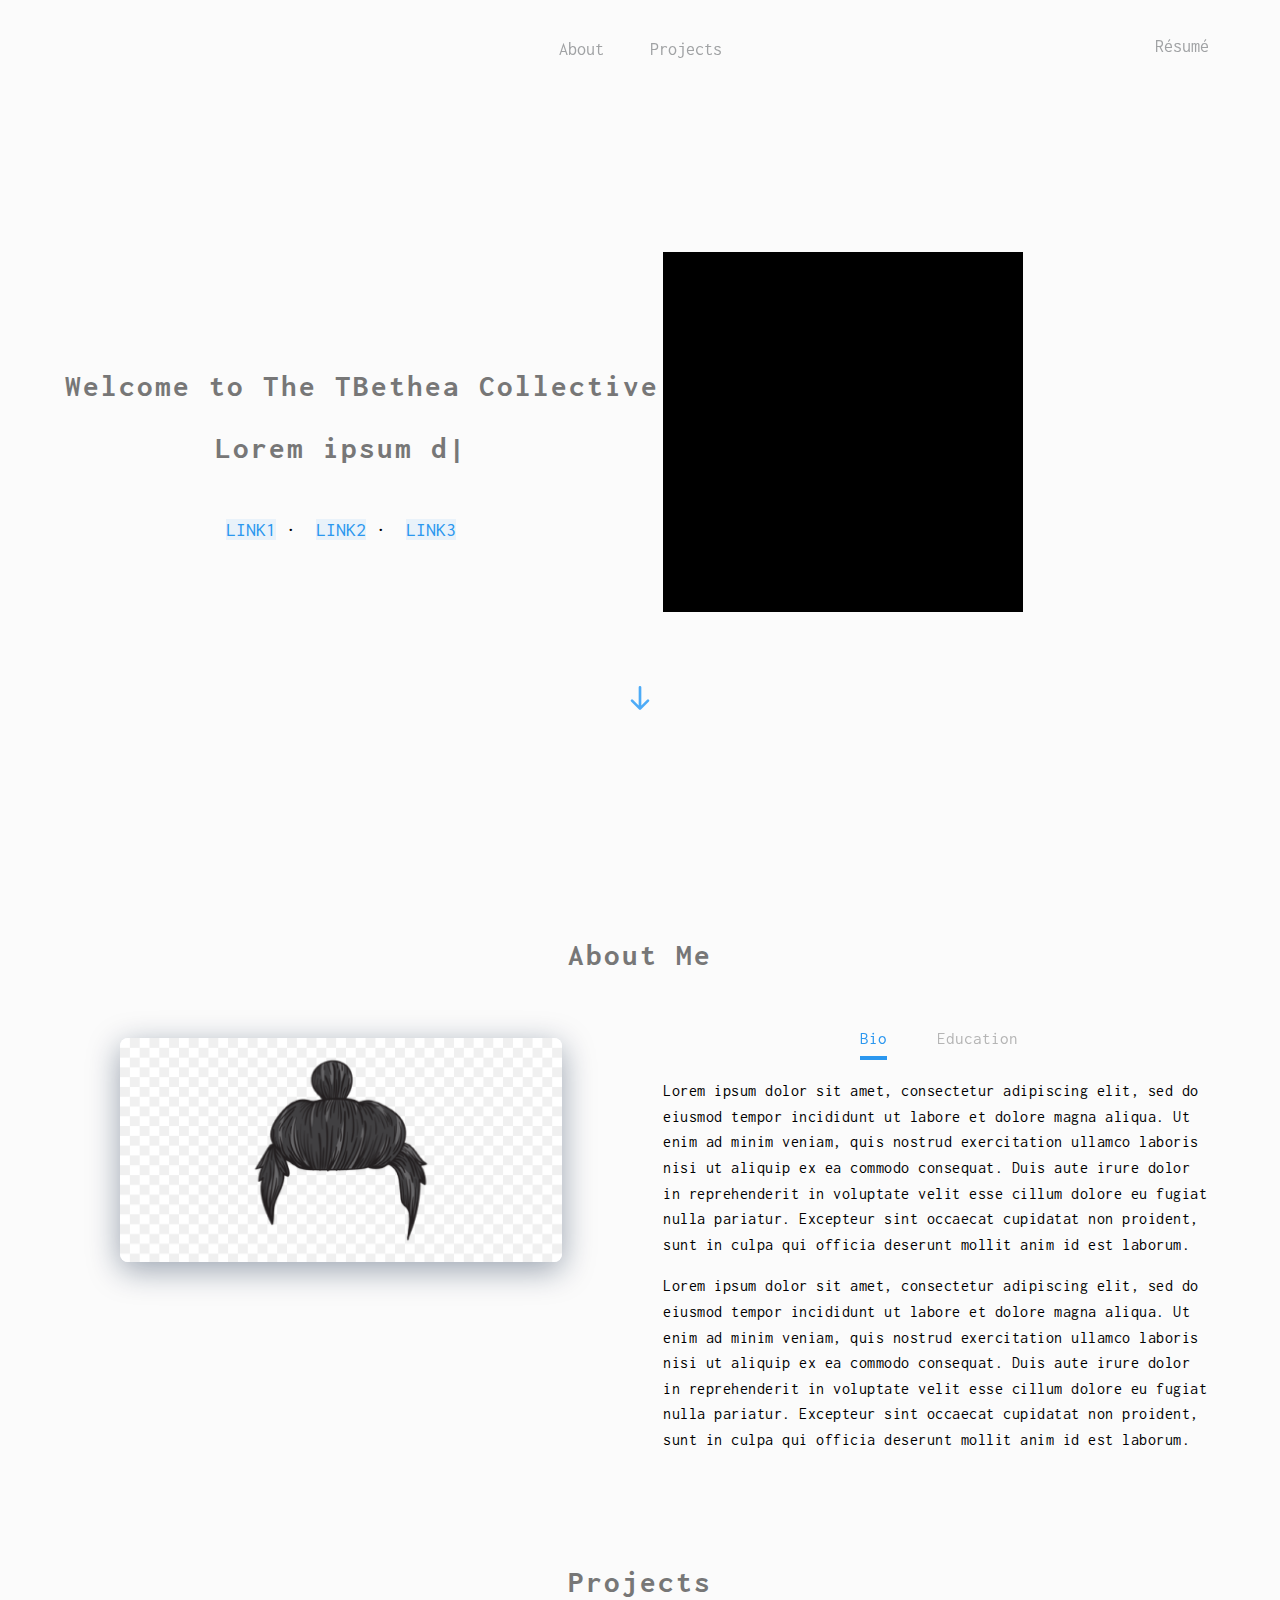
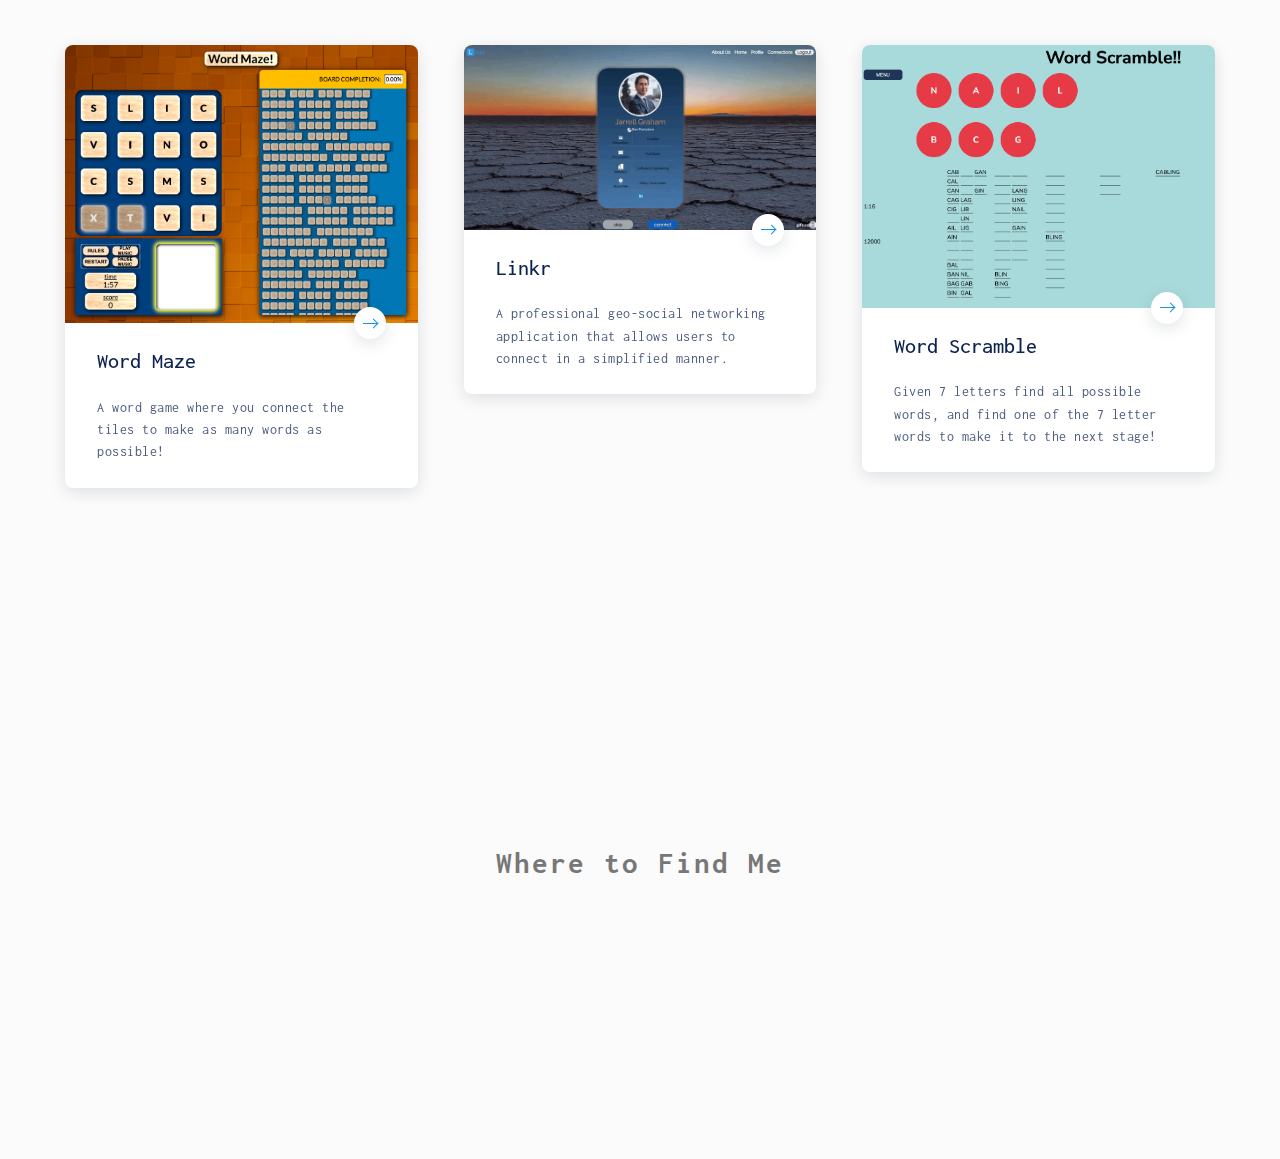
==== commit ffb37847: "set up Taurean website" ====
--- a/index.html
+++ b/index.html
@@ -7,7 +7,7 @@
 <!--[if gt IE 9]><!-->  <html lang="en"> <!--<![endif]-->
 <head>
 	<meta charset="utf-8">
-	<title>Jonathan Diaz</title>
+	<title>The TBethea Collective</title>
 	<meta name="robots" content="noindex, nofollow" />
 	<meta name="description" content="" />
 	<meta name="keywords" content="" />
@@ -59,17 +59,21 @@
 			<div class="section group"  id="section-one" >
 				<div class="col span_6_of_12 animated fadeInUp">
 					<div class="typed">
-						<h1>Hey, I'm Jonathan Diaz, and I'm</h1>
+						<h1>Welcome to The TBethea Collective</h1>
 						<h1><span id="typed"></span></h1>
 					</div>
 					<div class="links">
-						<a href="https://www.linkedin.com/in/jonathan-diaz-72033315/">Linkedin</a>&#183;
-						<a href="https://github.com/KingApe714">Github</a>&#183;
-						<a href="https://angel.co/u/jonathan-diaz-24">AngelList</a>
+						<a href="https://www.google.com/">LINK1</a>&#183;
+						<a href="https://www.google.com">LINK2</a>&#183;
+						<a href="https://www.google.com">LINK3</a>
 					</div>
 				</div>
 				<div class="col span_6_of_12">
-					<img class="clip" src="img/coding.gif"></img>
+					<!-- <img class="clip" src="img/coding.gif"></img> -->
+					<video width="360" height="360" autoplay loop>
+						<source src="img/The_T_Bethea_Collective_Coming_Soon.mp4"
+								type="video/mp4">
+					</video>
 				</div>
 			</div>
 			<div class="smoothscroll">
@@ -91,7 +95,7 @@
 			</div>
 			<div class="section group">
 				<div class="col span_6_of_12 animated fadeIn">
-					<img class="headshot" src="img/me.jpeg"></img>
+					<img class="headshot" src="img/heh.jpeg"></img>
 				</div>
 				<div class="col span_6_of_12 animated fadeIn">
 					<nav class="menu menu--prospero">
@@ -103,9 +107,14 @@
 						</ul>
 					</nav>
 					<div class="about">
-						<p>Nice to meet you, I'm Jonathan! I was born and raised in the Northeast, a dual major at Caldwell University in Financial Economics and Computer Science. After completing my studies at Caldwell I pursued an education from one of the most rigorous coding bootcamps in the nation, App Academy. I currently work as an instructor for App Academy and own a solutions company where I help small to mid-sized businesses with their online presence.</p>
-						<p>Prior to going back to school and finishing my education I worked as a regional sales manager for Verizon FiOS. While working there I immediately realized that the industry was moving to online sales and no matter my efforts, I wasn't going to be able to outsell the machine. It was daunting to approach prospects that I knew qualified to buy from me tell me that they already purchased from the website. It turned out that out of all of the channels that Verizon sold FiOS through, their online sales were unmatched. I knew I needed to be on the other side of it, thus my journey to become a software engineer began.</p>
-						<p>This is only a small portion of my story with tons more to share. Feel free to message me through any of the provided links. I'd also caution against playing any of my word games because of how addicting they can be ;-D</p>
+						<p>Lorem ipsum dolor sit amet, consectetur adipiscing elit, sed do eiusmod tempor incididunt ut labore et dolore magna
+						aliqua. Ut enim ad minim veniam, quis nostrud exercitation ullamco laboris nisi ut aliquip ex ea commodo consequat. Duis
+						aute irure dolor in reprehenderit in voluptate velit esse cillum dolore eu fugiat nulla pariatur. Excepteur sint
+						occaecat cupidatat non proident, sunt in culpa qui officia deserunt mollit anim id est laborum.</p>
+						<p>Lorem ipsum dolor sit amet, consectetur adipiscing elit, sed do eiusmod tempor incididunt ut labore et dolore magna
+						aliqua. Ut enim ad minim veniam, quis nostrud exercitation ullamco laboris nisi ut aliquip ex ea commodo consequat. Duis
+						aute irure dolor in reprehenderit in voluptate velit esse cillum dolore eu fugiat nulla pariatur. Excepteur sint
+						occaecat cupidatat non proident, sunt in culpa qui officia deserunt mollit anim id est laborum.</p>
 					</div>
 				</div>
 			</div>
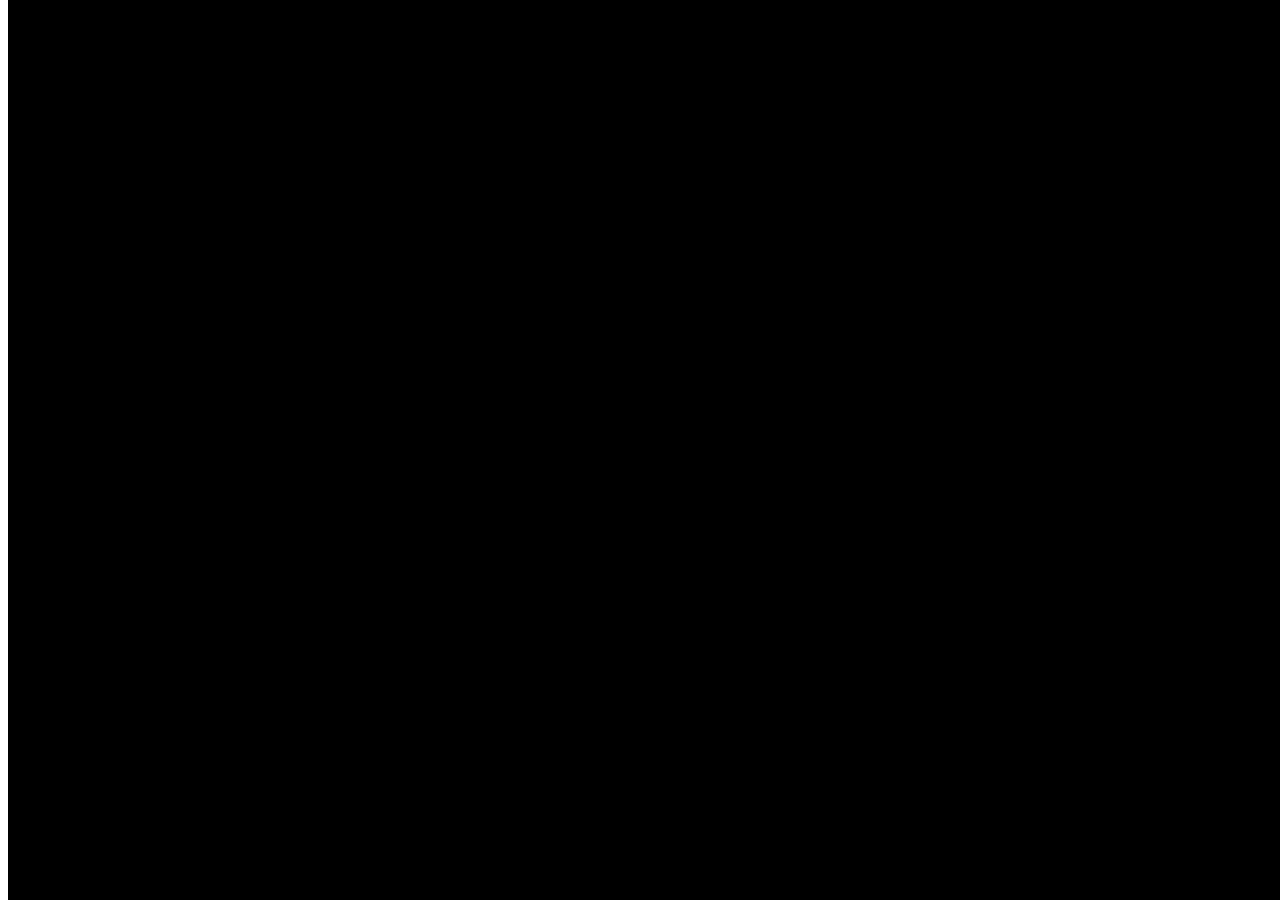
==== commit 4c295ada: "emptied out site and made vid autoplay with a matching black background" ====
--- a/index.html
+++ b/index.html
@@ -1,210 +1,15 @@
 <!DOCTYPE html>
-
-<!-- ORIGINAL PORTFOLIO CREATED BY BRIAN HO https://github.com/mrbrianhobo -->
-
-<!--[if IE 8]>      <html class="ie ie8"> <![endif]-->
-<!--[if IE 9]>      <html class="ie ie9"> <![endif]-->
-<!--[if gt IE 9]><!-->  <html lang="en"> <!--<![endif]-->
+<html lang="en">
 <head>
-	<meta charset="utf-8">
-	<title>The TBethea Collective</title>
-	<meta name="robots" content="noindex, nofollow" />
-	<meta name="description" content="" />
-	<meta name="keywords" content="" />
-	<meta name="viewport" content="width=device-width, initial-scale=1.0">
-	<link rel="stylesheet" href="css/animate.css">
-	<link rel="stylesheet" href="css/normalize.css">
-	<link rel="stylesheet" href="css/font-awesome.min.css">
-	<!-- <link rel="stylesheet" href="css/styles.min.css"> -->
-	<link rel="stylesheet" href="css/main.css">
-	<link rel="stylesheet" href="https://cdnjs.cloudflare.com/ajax/libs/font-awesome/6.1.1/css/all.min.css" integrity="sha512-KfkfwYDsLkIlwQp6LFnl8zNdLGxu9YAA1QvwINks4PhcElQSvqcyVLLD9aMhXd13uQjoXtEKNosOWaZqXgel0g==" crossorigin="anonymous" referrerpolicy="no-referrer" />
-
-	<!-- <link rel="stylesheet" href="https://use.fontawesome.com/releases/v5.1.0/css/all.css" integrity="sha384-lKuwvrZot6UHsBSfcMvOkWwlCMgc0TaWr+30HWe3a4ltaBwTZhyTEggF5tJv8tbt" crossorigin="anonymous"> -->
-	<link rel="stylesheet" href="https://fonts.googleapis.com/css?family=Inconsolata:400,700">
-	<link rel="shortcut icon" href="img/heh.jpeg">
-
-	<!-- Global site tag (gtag.js) - Google Analytics -->
-	<script async src="https://www.googletagmanager.com/gtag/js?id=UA-52373357-3"></script>
-	<script>
-	window.dataLayer = window.dataLayer || [];
-	function gtag(){dataLayer.push(arguments);}
-	gtag('js', new Date());
-
-	gtag('config', 'UA-52373357-3');
-	</script>
+    <meta charset="UTF-8">
+    <meta http-equiv="X-UA-Compatible" content="IE=edge">
+    <meta name="viewport" content="width=device-width, initial-scale=1.0">
+    <link rel="stylesheet" href="style.css">
+    <title>The TBethea Collective</title>
 </head>
 <body>
-	<svg xmlns="http://www.w3.org/2000/svg" style="position: absolute; width: 0px; height: 0px; display: none;"><symbol viewBox="0 0 24 24" id="icon--add"><path d="M13 11V5a1 1 0 0 0-2 0v6H5a1 1 0 0 0 0 2h6v6a1 1 0 0 0 2 0v-6h6a1 1 0 0 0 0-2h-6z"></path></symbol><symbol viewBox="0 0 24 24" id="icon--apple-filled"><path d="M17.822 13.288c.029 3.296 2.89 4.392 2.924 4.408-.026.077-.458 1.563-1.51 3.1-.908 1.328-1.85 2.65-3.334 2.676-1.461.027-1.929-.865-3.598-.865-1.668 0-2.189.838-3.57.892-1.432.055-2.525-1.432-3.439-2.755-1.873-2.707-3.304-7.648-1.383-10.982.953-1.657 2.659-2.704 4.51-2.733 1.406-.025 2.737.949 3.595.949.862 0 2.476-1.171 4.173-.999.71.03 2.705.287 3.986 2.159-.104.066-2.381 1.39-2.354 4.15zm-2.567-9.115c-.804.971-2.121 1.728-3.412 1.628-.174-1.323.477-2.698 1.221-3.56.83-.972 2.232-1.694 3.389-1.741.147 1.348-.395 2.699-1.198 3.673z"></path></symbol><symbol viewBox="0 0 24 24" id="icon--apple"><path d="M16.106 8.977l-.118-.008c-.377-.038-.849.069-1.618.364.203-.078-.748.295-.98.375-.5.174-.913.27-1.373.27-.456 0-.875-.091-1.356-.254a10.03 10.03 0 0 1-.5-.184l-.442-.174c-.632-.248-.99-.342-1.266-.337-1.127.017-2.196.667-2.808 1.731-1.26 2.188-.556 6.17 1.296 8.847.558.809.902 1.249 1.246 1.571.272.254.418.324.469.323.214-.009.37-.054.759-.218l.163-.07c.99-.42 1.683-.606 2.726-.606 1.015 0 1.691.184 2.647.596.085.038.085.038.162.07.388.167.526.204.754.2.334-.007.76-.404 1.719-1.807.257-.376.485-.77.683-1.17a7.164 7.164 0 0 1-.363-.322c-1.277-1.214-2.066-2.85-2.084-4.867A6.54 6.54 0 0 1 17.19 9.2a3.348 3.348 0 0 0-1.084-.224zm-1.744.36zm3.46 3.951c.029 3.296 2.89 4.392 2.924 4.408-.026.077-.458 1.563-1.51 3.1-.908 1.328-1.85 2.65-3.334 2.676-1.461.027-1.929-.865-3.598-.865-1.668 0-2.189.838-3.57.892-1.432.055-2.525-1.432-3.439-2.755-1.873-2.707-3.304-7.648-1.383-10.982.953-1.657 2.659-2.704 4.51-2.733 1.406-.025 2.737.949 3.595.949.862 0 2.476-1.171 4.173-.999.71.03 2.705.287 3.986 2.159-.104.066-2.381 1.39-2.354 4.15zM14.471 1.112A4.975 4.975 0 0 1 16.01.548L16.453.5l.023.557a4.75 4.75 0 0 1-.293 1.497c-.547.141-1.209.53-1.605.994-.459.531-.757 1.244-.763 1.798a4.254 4.254 0 0 1-.659.282l-1.313.173.115-1.486a4.89 4.89 0 0 1 .166-.506c.497-.023 1.146-.375 1.59-.91.44-.536.713-1.187.757-1.787zm.784 3.061c-.804.971-2.121 1.728-3.412 1.628-.174-1.323.477-2.698 1.221-3.56.83-.972 2.232-1.694 3.389-1.741.147 1.348-.395 2.699-1.198 3.673z"></path></symbol><symbol viewBox="0 0 24 24" id="icon--arrow-bottom"><path d="M13 17.586l4.293-4.293a1 1 0 0 1 1.414 1.414l-6 6a1 1 0 0 1-1.414 0l-6-6a1 1 0 0 1 1.414-1.414L11 17.586V4a1 1 0 0 1 2 0v13.586z"></path></symbol><symbol viewBox="0 0 24 24" id="icon--arrow-left"><path d="M6.414 13H20a1 1 0 0 0 0-2H6.414l4.293-4.293a1 1 0 1 0-1.414-1.414l-6 6a1 1 0 0 0 0 1.414l6 6a1 1 0 1 0 1.414-1.414L6.414 13z"></path></symbol><symbol viewBox="0 0 24 24" id="icon--arrow-right"><path d="M17.586 11H4a1 1 0 0 0 0 2h13.586l-4.293 4.293a1 1 0 0 0 1.414 1.414l6-6a1 1 0 0 0 0-1.414l-6-6a1 1 0 0 0-1.414 1.414L17.586 11z"></path></symbol><symbol viewBox="0 0 24 24" id="icon--arrow-top"><path d="M11 6.414l-4.293 4.293a1 1 0 1 1-1.414-1.414l6-6a1 1 0 0 1 1.414 0l6 6a1 1 0 1 1-1.414 1.414L13 6.414V20a1 1 0 0 1-2 0V6.414z"></path></symbol><symbol viewBox="0 0 24 24" id="icon--assign-to-me"><path d="M17 21a1 1 0 0 1-2 0v-2a3 3 0 0 0-3-3H5a3 3 0 0 0-3 3v2a1 1 0 0 1-2 0v-2a5 5 0 0 1 5-5h7a5 5 0 0 1 5 5v2zm-8.5-9a5 5 0 1 1 0-10 5 5 0 0 1 0 10zm0-2a3 3 0 1 0 0-6 3 3 0 0 0 0 6zm9.207.293L19 11.586l3.293-3.293a1 1 0 0 1 1.414 1.414l-4 4a1 1 0 0 1-1.414 0l-2-2a1 1 0 0 1 1.414-1.414z"></path></symbol><symbol viewBox="0 0 24 24" id="icon--attachment"><path d="M20.733 10.343l-9.19 9.19a5.003 5.003 0 1 1-7.076-7.076l9.19-9.19a3.002 3.002 0 0 1 4.246 4.246l-9.2 9.19a1.001 1.001 0 1 1-1.416-1.416l8.49-8.48a1 1 0 0 0-1.414-1.415l-8.49 8.48a3.001 3.001 0 1 0 4.244 4.245l9.2-9.19a5.002 5.002 0 1 0-7.074-7.074l-9.19 9.19a7.003 7.003 0 0 0 9.904 9.904l9.19-9.19a1 1 0 0 0-1.414-1.414z"></path></symbol><symbol viewBox="0 0 24 24" id="icon--award"><path fill-rule="evenodd" d="M9.015 15.425l-.75 5.65 3.22-1.932a1 1 0 0 1 1.03 0l3.22 1.932-.749-5.65A7.978 7.978 0 0 1 12 16a7.978 7.978 0 0 1-2.985-.575zm-1.876-1.07a8 8 0 1 1 9.722 0l1.13 8.513a1 1 0 0 1-1.505.99L12 21.165l-4.486 2.691a1 1 0 0 1-1.505-.989l1.13-8.513zm8.192-1.364A6 6 0 1 0 12 14a5.97 5.97 0 0 0 3.17-.905.995.995 0 0 1 .16-.104z"></path></symbol><symbol viewBox="0 0 24 24" id="icon--back"><path d="M6.414 8H16a5 5 0 0 1 5 5v7a1 1 0 0 1-2 0v-7a3 3 0 0 0-3-3H6.414l3.293 3.293a1 1 0 1 1-1.414 1.414l-5-5a1 1 0 0 1 0-1.414l5-5a1 1 0 0 1 1.414 1.414L6.414 8z"></path></symbol><symbol viewBox="0 0 24 24" id="icon--backlog"><path fill-rule="evenodd" d="M3 5a1 1 0 1 1 0-2h14a1 1 0 0 1 0 2H3zm4 5a1 1 0 1 1 0-2h14a1 1 0 0 1 0 2H7zm-4 5a1 1 0 0 1 0-2h14a1 1 0 0 1 0 2H3zm0 5a1 1 0 0 1 0-2h14a1 1 0 0 1 0 2H3z"></path></symbol><symbol viewBox="0 0 24 24" id="icon--billing"><path d="M13 4h4a1 1 0 0 1 0 2h-4v5h1.5a4.5 4.5 0 0 1 0 9H13v3a1 1 0 0 1-2 0v-3H6a1 1 0 0 1 0-2h5v-5H9.5a4.5 4.5 0 1 1 0-9H11V1a1 1 0 0 1 2 0v3zm0 9v5h1.5a2.5 2.5 0 0 0 0-5H13zm-2-2V6H9.5a2.5 2.5 0 1 0 0 5H11z"></path></symbol><symbol viewBox="0 0 24 24" id="icon--bold"><path d="M6 11h9a5 5 0 0 1 0 10H6a1 1 0 0 1-1-1v-8a1 1 0 0 1 1-1zm1 2v6h8a3 3 0 0 0 0-6H7zM6 3h8a5 5 0 0 1 0 10H6a1 1 0 0 1-1-1V4a1 1 0 0 1 1-1zm1 2v6h7a3 3 0 0 0 0-6H7z"></path></symbol><symbol viewBox="0 0 24 24" id="icon--bug"><path d="M22 10h-3.685a6.978 6.978 0 0 0-.262-.5L21 7.535V4h-2v2.465l-2.192 1.461A7.027 7.027 0 0 0 14.583 6.5c.258-.443.417-.951.417-1.5 0-1.654-1.346-3-3-3S9 3.346 9 5c0 .549.159 1.057.417 1.5a6.998 6.998 0 0 0-2.225 1.426L5 6.465V4H3v3.535L5.947 9.5c-.094.162-.18.33-.262.5H2v2h3.08c-.047.328-.08.66-.08 1 0 .34.033.672.08 1H2v2h3.685c.096.201.201.396.315.586l-2 2V22h2v-2.586l1.27-1.27a6.958 6.958 0 0 0 9.46.001l1.27 1.27V22h2v-3.414l-2-2c.114-.189.219-.385.314-.586H22v-2h-3.08c.047-.328.08-.66.08-1 0-.34-.033-.672-.08-1H22v-2zM11 5c0-.551.449-1 1-1 .551 0 1 .449 1 1 0 .551-.449 1-1 1-.551 0-1-.449-1-1zm1 13c-2.776 0-5-2.349-5-5 0-2.757 2.243-5 5-5s5 2.243 5 5c0 2.652-2.224 5-5 5z"></path></symbol><symbol viewBox="0 0 24 24" id="icon--calendar"><path fill-rule="evenodd" d="M20 9V6a1 1 0 0 0-1-1h-2v1a1 1 0 0 1-2 0V5H9v1a1 1 0 1 1-2 0V5H5a1 1 0 0 0-1 1v3h16zm0 2H4v9a1 1 0 0 0 1 1h14a1 1 0 0 0 1-1v-9zM9 3h6V2a1 1 0 0 1 2 0v1h2a3 3 0 0 1 3 3v14a3 3 0 0 1-3 3H5a3 3 0 0 1-3-3V6a3 3 0 0 1 3-3h2V2a1 1 0 1 1 2 0v1z"></path></symbol><symbol viewBox="0 0 24 24" id="icon--check-circle"><path d="M21 11.07a1 1 0 0 1 2 0V12a11 11 0 1 1-6.523-10.053 1 1 0 0 1-.814 1.826A9 9 0 1 0 21 12v-.93zm-9 1.516L22.293 2.293a1 1 0 0 1 1.414 1.414l-11 11a1 1 0 0 1-1.414 0l-3-3a1 1 0 0 1 1.414-1.414L12 12.586z"></path></symbol><symbol viewBox="0 0 24 24" id="icon--check"><path d="M4.707 11.293a1 1 0 1 0-1.414 1.414l5 5a1 1 0 0 0 1.414 0l11-11a1 1 0 1 0-1.414-1.414L9 15.586l-4.293-4.293z"></path></symbol><symbol viewBox="0 0 24 24" id="icon--clear-formatting"><path d="M21.414 8.394l-4.95-4.951c-.755-.752-2.071-.754-2.828.001L1.615 15.465c-.78.78-.78 2.049 0 2.828L3.322 20h9.313l8.778-8.778c.379-.378.587-.88.587-1.414 0-.534-.208-1.037-.586-1.414zM11.808 18H4.15l-1.121-1.121 4.804-4.804 4.95 4.951-.975.974zm2.389-2.389l-4.95-4.95 5.804-5.803L20 9.808l-5.803 5.803z"></path></symbol><symbol viewBox="0 0 24 24" id="icon--close"><path d="M13.414 12l5.293 5.293a1 1 0 0 1-1.414 1.414L12 13.414l-5.293 5.293a1 1 0 1 1-1.414-1.414L10.586 12 5.293 6.707a1 1 0 0 1 1.414-1.414L12 10.586l5.293-5.293a1 1 0 0 1 1.414 1.414L13.414 12z"></path></symbol><symbol viewBox="0 0 24 24" id="icon--command"><path d="M14 10h-4v4h4v-4zm0 4h4a4 4 0 1 1-4 4v-4zm-4 0v4a4 4 0 1 1-4-4h4zm0-4H6a4 4 0 1 1 4-4v4zm4 0V6a4 4 0 1 1 4 4h-4zm2-2v8H8V8h8zM8 8V6a2 2 0 1 0-2 2h2zm0 8H6a2 2 0 1 0 2 2v-2zm8 0v2a2 2 0 1 0 2-2h-2zm0-8h2a2 2 0 1 0-2-2v2z"></path></symbol><symbol viewBox="0 0 24 24" id="icon--comment"><path fill-rule="evenodd" d="M22 11.499a9.376 9.376 0 0 1-1.005 4.248A9.5 9.5 0 0 1 12.503 21a9.38 9.38 0 0 1-3.87-.824L3.317 21.95a1 1 0 0 1-1.265-1.265l1.773-5.318a9.498 9.498 0 0 1 4.424-12.36A9.377 9.377 0 0 1 12.5 2l.555.002C17.88 2.268 21.732 6.12 22 11v.499zm-17.419 7.92l3.803-1.268a1 1 0 0 1 .767.056A7.382 7.382 0 0 0 12.5 19a7.502 7.502 0 0 0 6.707-4.15A7.38 7.38 0 0 0 20 11.502l.002-.448C19.792 7.248 16.752 4.21 13 4h-.503a7.385 7.385 0 0 0-3.35.795A7.5 7.5 0 0 0 5 11.503a7.38 7.38 0 0 0 .793 3.346 1 1 0 0 1 .056.767L4.58 19.42z"></path></symbol><symbol viewBox="0 0 24 24" id="icon--construction"><path d="M4 6a1 1 0 0 0-1 1v4a1 1 0 0 0 1 1h16a1 1 0 0 0 1-1V7a1 1 0 0 0-1-1H4zm0-2h16a3 3 0 0 1 3 3v4a3 3 0 0 1-3 3H4a3 3 0 0 1-3-3V7a3 3 0 0 1 3-3zm-1.293 9.707l-1.414-1.414 8-8 1.414 1.414-8 8zm6 0l-1.414-1.414 8-8 1.414 1.414-8 8zm6 0l-1.414-1.414 8-8 1.414 1.414-8 8zM4 19h2a.5.5 0 1 0 1 0h2a2.5 2.5 0 1 1-5 0zm11 0h2a.5.5 0 1 0 1 0h2a2.5 2.5 0 1 1-5 0zM4 14a1 1 0 0 1 2 0v5a1 1 0 0 1-2 0v-5zm3 0a1 1 0 0 1 2 0v5a1 1 0 0 1-2 0v-5zm8 0a1 1 0 0 1 2 0v5a1 1 0 0 1-2 0v-5zm3 0a1 1 0 0 1 2 0v5a1 1 0 0 1-2 0v-5z"></path></symbol><symbol viewBox="0 0 24 24" id="icon--cookie"><path d="M21.453 9.998a.994.994 0 0 1 .455.717A9.8 9.8 0 0 1 22 12c0 5.515-4.486 10-10 10S2 17.515 2 12a9.984 9.984 0 0 1 9.492-9.975.998.998 0 1 1 .918 1.494A2.97 2.97 0 0 0 12 5c0 1.654 1.346 3 3 3 .531 0 1.045-.147 1.529-.436a1 1 0 0 1 1.504.718A2.002 2.002 0 0 0 20 10c.184 0 .377-.035.61-.109.282-.091.591-.052.843.107zM12 20c4.411 0 8-3.589 8-8a4.007 4.007 0 0 1-3.566-2.218A4.881 4.881 0 0 1 15 10c-2.757 0-5-2.243-5-5 0-.253.02-.504.059-.752A7.986 7.986 0 0 0 4 12c0 4.411 3.589 8 8 8zM8 9c1.654 0 3 1.346 3 3s-1.346 3-3 3-3-1.346-3-3 1.346-3 3-3zm0 4c.551 0 1-.449 1-1 0-.551-.449-1-1-1-.551 0-1 .449-1 1 0 .551.449 1 1 1zm8.001 2a1 1 0 1 0 0-2 1 1 0 0 0 0 2zM16 4a1 1 0 1 0 0-2 1 1 0 0 0 0 2zm5 2a1 1 0 1 0 0-2 1 1 0 0 0 0 2zm-9 12a1 1 0 1 0 0-2 1 1 0 0 0 0 2z"></path></symbol><symbol viewBox="0 0 24 24" id="icon--copy"><path d="M11 10a1 1 0 0 0-1 1v9a1 1 0 0 0 1 1h9a1 1 0 0 0 1-1v-9a1 1 0 0 0-1-1h-9zm0-2h9a3 3 0 0 1 3 3v9a3 3 0 0 1-3 3h-9a3 3 0 0 1-3-3v-9a3 3 0 0 1 3-3zm-6 6a1 1 0 0 1 0 2H4a3 3 0 0 1-3-3V4a3 3 0 0 1 3-3h9a3 3 0 0 1 3 3v1a1 1 0 0 1-2 0V4a1 1 0 0 0-1-1H4a1 1 0 0 0-1 1v9a1 1 0 0 0 1 1h1z"></path></symbol><symbol viewBox="0 0 24 24" id="icon--coupon"><path d="M23 10a1 1 0 0 0 1-1V4a1 1 0 0 0-1-1H1a1 1 0 0 0-1 1v5a1 1 0 0 0 1 1c1.104 0 2 .898 2 2 0 1.103-.896 2-2 2a1 1 0 0 0-1 1v5a1 1 0 0 0 1 1h22a1 1 0 0 0 1-1v-5a1 1 0 0 0-1-1c-1.104 0-2-.897-2-2 0-1.102.896-2 2-2zm-1 5.874V19h-4v-2h-2v2H2v-3.126A4.01 4.01 0 0 0 5 12a4.01 4.01 0 0 0-3-3.874V5h14v2h2V5h4v3.126A4.01 4.01 0 0 0 19 12a4.01 4.01 0 0 0 3 3.874zM16 9h2v2h-2V9zm0 4h2v2h-2v-2zm-9.707 1.293l7-7 1.413 1.414-7 7-1.413-1.414zM8 11a2 2 0 1 0 0-4 2 2 0 0 0 0 4zm5 5a2 2 0 1 0 0-4 2 2 0 0 0 0 4z"></path></symbol><symbol viewBox="0 0 24 24" id="icon--delete"><path d="M17 5h4a1 1 0 0 1 0 2h-1v13a3 3 0 0 1-3 3H7a3 3 0 0 1-3-3V7H3a1 1 0 1 1 0-2h4V4a3 3 0 0 1 3-3h4a3 3 0 0 1 3 3v1zm-2 0V4a1 1 0 0 0-1-1h-4a1 1 0 0 0-1 1v1h6zm3 2H6v13a1 1 0 0 0 1 1h10a1 1 0 0 0 1-1V7z"></path></symbol><symbol viewBox="0 0 24 24" id="icon--download"><path d="M13 13.586l2.293-2.293a1 1 0 0 1 1.414 1.414l-4 4a1 1 0 0 1-1.414 0l-4-4a1 1 0 0 1 1.414-1.414L11 13.586V2a1 1 0 0 1 2 0v11.586zM2 17a1 1 0 0 1 2 0v3a1 1 0 0 0 1 1h14a1 1 0 0 0 1-1v-3a1 1 0 0 1 2 0v3a3 3 0 0 1-3 3H5a3 3 0 0 1-3-3v-3z"></path></symbol><symbol viewBox="0 0 24 24" id="icon--dropdown"><path d="M12 13.586L6.707 8.293a1 1 0 0 0-1.414 1.414l6 6a1 1 0 0 0 1.414 0l6-6a1 1 0 1 0-1.414-1.414L12 13.586z"></path></symbol><symbol viewBox="0 0 24 24" id="icon--edit"><path d="M19 14.66a1 1 0 0 1 2 0V20a3 3 0 0 1-3 3H4a3 3 0 0 1-3-3V6a3 3 0 0 1 3-3h5.34a1 1 0 1 1 0 2H4a1 1 0 0 0-1 1v14a1 1 0 0 0 1 1h14a1 1 0 0 0 1-1v-5.34zm-.293-13.367l4 4a1 1 0 0 1 0 1.414l-10 10A1 1 0 0 1 12 17H8a1 1 0 0 1-1-1v-4a1 1 0 0 1 .293-.707l10-10a1 1 0 0 1 1.414 0zM9 12.414V15h2.586l9-9L18 3.414l-9 9z"></path></symbol><symbol viewBox="0 0 24 24" id="icon--file"><path fill-rule="evenodd" d="M19 10h-6a1 1 0 0 1-1-1V3H6a1 1 0 0 0-1 1v16a1 1 0 0 0 1 1h12a1 1 0 0 0 1-1V10h1a1 1 0 0 0 1-1v11a3 3 0 0 1-3 3H6a3 3 0 0 1-3-3V4a3 3 0 0 1 3-3h7a1 1 0 0 1 .707.293l7 7a1 1 0 0 1 .217.324zm-5-5.586V8h3.586L14 4.414z"></path></symbol><symbol viewBox="0 0 24 24" id="icon--franz"><path d="M17.324 16.917c1.829 0 3.411-.21 4.673-.608-.143.608-.38 1.334-.752 1.983-.72 1.262-2.524 1.118-3.318 1.118s-1.37-.289-1.37-.83v-1.706c.255.028.511.043.767.043zm2.454-5.762a5.818 5.818 0 0 1-.506-.467c.082-.08.163-.155.242-.223C20.777 9.383 20.524 5 21.534 5c.397 0 .36 1.136.36 2.399 0 .677.084 2.714.16 4.52-.686-.012-1.78-.378-2.276-.764zm-17.55.743c.077-1.801.16-3.825.16-4.5C2.387 6.137 2.35 5 2.747 5c1.01 0 .757 4.383 2.02 5.465l.095.085a7.08 7.08 0 0 1-.64.605c-.434.337-1.32.658-1.995.743zm4.449 5.019c.349 0 .699-.027 1.049-.08v1.743c0 .541-.577.83-1.371.83s-2.597.144-3.318-1.118c-.353-.617-.585-1.303-.73-1.892 1.209.339 2.685.517 4.37.517zm16.602-4.197c.302 0 .557.158.666.413.133.313.022.699-.297 1.03-1.009 1.048-3.314 1.648-6.324 1.648-1.977 0-3.762-1.037-4.773-2.007a.795.795 0 0 0-.524-.207h-.007l-.036.003-.01-.003h-.001c-.052 0-.32.01-.524.207-1.011.97-2.796 2.007-4.772 2.007-3.011 0-5.316-.6-6.325-1.648-.319-.331-.43-.717-.297-1.03.109-.255.364-.413.666-.413.213 0 .44.074.674.218.034.02.17.088.513.088.927 0 2.297-.457 2.993-.999.347-.27.778-.726 1.234-1.21C7.093 9.8 7.999 8.84 8.783 8.84c.556 0 1.198.26 1.818.51.517.21 1.051.426 1.399.426.348 0 .882-.217 1.399-.426.62-.25 1.262-.51 1.819-.51.783 0 1.689.96 2.647 1.977.456.484.887.94 1.234 1.21.696.542 2.066.999 2.993.999.344 0 .48-.067.513-.088.234-.144.46-.218.674-.218z"></path></symbol><symbol viewBox="0 0 24 24" id="icon--git"><path d="M9.884 18.961A4.002 4.002 0 0 1 2 18a4.002 4.002 0 0 1 3-3.874V3a1 1 0 1 1 2 0v11.126a4.007 4.007 0 0 1 2.862 2.828 8.003 8.003 0 0 0 7.092-7.092A4.002 4.002 0 0 1 18 2a4 4 0 0 1 .961 7.884 10.003 10.003 0 0 1-9.077 9.077zM18 8a2 2 0 1 0 0-4 2 2 0 0 0 0 4zM6 20a2 2 0 1 0 0-4 2 2 0 0 0 0 4z"></path></symbol><symbol viewBox="0 0 24 24" id="icon--headline-1"><path fill-rule="evenodd" d="M13 13H4v7a1 1 0 0 1-2 0V4a1 1 0 1 1 2 0v7h9V4a1 1 0 0 1 2 0v16a1 1 0 0 1-2 0v-7zm6.044 2.894l-.847.846L17 15.543l2.292-2.293a.842.842 0 0 1 .923-.185.85.85 0 0 1 .523.784v7.185h-1.694v-5.14z"></path></symbol><symbol viewBox="0 0 24 24" id="icon--headline-2"><path fill-rule="evenodd" d="M13 13H4v7a1 1 0 0 1-2 0V4a1 1 0 1 1 2 0v7h9V4a1 1 0 0 1 2 0v16a1 1 0 0 1-2 0v-7zm6.5 0c1.38 0 2.5 1.077 2.5 2.4 0 1.18-1.232 2.826-2.27 4H22V21h-4.167a.83.83 0 0 1-.768-.494.775.775 0 0 1 .18-.872c1.485-1.428 3.09-3.452 3.09-4.234 0-.442-.375-.8-.835-.8-.458 0-.833.358-.833.8v.8H17v-.8c0-1.323 1.122-2.4 2.5-2.4z"></path></symbol><symbol viewBox="0 0 24 24" id="icon--help"><path fill-rule="evenodd" d="M12 23C5.925 23 1 18.075 1 12S5.925 1 12 1s11 4.925 11 11-4.925 11-11 11zm0-2a9 9 0 1 0 0-18 9 9 0 0 0 0 18zm-.08-3.3a1.1 1.1 0 1 1 0-2.2 1.1 1.1 0 0 1 0 2.2zm-1.887-8.368a1 1 0 1 1-1.886-.664A4 4 0 0 1 15.92 10c0 1.28-.758 2.29-1.945 3.082a7.575 7.575 0 0 1-1.739.867 1 1 0 1 1-.632-1.898 5.988 5.988 0 0 0 1.262-.633c.687-.459 1.054-.948 1.054-1.42a2 2 0 0 0-3.887-.666z"></path></symbol><symbol viewBox="0 0 24 24" id="icon--inbox"><path fill-rule="evenodd" d="M22.905 12.574A.993.993 0 0 1 23 13v5a3 3 0 0 1-3 3H4a3 3 0 0 1-3-3v-5a1 1 0 0 1 .095-.426l3.46-7.79A3 3 0 0 1 7.3 3h9.4a3 3 0 0 1 2.744 1.784l3.461 7.79zM20.461 12l-2.845-6.405A1 1 0 0 0 16.7 5H7.3a1 1 0 0 0-.916.595L3.54 12H8a1 1 0 0 1 .832.445L10.535 15h2.93l1.703-2.555A1 1 0 0 1 16 12h4.461zM21 14h-4.465l-1.703 2.555A1 1 0 0 1 14 17h-4a1 1 0 0 1-.832-.445L7.465 14H3v4a1 1 0 0 0 1 1h16a1 1 0 0 0 1-1v-4z"></path></symbol><symbol viewBox="0 0 24 24" id="icon--info"><path d="M12 23C5.925 23 1 18.075 1 12S5.925 1 12 1s11 4.925 11 11-4.925 11-11 11zm0-2a9 9 0 1 0 0-18 9 9 0 0 0 0 18zm1-5a1 1 0 0 1-2 0v-4a1 1 0 0 1 2 0v4zm-1-6.8A1.1 1.1 0 1 1 12 7a1.1 1.1 0 0 1 0 2.2z"></path></symbol><symbol viewBox="0 0 24 24" id="icon--italic"><path d="M15.693 5l-5.25 14H14a1 1 0 0 1 0 2H5a1 1 0 0 1 0-2h3.307l5.25-14H10a1 1 0 1 1 0-2h9a1 1 0 0 1 0 2h-3.307z"></path></symbol><symbol viewBox="0 0 24 24" id="icon--join"><path d="M12.586 13H3a1 1 0 0 1 0-2h9.586l-2.293-2.293a1 1 0 0 1 1.414-1.414l4 4a1 1 0 0 1 0 1.414l-4 4a1 1 0 0 1-1.414-1.414L12.586 13zM14 23a1 1 0 0 1 0-2h5a1 1 0 0 0 1-1V4a1 1 0 0 0-1-1h-5a1 1 0 0 1 0-2h5a3 3 0 0 1 3 3v16a3 3 0 0 1-3 3h-5z"></path></symbol><symbol viewBox="0 0 24 24" id="icon--layout"><path d="M5 4a1 1 0 0 0-1 1v14a1 1 0 0 0 1 1h14a1 1 0 0 0 1-1V5a1 1 0 0 0-1-1H5zm0-2h14a3 3 0 0 1 3 3v14a3 3 0 0 1-3 3H5a3 3 0 0 1-3-3V5a3 3 0 0 1 3-3zm-2 8a1 1 0 1 1 0-2h18a1 1 0 0 1 0 2H3zm7 11a1 1 0 0 1-2 0V9a1 1 0 1 1 2 0v12z"></path></symbol><symbol viewBox="0 0 24 24" id="icon--leave"><path d="M18.586 13H9a1 1 0 0 1 0-2h9.586l-2.293-2.293a1 1 0 1 1 1.414-1.414l4 4a1 1 0 0 1 0 1.414l-4 4a1 1 0 0 1-1.414-1.414L18.586 13zM10 21a1 1 0 0 1 0 2H5a3 3 0 0 1-3-3V4a3 3 0 0 1 3-3h5a1 1 0 0 1 0 2H5a1 1 0 0 0-1 1v16a1 1 0 0 0 1 1h5z"></path></symbol><symbol viewBox="0 0 24 24" id="icon--link"><path d="M9.2 13.599a1 1 0 0 1 1.6-1.198 4 4 0 0 0 6.033.432l2.988-2.988a4 4 0 0 0-.049-5.607 3.997 3.997 0 0 0-5.597-.059l-1.72 1.71a1 1 0 1 1-1.41-1.418l1.73-1.72a6 6 0 0 1 8.472 8.496l-3 3a6 6 0 0 1-9.048-.648zm5.6-3.198a1 1 0 1 1-1.6 1.198 4 4 0 0 0-6.033-.432L4.18 14.155a4 4 0 0 0 .049 5.607c1.543 1.543 4.038 1.565 5.595.06l1.71-1.71a1 1 0 0 1 1.414 1.415l-1.722 1.722a6 6 0 0 1-8.472-8.496l3-3a6 6 0 0 1 9.048.648z"></path></symbol><symbol viewBox="0 0 24 24" id="icon--loading"><path d="M21.433 8.666a1 1 0 0 1-1.886.668A8 8 0 0 0 13.771 4.2a8.015 8.015 0 0 0-7.446 2.169l-4.64 4.36A1 1 0 0 1 .315 9.27l4.618-4.338a10 10 0 0 1 16.5 3.733zm.882 4.605a1 1 0 0 1 1.37 1.458l-4.618 4.338a10 10 0 0 1-16.5-3.733 1 1 0 0 1 1.886-.668 8 8 0 0 0 5.776 5.134 8.015 8.015 0 0 0 7.446-2.169l4.64-4.36zM2 9h5a1 1 0 1 1 0 2H1a1 1 0 0 1-1-1V4a1 1 0 1 1 2 0v5zm20 6h-5a1 1 0 0 1 0-2h6a1 1 0 0 1 1 1v6a1 1 0 0 1-2 0v-5z"></path></symbol><symbol viewBox="0 0 24 24" id="icon--mention"><path d="M15 8a1 1 0 0 1 2 0v5a2 2 0 1 0 4 0v-1a9 9 0 1 0-3.528 7.146 1 1 0 1 1 1.216 1.588A11 11 0 1 1 23 12v1a4 4 0 0 1-7.26 2.318A5 5 0 1 1 15 8zm-3 7a3 3 0 1 0 0-6 3 3 0 0 0 0 6z"></path></symbol><symbol viewBox="0 0 24 24" id="icon--menu"><path d="M3 13a1 1 0 0 1 0-2h18a1 1 0 0 1 0 2H3zm0-6a1 1 0 1 1 0-2h18a1 1 0 0 1 0 2H3zm0 12a1 1 0 0 1 0-2h18a1 1 0 0 1 0 2H3z"></path></symbol><symbol viewBox="0 0 24 24" id="icon--more-horizontal"><path fill-rule="evenodd" d="M9.5 12a2.5 2.5 0 1 1 5 0 2.5 2.5 0 0 1-5 0zm-9 0a2.5 2.5 0 1 1 5 0 2.5 2.5 0 0 1-5 0zm18 0a2.5 2.5 0 1 1 5 0 2.5 2.5 0 0 1-5 0z"></path></symbol><symbol viewBox="0 0 24 24" id="icon--more"><path fill-rule="evenodd" d="M12.5 15a2.5 2.5 0 1 1 0-5 2.5 2.5 0 0 1 0 5zm0 9a2.5 2.5 0 1 1 0-5 2.5 2.5 0 0 1 0 5zm0-18a2.5 2.5 0 1 1 0-5 2.5 2.5 0 0 1 0 5z"></path></symbol><symbol viewBox="0 0 24 24" id="icon--notes"><path d="M17 9a1 1 0 0 1 0 2H3a1 1 0 0 1 0-2h14zm4-4a1 1 0 0 1 0 2H3a1 1 0 1 1 0-2h18zm0 8a1 1 0 0 1 0 2H3a1 1 0 0 1 0-2h18zm-4 4a1 1 0 0 1 0 2H3a1 1 0 0 1 0-2h14z"></path></symbol><symbol viewBox="0 0 24 24" id="icon--notification"><path d="M18 14V9A6 6 0 0 0 6 9v5c0 .729-.195 1.412-.535 2h13.07A3.982 3.982 0 0 1 18 14zm-8 6.036a1.001 1.001 0 0 0-.595 1.466 3 3 0 0 0 5.19 0c.34-.585.01-1.3-.595-1.466V20h-4v.036zM22 18H2c-1.333 0-1.333-2 0-2a2 2 0 0 0 2-2V9a8 8 0 0 1 16 0v5a2 2 0 0 0 2 2c1.333 0 1.333 2 0 2z"></path></symbol><symbol viewBox="0 0 24 24" id="icon--ordered-list"><path d="M4.32 3.869l-.547.546L3 3.642l1.48-1.481a.544.544 0 0 1 .596-.119.55.55 0 0 1 .338.506V7.47H4.32V3.869zM11 6a1 1 0 0 1 0-2h10a1 1 0 0 1 0 2H11zm0 7a1 1 0 0 1 0-2h10a1 1 0 0 1 0 2H11zm0 7a1 1 0 0 1 0-2h10a1 1 0 0 1 0 2H11zM4.5 9c.828 0 1.5.673 1.5 1.5 0 .738-.739 1.766-1.362 2.5H6v1H3.5a.497.497 0 0 1-.461-.309.499.499 0 0 1 .108-.545c.891-.892 1.854-2.157 1.854-2.646A.501.501 0 0 0 4 10.5v.5H3v-.5C3 9.673 3.673 9 4.5 9zm0 7.442a1.502 1.502 0 0 1 1.117 2.5 1.502 1.502 0 0 1-1.117 2.5H3.001l-.001-1h1.5a.5.5 0 0 0 0-1H4v-1h.5a.5.5 0 0 0 0-1l-1.499.001-.001-1 1.5-.001z"></path></symbol><symbol viewBox="0 0 24 24" id="icon--progress"><path d="M4 9a1 1 0 0 0-1 1v4a1 1 0 0 0 1 1h16a1 1 0 0 0 1-1v-4a1 1 0 0 0-1-1H4zm0-2h16a3 3 0 0 1 3 3v4a3 3 0 0 1-3 3H4a3 3 0 0 1-3-3v-4a3 3 0 0 1 3-3zm2 6h7a1 1 0 0 0 0-2H6a1 1 0 0 0 0 2z"></path></symbol><symbol viewBox="0 0 24 24" id="icon--projects"><path fill="#212529" d="M4 9h5V4H4v5zM3 2h7a1 1 0 0 1 1 1v7a1 1 0 0 1-1 1H3a1 1 0 0 1-1-1V3a1 1 0 0 1 1-1zm12 7h5V4h-5v5zm-1-7h7a1 1 0 0 1 1 1v7a1 1 0 0 1-1 1h-7a1 1 0 0 1-1-1V3a1 1 0 0 1 1-1zm1 18h5v-5h-5v5zm-1-7h7a1 1 0 0 1 1 1v7a1 1 0 0 1-1 1h-7a1 1 0 0 1-1-1v-7a1 1 0 0 1 1-1zM4 20h5v-5H4v5zm-1-7h7a1 1 0 0 1 1 1v7a1 1 0 0 1-1 1H3a1 1 0 0 1-1-1v-7a1 1 0 0 1 1-1z"></path></symbol><symbol viewBox="0 0 24 24" id="icon--read"><path fill-rule="evenodd" d="M.106 11.553c.14-.281.404-.75.788-1.346a20.492 20.492 0 0 1 2.251-2.89C5.661 4.631 8.62 3 12 3c3.38 0 6.339 1.632 8.855 4.316a20.492 20.492 0 0 1 2.25 2.891c.385.596.649 1.065.79 1.346a1 1 0 0 1 0 .894c-.141.281-.405.75-.79 1.346a20.492 20.492 0 0 1-2.25 2.89C18.339 19.369 15.38 21 12 21c-3.38 0-6.339-1.632-8.855-4.316a20.492 20.492 0 0 1-2.25-2.891 15.188 15.188 0 0 1-.79-1.346 1 1 0 0 1 0-.894zm2.468 1.154c.575.89 1.254 1.781 2.03 2.61C6.777 17.631 9.255 19 12 19s5.224-1.368 7.395-3.684A18.513 18.513 0 0 0 21.86 12a18.513 18.513 0 0 0-2.464-3.316C17.224 6.368 14.745 5 12 5S6.776 6.368 4.605 8.684A18.513 18.513 0 0 0 2.14 12c.126.218.27.455.433.707zM12 16a4 4 0 1 1 0-8 4 4 0 0 1 0 8zm0-2a2 2 0 1 0 0-4 2 2 0 0 0 0 4z"></path></symbol><symbol viewBox="0 0 24 24" id="icon--refresh"><path d="M4.525 9l2.8-2.631a8.01 8.01 0 0 1 9.544-1.361 8 8 0 1 1-11.416 9.66 1 1 0 1 0-1.886.664 10 10 0 1 0 2.366-10.4L3 7.688V4a1 1 0 1 0-2 0v5.998A1 1 0 0 0 2.003 11H8a1 1 0 0 0 0-2H4.525z"></path></symbol><symbol viewBox="0 0 24 24" id="icon--review"><path d="M20.29 15.5a1 1 0 0 1 1.842.78A11 11 0 1 1 7.601 1.912a1 1 0 0 1 .8 1.834A9 9 0 1 0 20.29 15.5zM23 12a1 1 0 0 1-1 1H12a1 1 0 0 1-1-1V2a1 1 0 0 1 1-1 11 11 0 0 1 11 11zm-4.636-6.364A9 9 0 0 0 13 3.056V11h7.944a9 9 0 0 0-2.58-5.364z"></path></symbol><symbol viewBox="0 0 24 24" id="icon--search"><path fill-rule="evenodd" d="M17.176 15.762l4.531 4.53a1 1 0 0 1-1.414 1.415l-4.531-4.531a8.5 8.5 0 1 1 1.414-1.414zm-2.016-.73a6.5 6.5 0 1 0-.128.128 1.013 1.013 0 0 1 .128-.128z"></path></symbol><symbol viewBox="0 0 24 24" id="icon--server"><path d="M4 1h16a3 3 0 0 1 3 3v4a3 3 0 0 1-3 3H4a3 3 0 0 1-3-3V4a3 3 0 0 1 3-3zm0 12h16a3 3 0 0 1 3 3v4a3 3 0 0 1-3 3H4a3 3 0 0 1-3-3v-4a3 3 0 0 1 3-3zm0 2a1 1 0 0 0-1 1v4a1 1 0 0 0 1 1h16a1 1 0 0 0 1-1v-4a1 1 0 0 0-1-1H4zM4 3a1 1 0 0 0-1 1v4a1 1 0 0 0 1 1h16a1 1 0 0 0 1-1V4a1 1 0 0 0-1-1H4zm2 4a1 1 0 1 1 0-2 1 1 0 0 1 0 2zm0 12a1 1 0 1 1 0-2 1 1 0 0 1 0 2z"></path></symbol><symbol viewBox="0 0 24 24" id="icon--settings"><path fill-rule="evenodd" d="M20.299 8.715A.647.647 0 0 0 20.83 9H21a3 3 0 0 1 0 6h-.086a.65.65 0 0 0-.595.394.65.65 0 0 0 .118.719l.06.06a3 3 0 1 1-4.244 4.244l-.052-.052a.654.654 0 0 0-.727-.126.649.649 0 0 0-.394.591V21a3 3 0 0 1-6 0 .698.698 0 0 0-.484-.685.647.647 0 0 0-.709.122l-.06.06a3 3 0 1 1-4.244-4.244l.052-.052a.654.654 0 0 0 .126-.727.649.649 0 0 0-.591-.394H3a3 3 0 0 1 0-6 .698.698 0 0 0 .685-.484.647.647 0 0 0-.122-.709l-.06-.06a3 3 0 1 1 4.244-4.244l.052.052a.65.65 0 0 0 .717.13 1 1 0 0 1 .2-.064A.647.647 0 0 0 9 3.17V3a3 3 0 0 1 6 0v.086c.001.26.156.493.404.6a.647.647 0 0 0 .709-.123l.06-.06a3 3 0 1 1 4.244 4.244l-.052.052a.65.65 0 0 0-.13.717 1 1 0 0 1 .064.2zM9.129 5.672a2.655 2.655 0 0 1-2.736-.615l-.06-.06a1 1 0 1 0-1.416 1.416l.068.068c.757.774.967 1.932.554 2.864A2.657 2.657 0 0 1 3.09 11.08H3a1 1 0 0 0 0 2h.174a2.646 2.646 0 0 1 2.42 1.596 2.654 2.654 0 0 1-.537 2.931l-.06.06a1 1 0 1 0 1.416 1.416l.068-.068c.774-.757 1.932-.967 2.864-.554a2.657 2.657 0 0 1 1.735 2.449V21a1 1 0 0 0 2 0v-.174a2.646 2.646 0 0 1 1.596-2.42 2.654 2.654 0 0 1 2.931.537l.06.06a1 1 0 1 0 1.416-1.416l-.068-.068a2.65 2.65 0 0 1-.53-2.923A2.648 2.648 0 0 1 20.91 13H21a1 1 0 0 0 0-2h-.174a2.65 2.65 0 0 1-2.425-1.606 1 1 0 0 1-.073-.264 2.655 2.655 0 0 1 .615-2.737l.06-.06a1 1 0 1 0-1.416-1.416l-.068.068a2.646 2.646 0 0 1-2.913.534A2.651 2.651 0 0 1 13 3.09V3a1 1 0 0 0-2 0v.174a2.65 2.65 0 0 1-1.606 2.425 1 1 0 0 1-.264.073zM12 16a4 4 0 1 1 0-8 4 4 0 0 1 0 8zm0-2a2 2 0 1 0 0-4 2 2 0 0 0 0 4z"></path></symbol><symbol viewBox="0 0 24 24" id="icon--sprint"><path d="M8 2.5h2v19H8v-19zm6 0h2v19h-2v-19zM5 4a1 1 0 0 0-1 1v14a1 1 0 0 0 1 1h14a1 1 0 0 0 1-1V5a1 1 0 0 0-1-1H5zm0-2h14a3 3 0 0 1 3 3v14a3 3 0 0 1-3 3H5a3 3 0 0 1-3-3V5a3 3 0 0 1 3-3z"></path></symbol><symbol viewBox="0 0 24 24" id="icon--star"><path d="M9.808 8.703a1 1 0 0 1-.752.546l-4.906.718 3.549 3.457a1 1 0 0 1 .288.885l-.838 4.883 4.387-2.307a1 1 0 0 1 .93 0l4.387 2.307-.838-4.883a1 1 0 0 1 .288-.885l3.55-3.457-4.907-.718a1 1 0 0 1-.752-.546l-2.193-4.444-2.193 4.444zM8.247 7.346l2.857-5.789a1 1 0 0 1 1.794 0l2.857 5.79 6.39.934a1 1 0 0 1 .554 1.705l-4.623 4.503 1.09 6.362a1 1 0 0 1-1.45 1.054L12 18.9l-5.714 3.005a1 1 0 0 1-1.452-1.054l1.092-6.362-4.624-4.503a1 1 0 0 1 .553-1.705l6.39-.935z"></path></symbol><symbol viewBox="0 0 24 24" id="icon--start"><path fill-rule="evenodd" d="M12 23C5.925 23 1 18.075 1 12S5.925 1 12 1s11 4.925 11 11-4.925 11-11 11zm0-2a9 9 0 1 0 0-18 9 9 0 0 0 0 18zM10.555 7.168l6 4a1 1 0 0 1 0 1.664l-6 4A1 1 0 0 1 9 16V8a1 1 0 0 1 1.555-.832zm.445 2.7v4.263L14.197 12 11 9.869z"></path></symbol><symbol viewBox="0 0 24 24" id="icon--subscription"><path fill-rule="evenodd" d="M14.707.293l4 4a1 1 0 0 1 0 1.414l-11 11A1 1 0 0 1 7 17H3a1 1 0 0 1-1-1v-4a1 1 0 0 1 .293-.707l11-11a1 1 0 0 1 1.414 0zM14 2.414l-10 10V15h2.586l10-10L14 2.414zM3 22a1 1 0 0 1 0-2h18a1 1 0 0 1 0 2H3z"></path></symbol><symbol viewBox="0 0 24 24" id="icon--subtasks"><path d="M11 6a1 1 0 0 1 0-2h10a1 1 0 0 1 0 2H11zm0 7a1 1 0 0 1 0-2h10a1 1 0 0 1 0 2H11zm0 7a1 1 0 0 1 0-2h10a1 1 0 0 1 0 2H11zM5 2c1.654 0 3 1.346 3 3S6.654 8 5 8 2 6.655 2 5s1.346-3 3-3zm0 7c1.654 0 3 1.346 3 3s-1.346 3-3 3-3-1.346-3-3 1.346-3 3-3zm0 7c1.654 0 3 1.346 3 3s-1.346 3-3 3-3-1.346-3-3 1.346-3 3-3zM5 6a1.001 1.001 0 0 0 0-2c-.551 0-1 .449-1 1 0 .551.449 1 1 1zm0 7a1.001 1.001 0 0 0 0-2c-.551 0-1 .449-1 1 0 .551.449 1 1 1zm0 7a1.001 1.001 0 0 0 0-2c-.551 0-1 .449-1 1 0 .551.449 1 1 1z"></path></symbol><symbol viewBox="0 0 24 24" id="icon--target"><path fill-rule="evenodd" d="M12 23C5.925 23 1 18.075 1 12S5.925 1 12 1s11 4.925 11 11-4.925 11-11 11zm0-2a9 9 0 1 0 0-18 9 9 0 0 0 0 18zm0-2a7 7 0 1 1 0-14 7 7 0 0 1 0 14zm0-2a5 5 0 1 0 0-10 5 5 0 0 0 0 10zm0-2a3 3 0 1 1 0-6 3 3 0 0 1 0 6zm0-2a1 1 0 1 0 0-2 1 1 0 0 0 0 2z"></path></symbol><symbol viewBox="0 0 24 24" id="icon--thumbs-up"><path d="M15 8h4.649a3 3 0 0 1 3 3.452l-1.38 8.998A2.997 2.997 0 0 1 18.28 23H7a1 1 0 0 1-1-1V11a1 1 0 0 1 .086-.406l4-9A1 1 0 0 1 11 1a4 4 0 0 1 4 4v3zm3.291 13a1 1 0 0 0 1-.852l1.38-8.998A1 1 0 0 0 19.66 10H14a1 1 0 0 1-1-1V5a2 2 0 0 0-1.392-1.906L8 11.212V21h10.291zM6 12H4a1 1 0 0 0-1 1v7a1 1 0 0 0 1 1h2v-9zm1 11H4a3 3 0 0 1-3-3v-7a3 3 0 0 1 3-3h3a1 1 0 0 1 1 1v11a1 1 0 0 1-1 1z"></path></symbol><symbol viewBox="0 0 24 24" id="icon--unordered-list"><path d="M11 6a1 1 0 0 1 0-2h10a1 1 0 0 1 0 2H11zm0 7a1 1 0 0 1 0-2h10a1 1 0 0 1 0 2H11zm0 7a1 1 0 0 1 0-2h10a1 1 0 0 1 0 2H11zM5 2c1.654 0 3 1.346 3 3S6.654 8 5 8 2 6.655 2 5s1.346-3 3-3zm0 7c1.654 0 3 1.346 3 3s-1.346 3-3 3-3-1.346-3-3 1.346-3 3-3zm0 7c1.654 0 3 1.346 3 3s-1.346 3-3 3-3-1.346-3-3 1.346-3 3-3zM5 6a1.001 1.001 0 0 0 0-2c-.551 0-1 .449-1 1 0 .551.449 1 1 1zm0 7a1.001 1.001 0 0 0 0-2c-.551 0-1 .449-1 1 0 .551.449 1 1 1zm0 7a1.001 1.001 0 0 0 0-2c-.551 0-1 .449-1 1 0 .551.449 1 1 1z"></path></symbol><symbol viewBox="0 0 24 24" id="icon--unread"><path fill-rule="evenodd" d="M5.987 7.401a17.45 17.45 0 0 0-3.844 4.602 18.513 18.513 0 0 0 2.462 3.313C6.776 17.632 9.255 19 11.984 19a9.07 9.07 0 0 0 4.387-1.214l-2.321-2.322A4 4 0 0 1 8.536 9.95L5.987 7.401zm12.648 9.82a1 1 0 0 1 .022.022l5.05 5.05a1 1 0 0 1-1.414 1.414l-4.467-4.467A11.089 11.089 0 0 1 12 21c-3.38 0-6.339-1.632-8.855-4.316a20.492 20.492 0 0 1-2.25-2.891 15.188 15.188 0 0 1-.79-1.346 1 1 0 0 1 .014-.92 19.45 19.45 0 0 1 4.45-5.544L.292 1.707A1 1 0 1 1 1.707.293L6.755 5.34a1 1 0 0 1 .022.022l3.806 3.806.007.007 4.234 4.234.007.007 3.804 3.804zm-8.607-5.779a1.999 1.999 0 0 0 2.53 2.53l-2.53-2.53zm10.047 3.104a17.5 17.5 0 0 0 1.783-2.548 18.513 18.513 0 0 0-2.463-3.314C17.224 6.368 14.745 5 11.998 5a8.12 8.12 0 0 0-1.87.214 1 1 0 0 1-.456-1.948A10.115 10.115 0 0 1 12 3c3.38 0 6.339 1.632 8.855 4.316a20.492 20.492 0 0 1 2.25 2.891c.385.596.649 1.065.79 1.346a1 1 0 0 1-.013.918 19.5 19.5 0 0 1-2.277 3.363 1 1 0 0 1-1.53-1.288z"></path></symbol><symbol viewBox="0 0 24 24" id="icon--users"><path d="M18 21a1 1 0 0 1-2 0v-2a3 3 0 0 0-3-3H5a3 3 0 0 0-3 3v2a1 1 0 0 1-2 0v-2a5 5 0 0 1 5-5h8a5 5 0 0 1 5 5v2zm-9-9A5 5 0 1 1 9 2a5 5 0 0 1 0 10zm0-2a3 3 0 1 0 0-6 3 3 0 0 0 0 6zm15 11a1 1 0 0 1-2 0v-2a3 3 0 0 0-2.25-2.902 1 1 0 1 1 .5-1.936A5 5 0 0 1 24 19v2zM15.752 4.099a1 1 0 1 1 .496-1.938 5 5 0 0 1 0 9.688 1 1 0 0 1-.496-1.938 3 3 0 0 0 0-5.812z"></path></symbol><symbol viewBox="0 0 24 24" id="icon--windows"><path d="M14.821 22.5c-1.782 0-4.159-1.465-4.155-1.463l2.03-7.048c.617.494 2.048 1.431 4.401 1.431 1.081 0 2.359-.2 3.845-.731l-1.957 6.84c-1.686.695-3.036.971-4.164.971zm-6.45-2.214c-1.127-.75-2.322-1.416-4.045-1.416-1.044 0-2.288.249-3.826.868l2.036-7.06c1.614-.659 3.121-.93 4.033-.93 1.62 0 2.894.718 3.909 1.349-.269.923-1.689 5.772-2.107 7.189zm4.561-17.2v.005c-.418 1.432-1.656 5.675-2.072 7.087-1.089-.722-2.258-1.38-3.91-1.398-1.346 0-2.688.405-3.947.919l2.006-7.043c1.52-.621 2.757-.87 3.789-.889 1.311.001 2.339.245 4.134 1.319zm4.626 9.416c-1.774 0-3.246-.611-4.378-1.368-.006-.004-.016-.01-.021-.016L15.217 4c.649.506 2.12 1.456 4.35 1.456 1.123 0 2.436-.24 3.934-.895l-2.029 6.989-.01.005c-.002.002-.002.005-.002.009-1.426.671-2.73.938-3.902.938z"></path></symbol></svg>
-	<!--menu-->
-	<div class="container nav">
-		<nav class="animated fadeIn">
-			<ul class="centernav" style="display: flex;">
-				<li class="smoothscroll"><a href="#about">About</a></li>
-				<li class="smoothscroll"><a href="#projects">Projects</a></li>
-			</ul>
-			<ul class="sidenav">
-				<li><a href="https://drive.google.com/file/d/11V4JZ9bCMEYkVE5b7pq-dr98O9gNIByD/preview">Résumé</a></li>
-				<!-- https://drive.google.com/file/d/11V4JZ9bCMEYkVE5b7pq-dr98O9gNIByD/view?usp=sharing -->
-				<!-- <li>
-					<iframe src="JD_Resume.pdf" frameborder="0"></iframe>
-				</li> -->
-				<!-- <iframe src="https://drive.google.com/file/d/11V4JZ9bCMEYkVE5b7pq-dr98O9gNIByD/preview" width="640" height="480" allow="autoplay"></iframe> -->
-			</ul>
-		</nav>
-	</div>
-	<!--/menu-->
-	<!--Header-->
-	<div class="container">
-		<header class="header" data-top="margin-top: 0px; margin-bottom:50px; opacity:1;" data-top-bottom="margin-top: -200px; margin-bottom:450px; opacity:0;">
-			<div class="section group"  id="section-one" >
-				<div class="col span_6_of_12 animated fadeInUp">
-					<div class="typed">
-						<h1>Welcome to The TBethea Collective</h1>
-						<h1><span id="typed"></span></h1>
-					</div>
-					<div class="links">
-						<a href="https://www.google.com/">LINK1</a>&#183;
-						<a href="https://www.google.com">LINK2</a>&#183;
-						<a href="https://www.google.com">LINK3</a>
-					</div>
-				</div>
-				<div class="col span_6_of_12">
-					<!-- <img class="clip" src="img/coding.gif"></img> -->
-					<video width="360" height="360" autoplay loop>
-						<source src="img/The_T_Bethea_Collective_Coming_Soon.mp4"
-								type="video/mp4">
-					</video>
-				</div>
-			</div>
-			<div class="smoothscroll">
-				<a href="#about">
-					<button class="m-home-banner__scroll-button" type="button">
-						<div class="o-icon  ">
-							<svg class="o-icon__svg">
-								<use xmlns:xlink="http://www.w3.org/1999/xlink" xlink:href="#icon--arrow-bottom"></use>
-							</svg>
-						</div>
-					</button>
-				</a>
-			</div>
-		</header>
-
-		<section id="about" data-top="margin-top: 200px; margin-bottom:0px; opacity:1;" data-top-bottom="margin-top: -250px; margin-bottom:300px; opacity:0;">
-			<div>
-				<h1>About Me</h1>
-			</div>
-			<div class="section group">
-				<div class="col span_6_of_12 animated fadeIn">
-					<img class="headshot" src="img/heh.jpeg"></img>
-				</div>
-				<div class="col span_6_of_12 animated fadeIn">
-					<nav class="menu menu--prospero">
-						<ul class="menu__list">
-							<li class="menu__item menu__item--current"><a  id="bio" class="menu__link">Bio</a></li>
-							<li class="menu__item"><a id="edu" class="menu__link">Education</a></li>
-							<!-- <li id="work" class="menu__item"><a class="menu__link">Work</a></li> -->
-							<li class="menu__line"></li>
-						</ul>
-					</nav>
-					<div class="about">
-						<p>Lorem ipsum dolor sit amet, consectetur adipiscing elit, sed do eiusmod tempor incididunt ut labore et dolore magna
-						aliqua. Ut enim ad minim veniam, quis nostrud exercitation ullamco laboris nisi ut aliquip ex ea commodo consequat. Duis
-						aute irure dolor in reprehenderit in voluptate velit esse cillum dolore eu fugiat nulla pariatur. Excepteur sint
-						occaecat cupidatat non proident, sunt in culpa qui officia deserunt mollit anim id est laborum.</p>
-						<p>Lorem ipsum dolor sit amet, consectetur adipiscing elit, sed do eiusmod tempor incididunt ut labore et dolore magna
-						aliqua. Ut enim ad minim veniam, quis nostrud exercitation ullamco laboris nisi ut aliquip ex ea commodo consequat. Duis
-						aute irure dolor in reprehenderit in voluptate velit esse cillum dolore eu fugiat nulla pariatur. Excepteur sint
-						occaecat cupidatat non proident, sunt in culpa qui officia deserunt mollit anim id est laborum.</p>
-					</div>
-				</div>
-			</div>
-		</section>
-	
-		<section id="projects" data-top="margin-bottom:300px; opacity:1;" data-top-bottom="margin-bottom:300px; opacity:0;">
-			<div>
-				<h1>Projects</h1>
-			</div>
-			<div class="section group">
-				<div class="col span_4_of_12">
-					<article class="card">
-						<a href="https://kingape714.github.io/wordmaze/" class="card__link">
-							<figure class="card__image">
-								<img src="img/word-maze.png"></img>
-							</figure>
-							<div class="card__text">
-								<div class="card__icon">
-									<span class="card__arrow"></span>
-								</div>
-								<h3 class="card__title">Word Maze</h3>
-								<p class="card__description">A word game where you connect the tiles to make as many words as possible!</p>
-							</div>
-						</a>
-					</article>
-				</div>
-				<div class="col span_4_of_12">
-					<article class="card">
-						<a href="https://linkr-mern.herokuapp.com/#/" class="card__link">
-							<figure class="card__image">
-								<img src="img/linkr.jpeg"></img>
-							</figure>
-							<div class="card__text">
-								<div class="card__icon">
-									<span class="card__arrow"></span>
-								</div>
-								<h3 class="card__title">Linkr</h3>
-								<p class="card__description">A professional geo-social networking application that allows users to connect in a simplified manner.</p>
-							</div>
-						</a>
-					</article>
-				</div>
-				<div class="col span_4_of_12">
-					<article class="card">
-						<a href="https://kingape714.github.io/Word-Scramble/" class="card__link">
-							<figure class="card__image">
-								<img src="img/word-scramble.png"></img>
-							</figure>
-							<div class="card__text">
-								<div class="card__icon">
-									<span class="card__arrow"></span>
-								</div>
-								<h3 class="card__title">Word Scramble</h3>
-								<p class="card__description">Given 7 letters find all possible words, and find one of the 7 letter words to make it to the next stage!</p>
-							</div>
-						</a>
-					</article>
-				</div>
-			</div>
-			
-		</section>
-		<!--footer-->
-		<footer>
-			<div class="footer-content">
-				<div class="section group">
-					<div class="col span_12_of_12">
-						<div class="content">
-							<h1>Where to Find Me</h1>
-							<div class="icons">
-								<a href="https://www.linkedin.com/in/jonathan-diaz-72033315/"><i class="fab fa-linkedin"></i></a>
-								<a href="https://github.com/KingApe714"><i class="fab fa-github"></i></a>
-								<a href="https://angel.co/u/jonathan-diaz-24"><i class="fab fa-angellist"></i></a>
-								<a href="mailto: jonathan.diaz714@gmail.com"><i class="fas fa-envelope"></i></a>
-							</div>
-						</div>
-					</div>
-				</div>
-
-				<!-- <div class="bottom-footer">
-					<p class="thinking">Original Template by <a href="https://github.com/mrbrianhobo">Brian Ho</a></p>
-				</div> -->
-			</div>
-		</footer>
-	</div>
-	<!--/footer-->
-	<script type="text/javascript" src="js/jquery.min.js"></script>
-	<script type="text/javascript" src="js/js.cookie.js"></script>
-	<script type="text/javascript" src="js/skrollr.min.js"></script>
-	<script type="text/javascript" src="js/typed.min.js"></script>
-	<script type="text/javascript" src="js/classie.js"></script>
-	<script type="text/javascript" src="js/scripts.js"></script>
+    <video class="video-container" autoplay loop>
+        <source src="The_T_Bethea_Collective_Coming_Soon.mp4" type="video/mp4">
+    </video>
 </body>
-</html>
+</html>--- a/style.css
+++ b/style.css
@@ -0,0 +1,25 @@
+.video-container {
+    position: absolute;
+    top: 0;
+    bottom: 0;
+    width: 100%;
+    height: 100%;
+    overflow: hidden;
+    background: black;
+}
+
+.video-container video {
+    /* Make video to at least 100% wide and tall */
+    min-width: 100%;
+    min-height: 100%;
+
+    /* Setting width & height to auto prevents the browser from stretching or squishing the video */
+    width: auto;
+    height: auto;
+
+    /* Center the video */
+    position: absolute;
+    top: 50%;
+    left: 50%;
+    transform: translate(-50%, -50%);
+}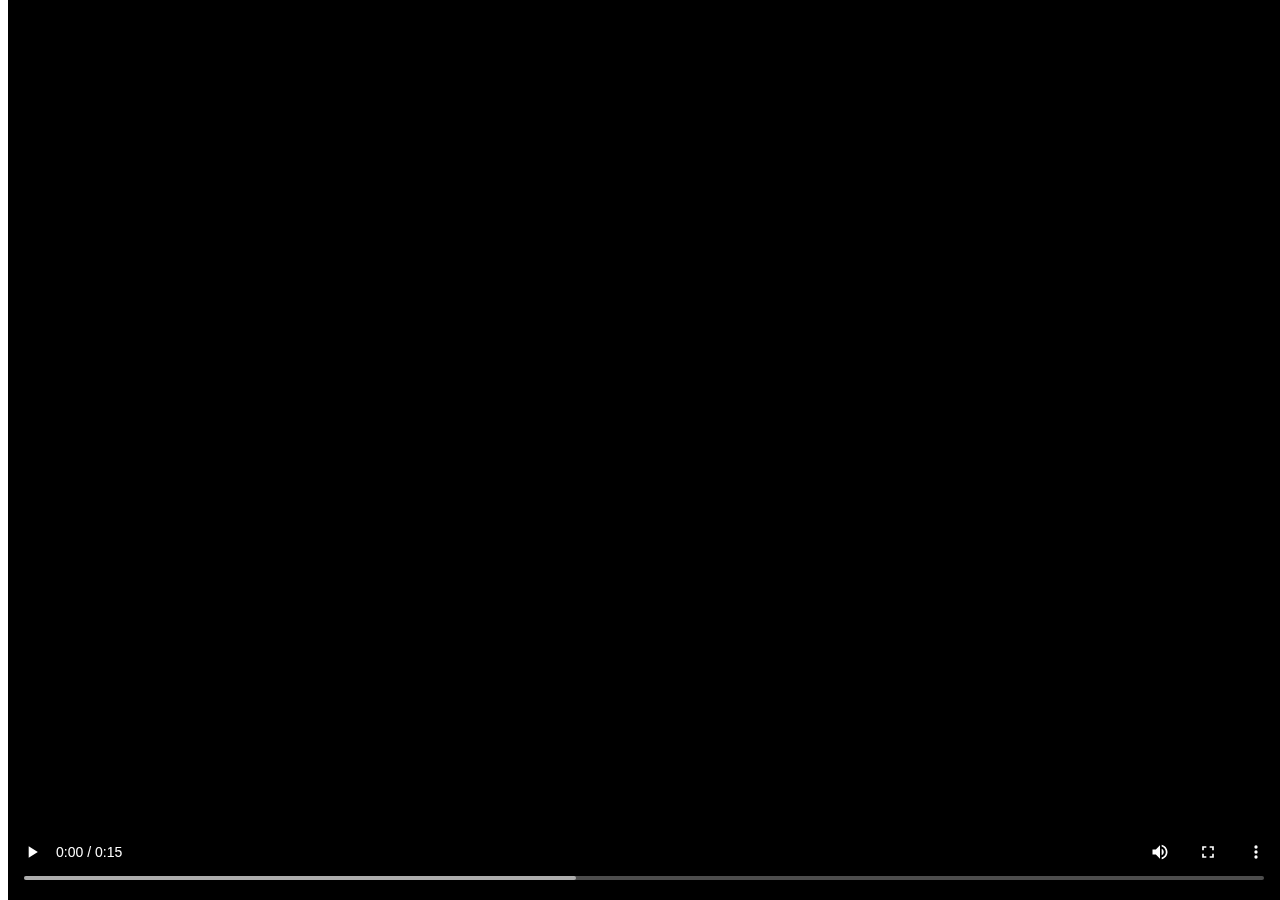
==== commit 6a627f35: "testing" ====
--- a/index.html
+++ b/index.html
@@ -8,7 +8,7 @@
     <title>The TBethea Collective</title>
 </head>
 <body>
-    <video class="video-container" autoplay loop>
+    <video class="video-container" controls autoplay loop>
         <source src="The_T_Bethea_Collective_Coming_Soon.mp4" type="video/mp4">
     </video>
 </body>
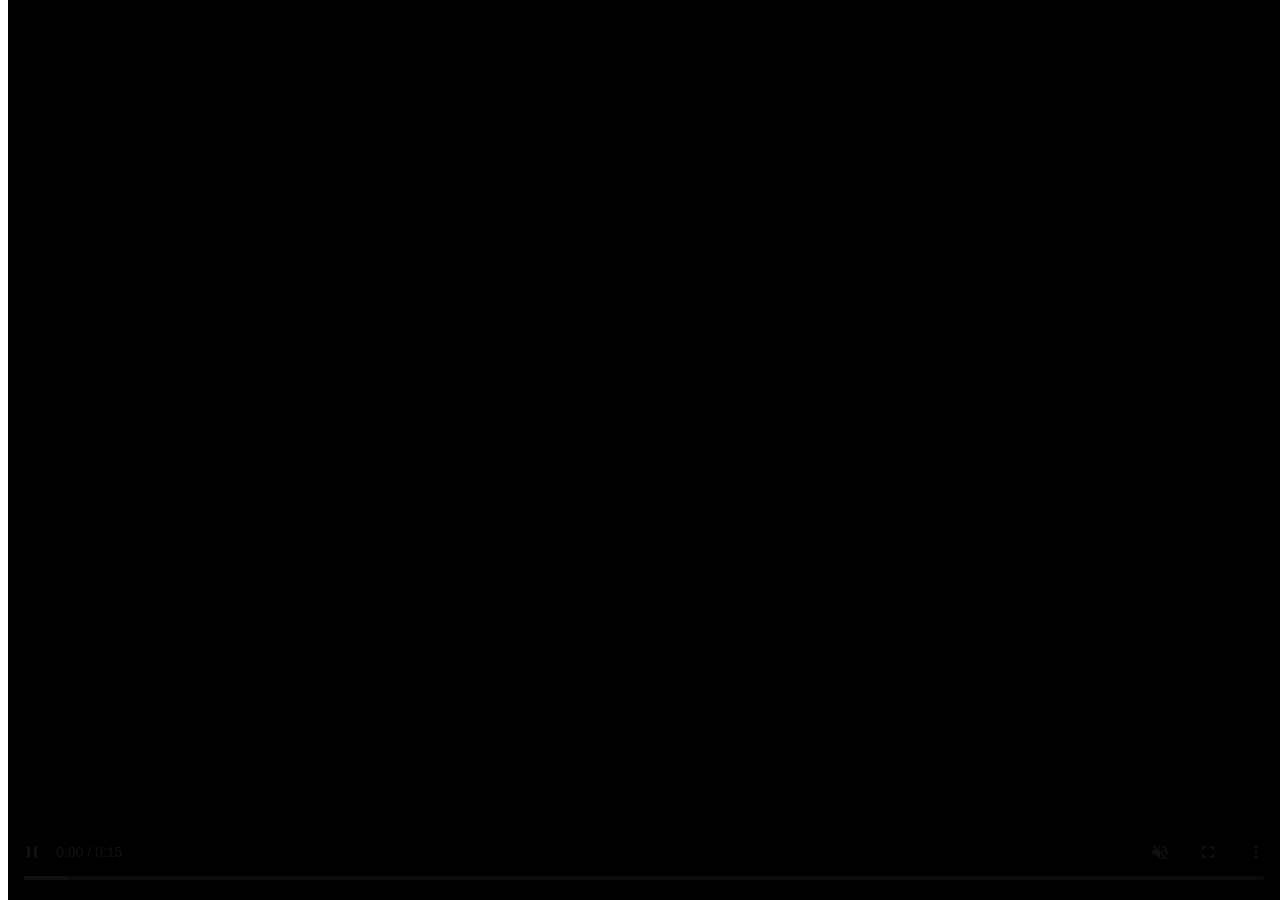
==== commit b53fd6ff: "autoplay without sound" ====
--- a/index.html
+++ b/index.html
@@ -8,7 +8,7 @@
     <title>The TBethea Collective</title>
 </head>
 <body>
-    <video class="video-container" controls autoplay loop>
+    <video class="video-container" controls autoplay loop muted>
         <source src="The_T_Bethea_Collective_Coming_Soon.mp4" type="video/mp4">
     </video>
 </body>
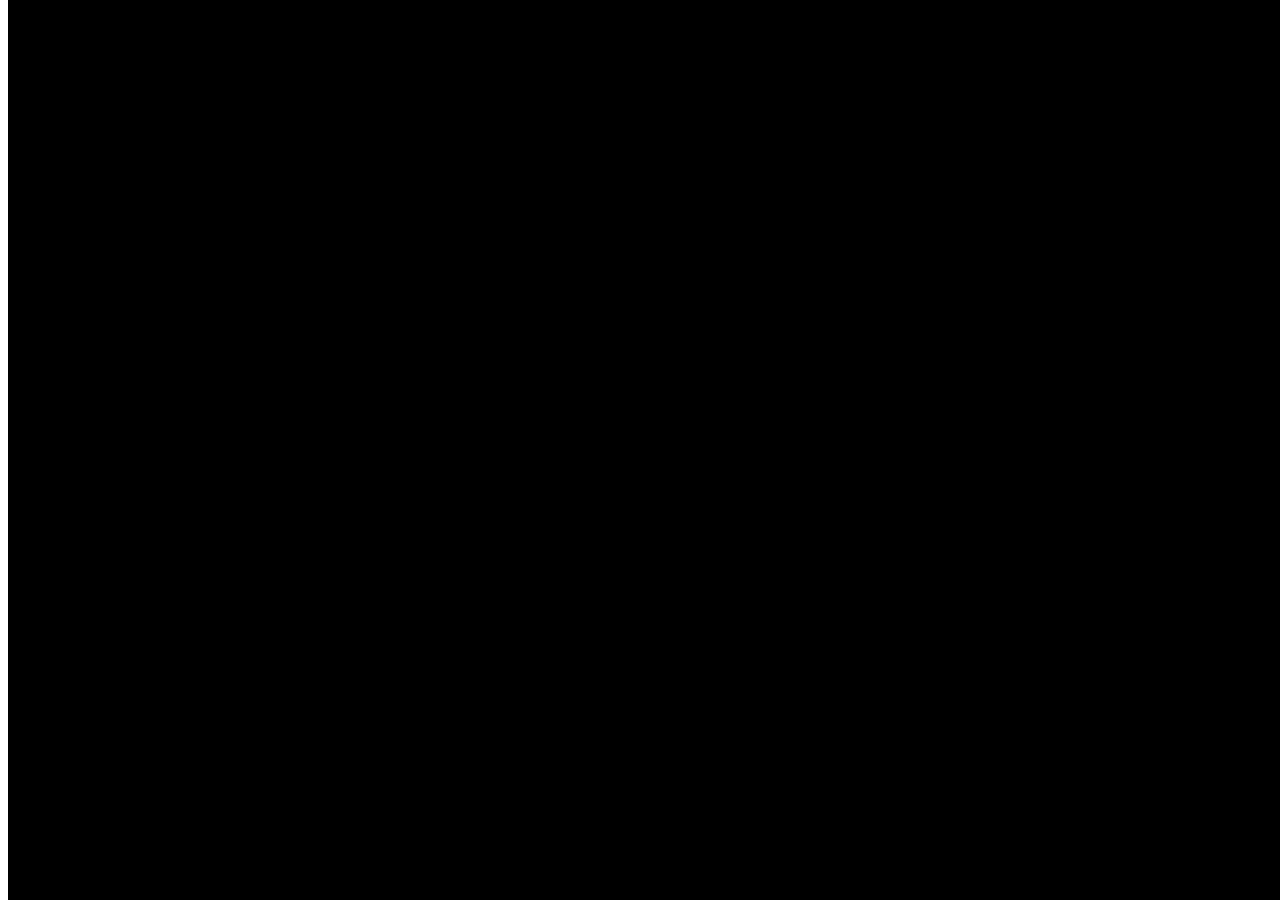
==== commit 74862a2b: "muted the video for automatic play" ====
--- a/index.html
+++ b/index.html
@@ -8,7 +8,7 @@
     <title>The TBethea Collective</title>
 </head>
 <body>
-    <video class="video-container" controls autoplay loop muted>
+    <video class="video-container" autoplay loop muted>
         <source src="The_T_Bethea_Collective_Coming_Soon.mp4" type="video/mp4">
     </video>
 </body>
